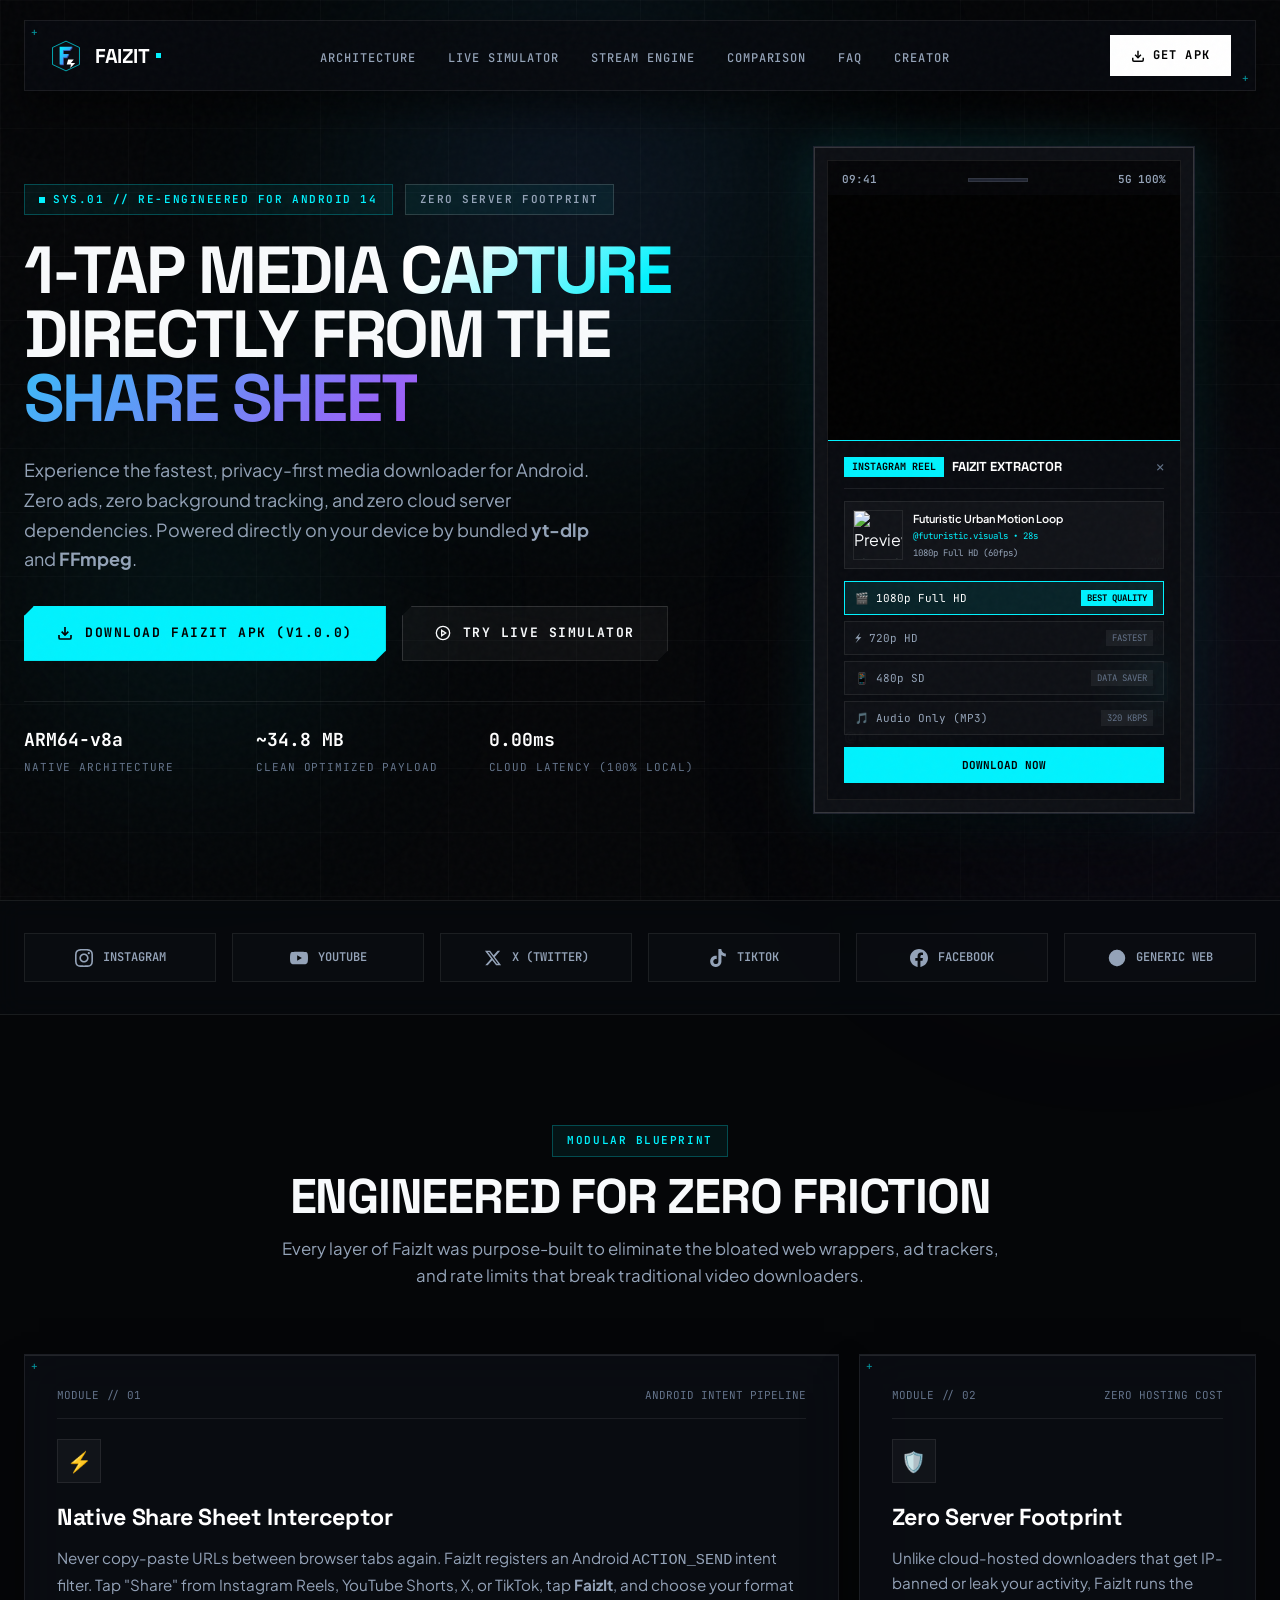
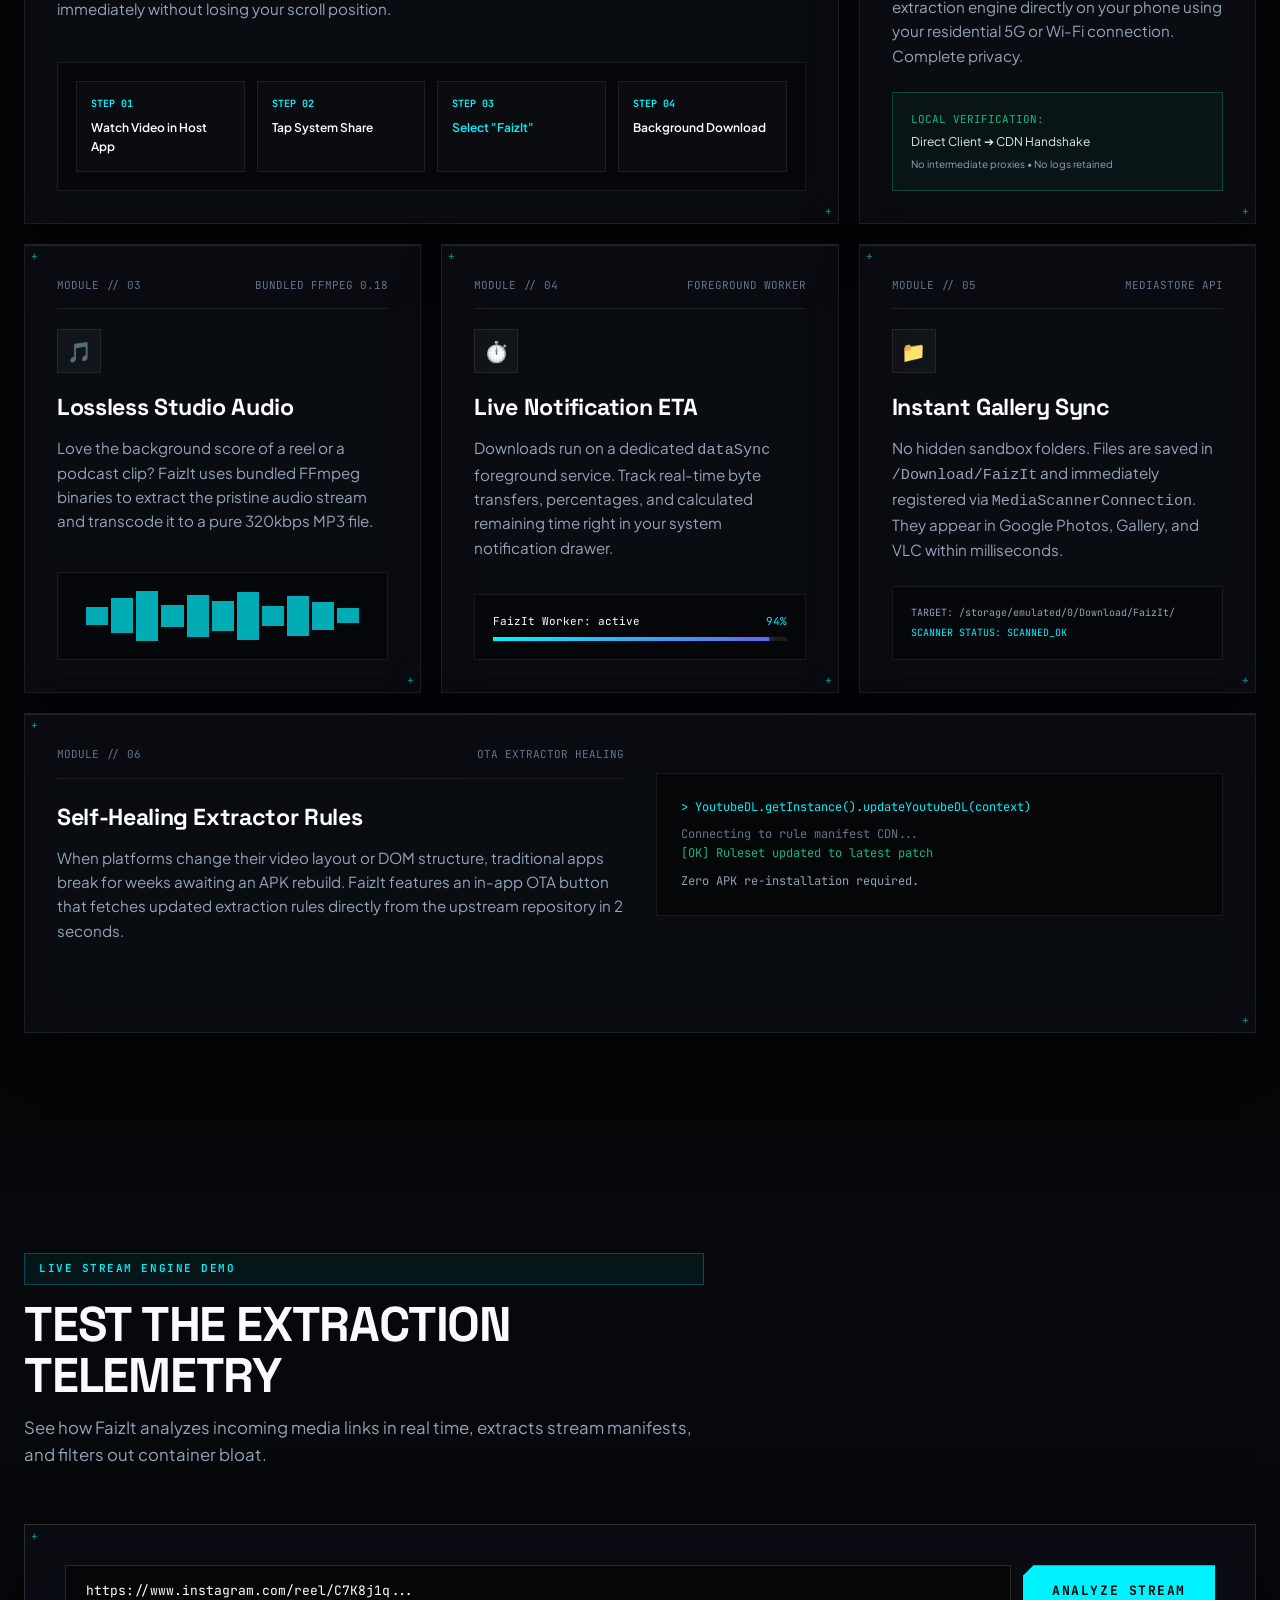
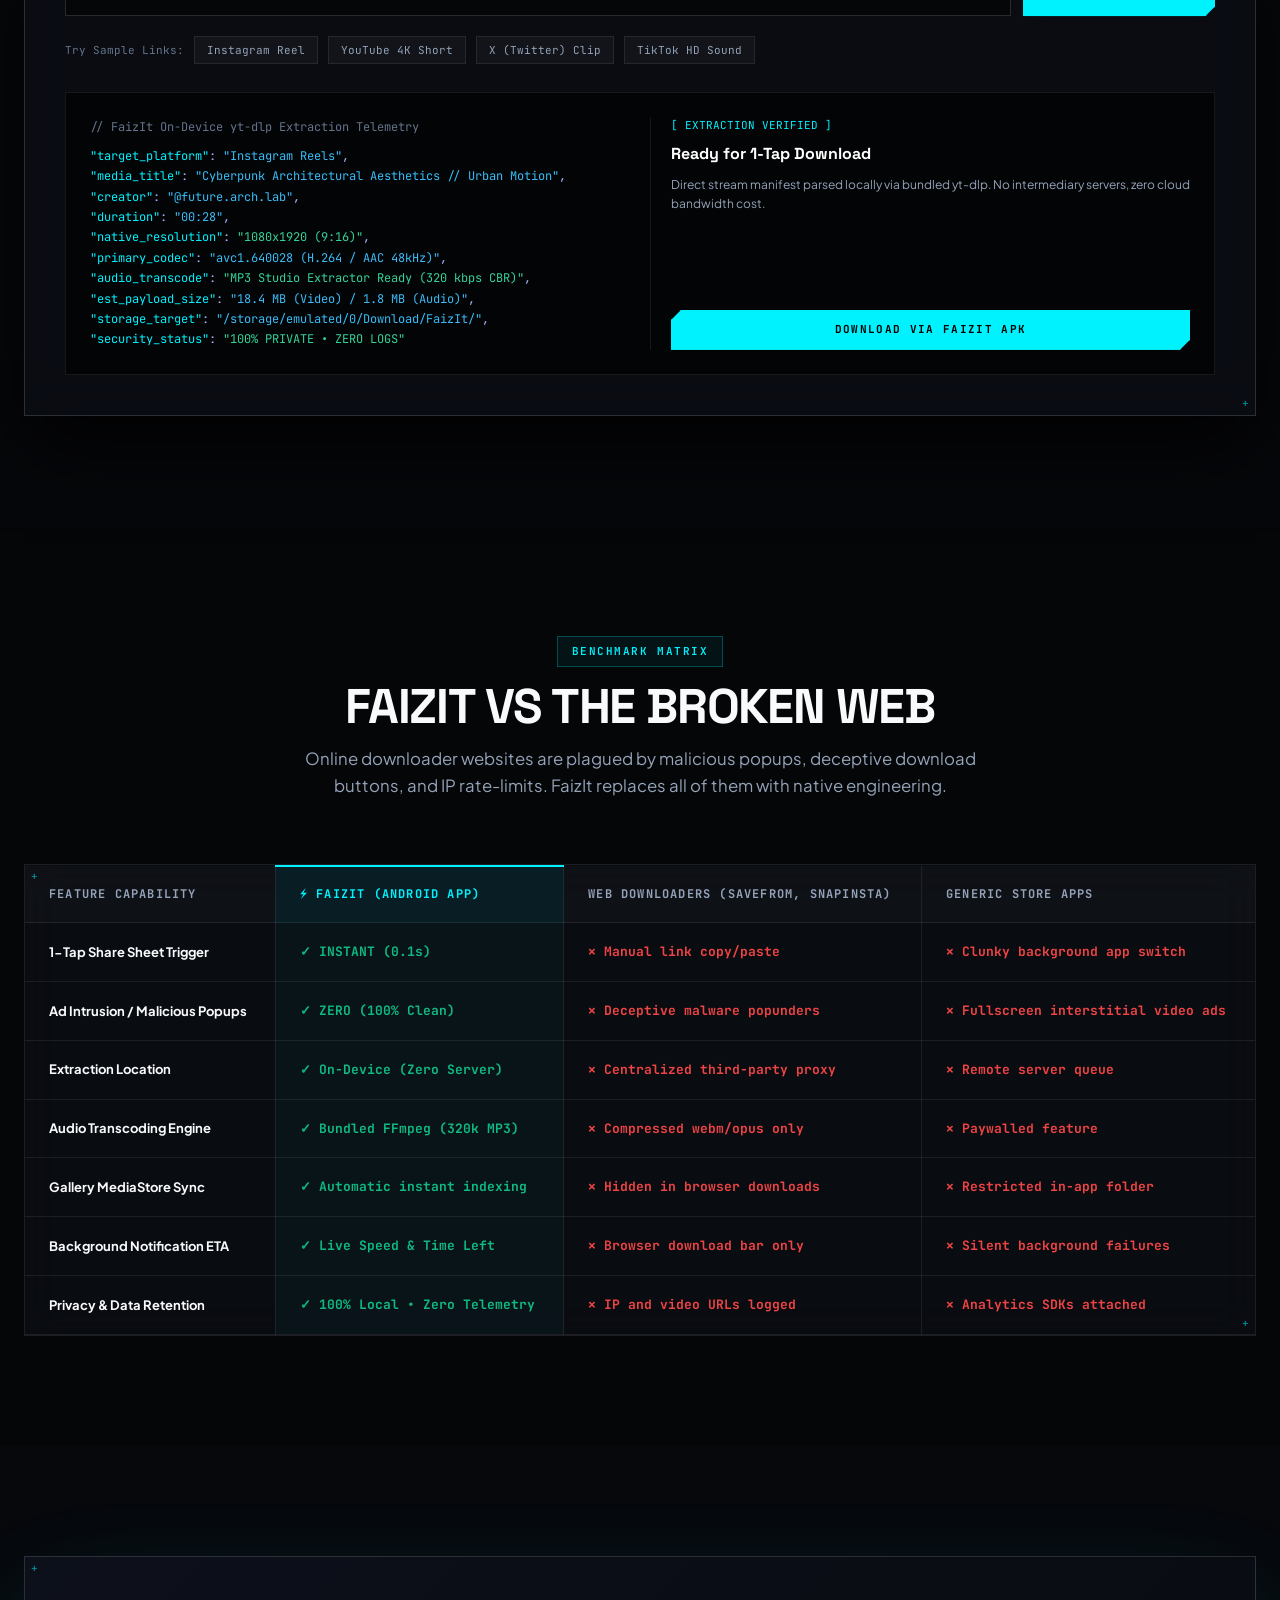
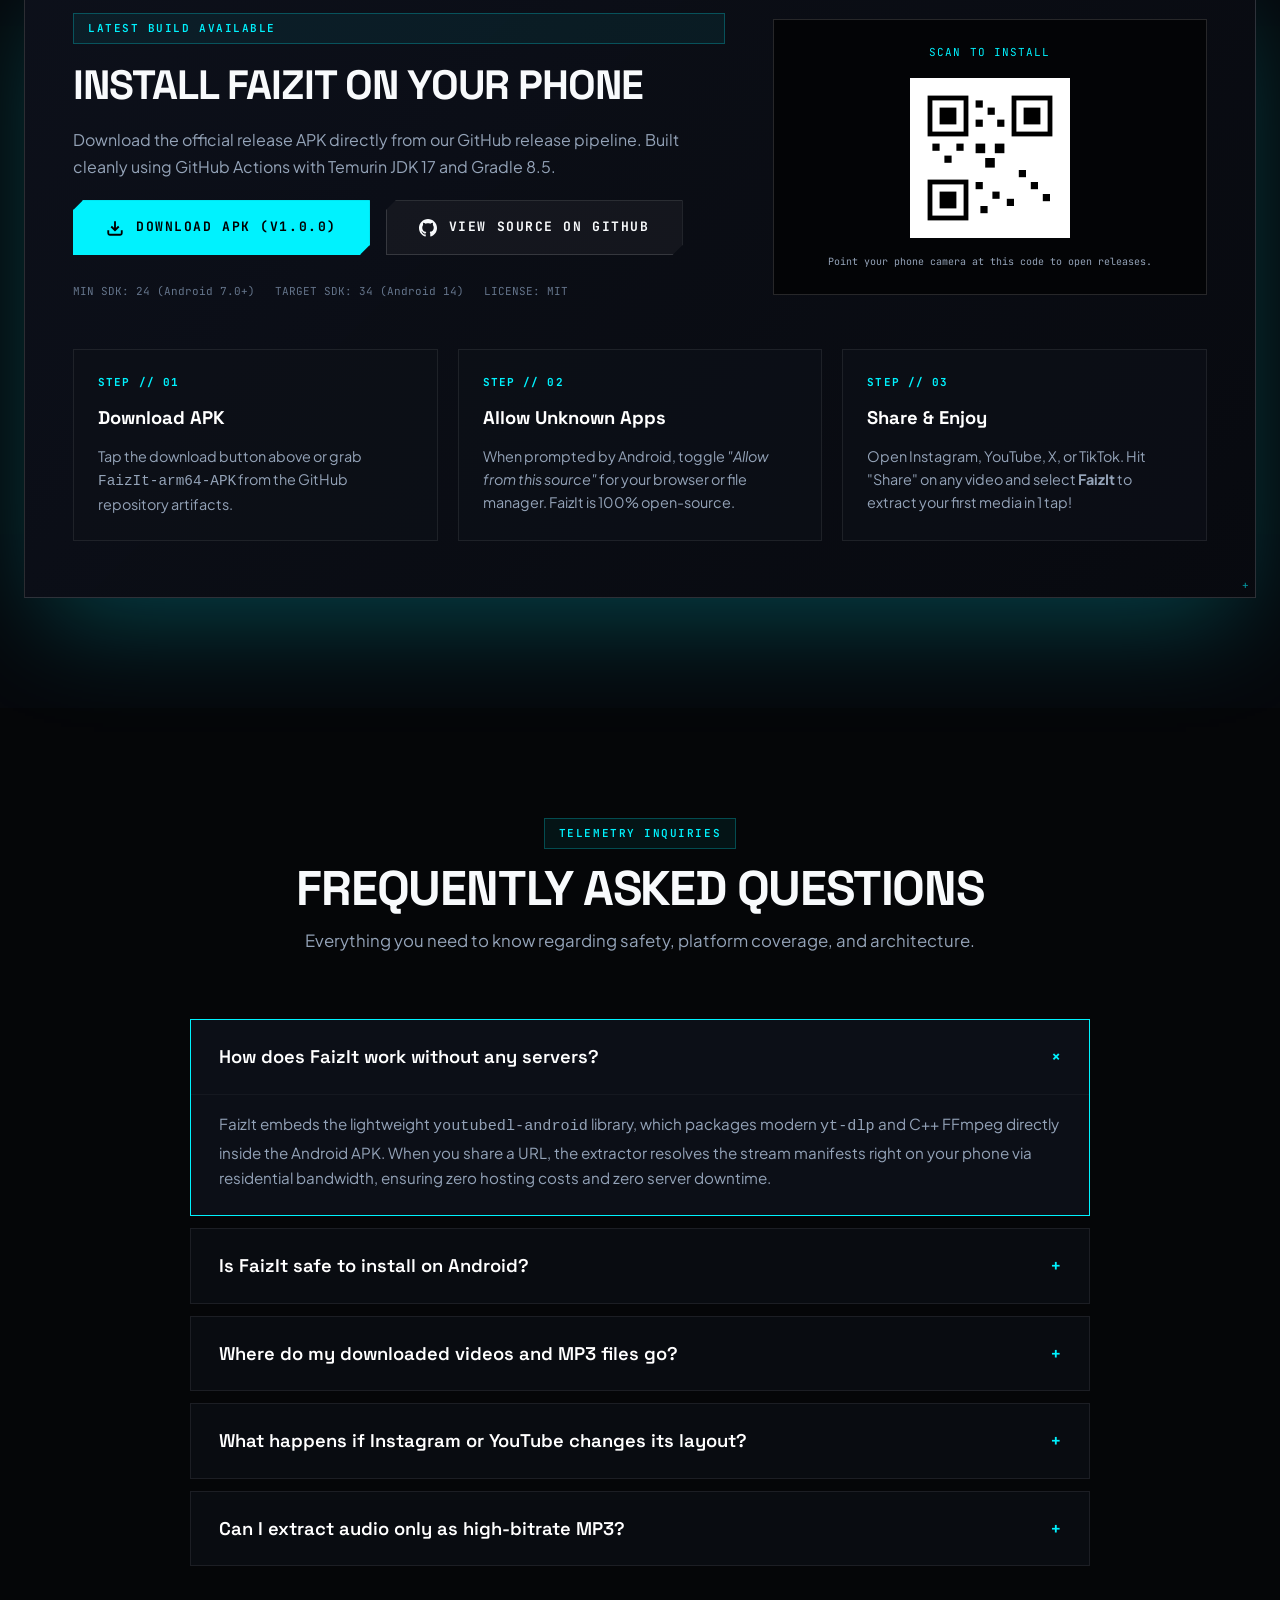
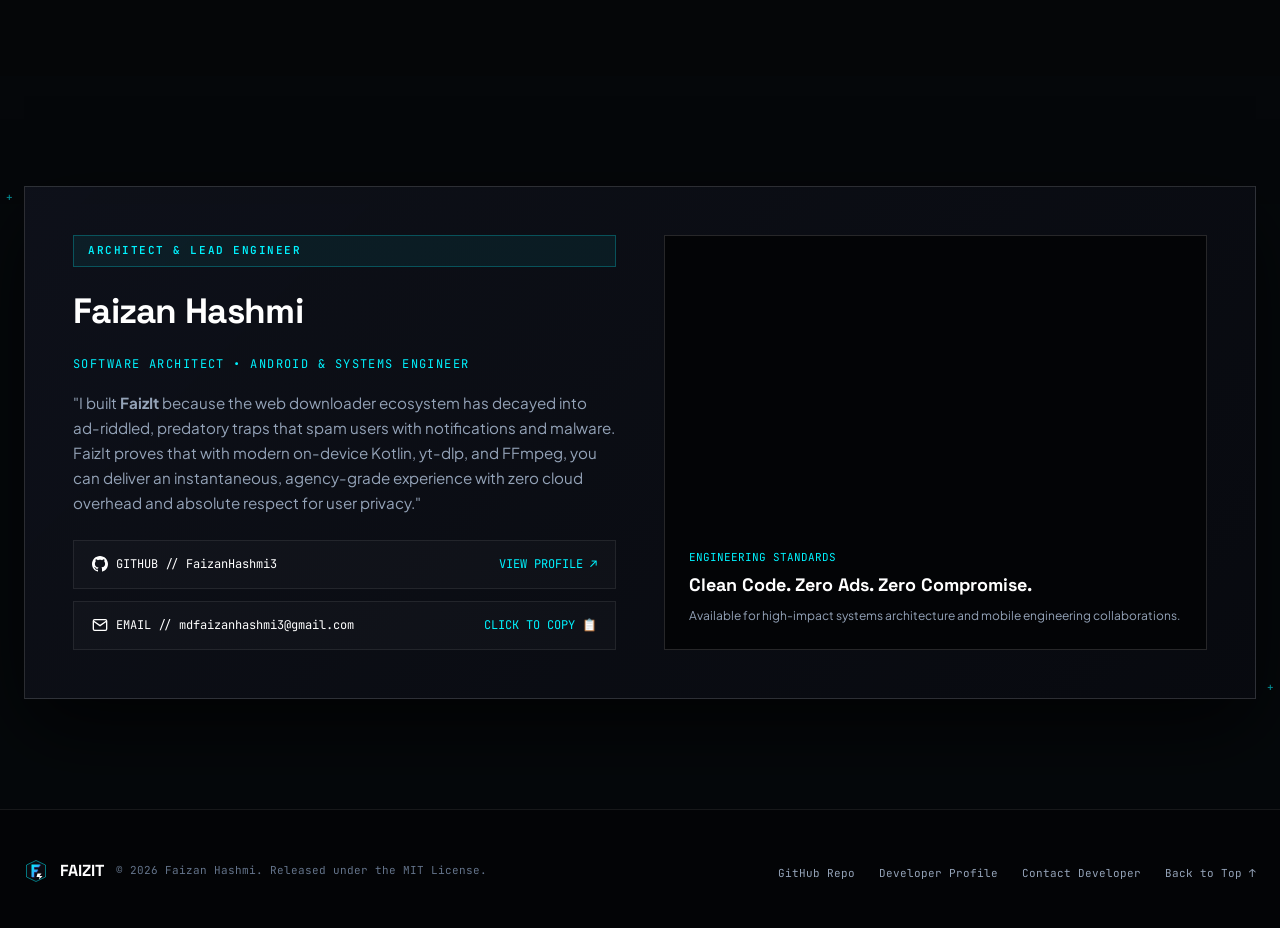
==== docs/index.html @ c13c655e "feat: rebrand to FaizIt, update vector logo, and build Awwwards-tier dark glassmorphism marketing we" ====
<!DOCTYPE html>
<html lang="en">
<head>
  <meta charset="UTF-8">
  <meta name="viewport" content="width=device-width, initial-scale=1.0">
  <title>FaizIt — Ultra-Fast 1-Tap Media Extractor & Downloader for Android</title>
  
  <!-- SEO & OpenGraph Metadata -->
  <meta name="description" content="FaizIt is a high-performance, privacy-first Android application that enables instant, 1-tap video and audio extraction from Instagram Reels, YouTube, X (Twitter), TikTok, and Facebook directly via Android's native Share Sheet. Architected by Faizan Hashmi.">
  <meta name="keywords" content="FaizIt, Video Downloader, Android APK, Instagram Reels Downloader, YouTube Shorts Downloader, yt-dlp Android, Faizan Hashmi">
  <meta name="author" content="Faizan Hashmi">
  <meta property="og:title" content="FaizIt — 1-Tap Media Extractor for Android">
  <meta property="og:description" content="Instant 1-tap media downloader with zero server latency, on-device yt-dlp + FFmpeg engine, and native Share Sheet overlay.">
  <meta property="og:type" content="website">
  <meta property="og:image" content="https://images.unsplash.com/photo-1618005182384-a83a8bd57fbe?auto=format&fit=crop&w=1200&q=80">
  
  <!-- Favicon matching the brand logo -->
  <link rel="icon" type="image/svg+xml" href="favicon.svg">
  
  <!-- Stylesheets -->
  <link rel="stylesheet" href="style.css">
</head>
<body>

  <!-- Film Grain Overlay for physical tactile texture -->
  <div class="noise-overlay" aria-hidden="true"></div>

  <!-- Cyber Grid Blueprint -->
  <div class="bg-blueprint" aria-hidden="true"></div>

  <!-- Ambient Light Orbs for Glassmorphism Depth -->
  <div class="ambient-glow-1" aria-hidden="true"></div>
  <div class="ambient-glow-2" aria-hidden="true"></div>
  <div class="ambient-glow-3" aria-hidden="true"></div>

  <!-- ==========================================================================
       NAVIGATION BAR (SHARP FLOATING OBSIDIAN BEZEL)
       ========================================================================== -->
  <header class="nav-wrapper">
    <div class="container">
      <nav class="nav-inner glass-panel crosshair-corner">
        <a href="#hero" class="brand-link" aria-label="FaizIt Home">
          <img src="favicon.svg" alt="FaizIt Logo" class="brand-logo-img">
          <span class="brand-title">FAIZIT<span class="brand-dot"></span></span>
        </a>

        <ul class="nav-links">
          <li><a href="#features">Architecture</a></li>
          <li><a href="#simulator">Live Simulator</a></li>
          <li><a href="#sandbox">Stream Engine</a></li>
          <li><a href="#matrix">Comparison</a></li>
          <li><a href="#faq">FAQ</a></li>
          <li><a href="#creator">Creator</a></li>
        </ul>

        <div class="nav-actions">
          <a href="#download" class="btn-nav-download">
            <svg width="14" height="14" viewBox="0 0 24 24" fill="none" stroke="currentColor" stroke-width="2.5"><path d="M21 15v4a2 2 0 0 1-2 2H5a2 2 0 0 1-2-2v-4"/><polyline points="7 10 12 15 17 10"/><line x1="12" y1="15" x2="12" y2="3"/></svg>
            GET APK
          </a>
          <button class="mobile-menu-toggle" aria-expanded="false" aria-label="Toggle navigation">
            ☰ MENU
          </button>
        </div>
      </nav>
    </div>
  </header>

  <!-- ==========================================================================
       HERO SECTION: 1-TAP MEDIA EXTRACTOR
       ========================================================================== -->
  <section id="hero" class="hero-section">
    <div class="container">
      <div class="hero-grid">
        
        <!-- Left: Textual Telemetry & Core Proposition -->
        <div class="hero-content">
          <div class="hero-eyebrow-row">
            <span class="badge-telemetry">
              <span class="pulse-dot"></span>
              SYS.01 // RE-ENGINEERED FOR ANDROID 14
            </span>
            <span class="badge-telemetry" style="border-color: rgba(255,255,255,0.15); color: var(--text-secondary);">
              ZERO SERVER FOOTPRINT
            </span>
          </div>

          <h1 class="hero-title">
            1-Tap Media <span class="gradient-text-cyan">Capture</span> Directly from the <span class="gradient-text-purple">Share Sheet</span>
          </h1>

          <p class="hero-description">
            Experience the fastest, privacy-first media downloader for Android. Zero ads, zero background tracking, and zero cloud server dependencies. Powered directly on your device by bundled <strong>yt-dlp</strong> and <strong>FFmpeg</strong>.
          </p>

          <div class="hero-cta-group">
            <a href="#download" class="btn-chamfer">
              <svg width="16" height="16" viewBox="0 0 24 24" fill="none" stroke="currentColor" stroke-width="2.5"><path d="M21 15v4a2 2 0 0 1-2 2H5a2 2 0 0 1-2-2v-4"/><polyline points="7 10 12 15 17 10"/><line x1="12" y1="15" x2="12" y2="3"/></svg>
              DOWNLOAD FAIZIT APK (v1.0.0)
            </a>
            <a href="#simulator" class="btn-chamfer btn-chamfer-secondary">
              <svg width="16" height="16" viewBox="0 0 24 24" fill="none" stroke="currentColor" stroke-width="2"><circle cx="12" cy="12" r="10"/><polygon points="10 8 16 12 10 16 10 8"/></svg>
              TRY LIVE SIMULATOR
            </a>
          </div>

          <!-- Technical Specs Strip -->
          <div class="hero-specs-row">
            <div class="spec-item">
              <span class="spec-val">ARM64-v8a</span>
              <span class="spec-lbl">Native Architecture</span>
            </div>
            <div class="spec-item">
              <span class="spec-val">~34.8 MB</span>
              <span class="spec-lbl">Clean Optimized Payload</span>
            </div>
            <div class="spec-item">
              <span class="spec-val">0.00ms</span>
              <span class="spec-lbl">Cloud Latency (100% Local)</span>
            </div>
          </div>
        </div>

        <!-- Right: Interactive Smartphone Chassis Mockup -->
        <div class="phone-mockup-wrapper" id="simulator">
          <div class="phone-outer-chassis">
            <div class="phone-screen">
              
              <!-- System Status Bar -->
              <div class="phone-status-bar">
                <span>09:41</span>
                <div class="phone-camera-hole"></div>
                <div style="display: flex; gap: 6px; align-items: center;">
                  <span>5G</span>
                  <span>100%</span>
                </div>
              </div>

              <!-- Host App View (Simulated Instagram / Video Stream) -->
              <div class="phone-host-app">
                <div class="host-app-overlay"></div>

                <!-- Host App Right-Hand Floating Actions -->
                <div class="host-side-actions">
                  <div class="host-action-btn">
                    <div class="host-icon-circle">❤️</div>
                    <span>142K</span>
                  </div>
                  <div class="host-action-btn">
                    <div class="host-icon-circle">💬</div>
                    <span>1.8K</span>
                  </div>
                  <!-- The Trigger for FaizIt -->
                  <button class="host-action-btn share-active" id="simShareTrigger" title="Click to simulate Share to FaizIt">
                    <div class="host-icon-circle">
                      <svg width="18" height="18" viewBox="0 0 24 24" fill="none" stroke="currentColor" stroke-width="2.5"><circle cx="18" cy="5" r="3"/><circle cx="6" cy="12" r="3"/><circle cx="18" cy="19" r="3"/><line x1="8.59" y1="13.51" x2="15.42" y2="17.49"/><line x1="15.41" y1="6.51" x2="8.59" y2="10.49"/></svg>
                    </div>
                    <span style="color: var(--accent-cyan); font-weight: 700;">SHARE</span>
                  </button>
                </div>

                <!-- Bottom User Attribution -->
                <div class="host-caption">
                  <div class="host-user">
                    <span>@futuristic.visuals</span>
                    <span style="font-size: 10px; color: var(--accent-cyan);">• Follow</span>
                  </div>
                  <p class="host-desc">Supersonic neon flow in high density. Tap the glowing Share button to extract! ⚡</p>
                </div>

                <!-- FaizIt Transparent Bottom Sheet Overlay (Interactive) -->
                <div class="sim-sheet-container" id="simBottomSheet">
                  <div class="sim-sheet-header">
                    <div style="display: flex; align-items: center; gap: 8px;">
                      <span class="sim-sheet-badge">INSTAGRAM REEL</span>
                      <span class="sim-sheet-title">FAIZIT EXTRACTOR</span>
                    </div>
                    <button id="simSheetClose" style="background: none; border: none; color: #64748B; font-family: var(--font-mono); font-size: 14px; cursor: pointer;">✕</button>
                  </div>

                  <!-- Video Preview Card -->
                  <div class="sim-meta-card">
                    <img src="https://images.unsplash.com/photo-1618005182384-a83a8bd57fbe?auto=format&fit=crop&w=120&q=80" alt="Preview Thumbnail" class="sim-meta-thumb">
                    <div class="sim-meta-info">
                      <span class="sim-meta-title" id="simMetaTitle">Futuristic Urban Motion Loop</span>
                      <span class="sim-meta-channel">@futuristic.visuals • 28s</span>
                      <span style="font-family: var(--font-mono); font-size: 9px; color: #94A3B8;" id="simMetaFormat">1080p Full HD (60fps)</span>
                    </div>
                  </div>

                  <!-- Sharp Format Selector List -->
                  <div class="sim-formats-list">
                    <button class="sim-format-btn active" data-format="1080p">
                      <span>🎬 1080p Full HD</span>
                      <span class="format-tag">BEST QUALITY</span>
                    </button>
                    <button class="sim-format-btn" data-format="720p">
                      <span>⚡ 720p HD</span>
                      <span class="format-tag">FASTEST</span>
                    </button>
                    <button class="sim-format-btn" data-format="480p">
                      <span>📱 480p SD</span>
                      <span class="format-tag">DATA SAVER</span>
                    </button>
                    <button class="sim-format-btn" data-format="audio">
                      <span>🎵 Audio Only (MP3)</span>
                      <span class="format-tag">320 KBPS</span>
                    </button>
                  </div>

                  <!-- Download Progress Bar Box -->
                  <div class="sim-progress-box" id="simProgressBox" style="display: none;">
                    <div class="sim-progress-stats">
                      <span id="simProgressPercent">0%</span>
                      <span id="simProgressSpeed">18.4 MB/s • ETA: 2s</span>
                    </div>
                    <div class="sim-progress-track">
                      <div class="sim-progress-fill" id="simProgressFill"></div>
                    </div>
                  </div>

                  <!-- Action Trigger -->
                  <button class="sim-action-btn" id="simDownloadAction">DOWNLOAD NOW</button>
                </div>

              </div>

            </div>
          </div>
        </div>

      </div>
    </div>
  </section>

  <!-- ==========================================================================
       SUPPORTED PLATFORMS MARQUEE (NO APPS RESTRICTED)
       ========================================================================== -->
  <section class="platforms-strip">
    <div class="container">
      <div class="platform-grid">
        <div class="platform-card">
          <svg viewBox="0 0 24 24"><path d="M12 2.163c3.204 0 3.584.012 4.85.07 3.252.148 4.771 1.691 4.919 4.919.058 1.265.069 1.645.069 4.849 0 3.205-.012 3.584-.069 4.849-.149 3.225-1.664 4.771-4.919 4.919-1.266.058-1.644.07-4.85.07-3.204 0-3.584-.012-4.849-.07-3.26-.149-4.771-1.699-4.919-4.92-.058-1.265-.07-1.644-.07-4.849 0-3.204.013-3.583.07-4.849.149-3.227 1.664-4.771 4.919-4.919 1.266-.057 1.645-.069 4.849-.069zm0-2.163c-3.259 0-3.667.014-4.947.072-4.358.2-6.78 2.618-6.98 6.98-.059 1.281-.073 1.689-.073 4.948 0 3.259.014 3.668.072 4.948.2 4.358 2.618 6.78 6.98 6.98 1.281.058 1.689.072 4.948.072 3.259 0 3.668-.014 4.948-.072 4.354-.2 6.782-2.618 6.979-6.98.059-1.28.073-1.689.073-4.948 0-3.259-.014-3.667-.072-4.947-.196-4.354-2.617-6.78-6.979-6.98-1.281-.059-1.69-.073-4.949-.073zm0 5.838c-3.403 0-6.162 2.759-6.162 6.162s2.759 6.163 6.162 6.163 6.162-2.759 6.162-6.163c0-3.403-2.759-6.162-6.162-6.162zm0 10.162c-2.209 0-4-1.79-4-4 0-2.209 1.791-4 4-4s4 1.791 4 4c0 2.21-1.791 4-4 4zm6.406-11.845c-.796 0-1.441.645-1.441 1.44s.645 1.44 1.441 1.44c.795 0 1.439-.645 1.439-1.44s-.644-1.44-1.439-1.44z"/></svg>
          <span>INSTAGRAM</span>
        </div>
        <div class="platform-card">
          <svg viewBox="0 0 24 24"><path d="M23.498 6.186a3.016 3.016 0 0 0-2.122-2.136C19.505 3.545 12 3.545 12 3.545s-7.505 0-9.377.505A3.017 3.017 0 0 0 .502 6.186C0 8.07 0 12 0 12s0 3.93.502 5.814a3.016 3.016 0 0 0 2.122 2.136c1.871.505 9.376.505 9.376.505s7.505 0 9.377-.505a3.015 3.015 0 0 0 2.122-2.136C24 15.93 24 12 24 12s0-3.93-.502-5.814zM9.545 15.568V8.432L15.818 12l-6.273 3.568z"/></svg>
          <span>YOUTUBE</span>
        </div>
        <div class="platform-card">
          <svg viewBox="0 0 24 24"><path d="M18.244 2.25h3.308l-7.227 8.26 8.502 11.24H16.17l-5.214-6.817L4.99 21.75H1.68l7.73-8.835L1.254 2.25H8.08l4.713 6.231zm-1.161 17.52h1.833L7.084 4.126H5.117z"/></svg>
          <span>X (TWITTER)</span>
        </div>
        <div class="platform-card">
          <svg viewBox="0 0 24 24"><path d="M12.525.02c1.31-.02 2.61-.01 3.91-.02.08 1.53.63 3.09 1.75 4.17 1.12 1.11 2.7 1.62 4.24 1.79v4.03c-1.44-.05-2.89-.35-4.2-.97-.57-.26-1.1-.59-1.62-.93-.01 2.92.01 5.84-.02 8.75-.08 1.4-.54 2.79-1.35 3.94-1.31 1.92-3.58 3.17-5.91 3.21-1.43.08-2.86-.31-4.08-1.03-2.02-1.19-3.44-3.37-3.65-5.71-.02-.5-.03-1-.01-1.49.18-1.9 1.12-3.72 2.58-4.96 1.66-1.44 3.98-2.13 6.15-1.72.02 1.48-.04 2.96-.04 4.44-.99-.32-2.15-.23-3.02.37-.63.41-1.11 1.04-1.36 1.75-.21.51-.24 1.07-.14 1.61.24 1.64 1.82 3.02 3.5 2.87 1.12-.01 2.19-.66 2.77-1.61.19-.33.4-.67.41-1.06.1-1.79.06-3.57.07-5.36.01-4.03-.01-8.05.02-12.07z"/></svg>
          <span>TIKTOK</span>
        </div>
        <div class="platform-card">
          <svg viewBox="0 0 24 24"><path d="M24 12.073c0-6.627-5.373-12-12-12s-12 5.373-12 12c0 5.99 4.388 10.954 10.125 11.854v-8.385H7.078v-3.47h3.047V9.43c0-3.007 1.792-4.669 4.533-4.669 1.312 0 2.686.235 2.686.235v2.953H15.83c-1.491 0-1.956.925-1.956 1.874v2.25h3.328l-.532 3.47h-2.796v8.385C19.612 23.027 24 18.062 24 12.073z"/></svg>
          <span>FACEBOOK</span>
        </div>
        <div class="platform-card">
          <svg viewBox="0 0 24 24" fill="none" stroke="currentColor" stroke-width="2"><circle cx="12" cy="12" r="10"/><line x1="2" y1="12" x2="22" y2="12"/><path d="M12 2a15.3 15.3 0 0 1 4 10 15.3 15.3 0 0 1-4 10 15.3 15.3 0 0 1-4-10 15.3 15.3 0 0 1 4-10z"/></svg>
          <span>GENERIC WEB</span>
        </div>
      </div>
    </div>
  </section>

  <!-- ==========================================================================
       ARCHITECTURAL PILLARS (BENTO GRID - STRICT NULL-RADIUS)
       ========================================================================== -->
  <section id="features" class="section-block">
    <div class="container">
      <div class="section-header-centered">
        <span class="badge-telemetry">MODULAR BLUEPRINT</span>
        <h2 class="section-title">Engineered For Zero Friction</h2>
        <p class="section-subtitle">
          Every layer of FaizIt was purpose-built to eliminate the bloated web wrappers, ad trackers, and rate limits that break traditional video downloaders.
        </p>
      </div>

      <div class="bento-features-grid">
        
        <!-- Pillar 1: Native Share Sheet Interceptor (Span 8) -->
        <div class="bento-card bento-span-8 glass-panel crosshair-corner">
          <div>
            <div class="card-top-meta">
              <span>MODULE // 01</span>
              <span>ANDROID INTENT PIPELINE</span>
            </div>
            <div class="card-icon-box">⚡</div>
            <h3 class="card-headline">Native Share Sheet Interceptor</h3>
            <p class="card-copy">
              Never copy-paste URLs between browser tabs again. FaizIt registers an Android <code>ACTION_SEND</code> intent filter. Tap "Share" from Instagram Reels, YouTube Shorts, X, or TikTok, tap <strong>FaizIt</strong>, and choose your format immediately without losing your scroll position.
            </p>
          </div>

          <div class="card-visual-slot">
            <div class="share-flow-pipeline">
              <div class="pipeline-step">
                <span class="pipeline-num">STEP 01</span>
                <span class="pipeline-text">Watch Video in Host App</span>
              </div>
              <div class="pipeline-step">
                <span class="pipeline-num">STEP 02</span>
                <span class="pipeline-text">Tap System Share</span>
              </div>
              <div class="pipeline-step">
                <span class="pipeline-num">STEP 03</span>
                <span class="pipeline-text" style="color: var(--accent-cyan);">Select "FaizIt"</span>
              </div>
              <div class="pipeline-step">
                <span class="pipeline-num">STEP 04</span>
                <span class="pipeline-text">Background Download</span>
              </div>
            </div>
          </div>
        </div>

        <!-- Pillar 2: 100% On-Device Extraction (Span 4) -->
        <div class="bento-card bento-span-4 glass-panel crosshair-corner">
          <div>
            <div class="card-top-meta">
              <span>MODULE // 02</span>
              <span>ZERO HOSTING COST</span>
            </div>
            <div class="card-icon-box">🛡️</div>
            <h3 class="card-headline">Zero Server Footprint</h3>
            <p class="card-copy">
              Unlike cloud-hosted downloaders that get IP-banned or leak your activity, FaizIt runs the extraction engine directly on your phone using your residential 5G or Wi-Fi connection. Complete privacy.
            </p>
          </div>

          <div class="card-visual-slot" style="background: rgba(16, 185, 129, 0.05); border-color: rgba(16, 185, 129, 0.3);">
            <div style="font-family: var(--font-mono); font-size: 11px; color: #10B981; margin-bottom: 4px;">LOCAL VERIFICATION:</div>
            <div style="font-size: 12px; color: #E2E8F0;">Direct Client ➔ CDN Handshake</div>
            <div style="font-size: 10px; color: #94A3B8; margin-top: 4px;">No intermediate proxies • No logs retained</div>
          </div>
        </div>

        <!-- Pillar 3: Studio MP3 Audio Extractor (Span 4) -->
        <div class="bento-card bento-span-4 glass-panel crosshair-corner">
          <div>
            <div class="card-top-meta">
              <span>MODULE // 03</span>
              <span>BUNDLED FFMPEG 0.18</span>
            </div>
            <div class="card-icon-box">🎵</div>
            <h3 class="card-headline">Lossless Studio Audio</h3>
            <p class="card-copy">
              Love the background score of a reel or a podcast clip? FaizIt uses bundled FFmpeg binaries to extract the pristine audio stream and transcode it to a pure 320kbps MP3 file.
            </p>
          </div>

          <div class="card-visual-slot">
            <div class="audio-waveform-visual" id="waveformViz">
              <div class="wave-bar" style="height: 35%;"></div>
              <div class="wave-bar" style="height: 70%;"></div>
              <div class="wave-bar" style="height: 100%;"></div>
              <div class="wave-bar" style="height: 45%;"></div>
              <div class="wave-bar" style="height: 85%;"></div>
              <div class="wave-bar" style="height: 60%;"></div>
              <div class="wave-bar" style="height: 95%;"></div>
              <div class="wave-bar" style="height: 40%;"></div>
              <div class="wave-bar" style="height: 80%;"></div>
              <div class="wave-bar" style="height: 55%;"></div>
              <div class="wave-bar" style="height: 30%;"></div>
            </div>
          </div>
        </div>

        <!-- Pillar 4: Android Foreground Service with Real-time ETA (Span 4) -->
        <div class="bento-card bento-span-4 glass-panel crosshair-corner">
          <div>
            <div class="card-top-meta">
              <span>MODULE // 04</span>
              <span>FOREGROUND WORKER</span>
            </div>
            <div class="card-icon-box">⏱️</div>
            <h3 class="card-headline">Live Notification ETA</h3>
            <p class="card-copy">
              Downloads run on a dedicated <code>dataSync</code> foreground service. Track real-time byte transfers, percentages, and calculated remaining time right in your system notification drawer.
            </p>
          </div>

          <div class="card-visual-slot">
            <div style="font-family: var(--font-mono); font-size: 11px; display: flex; justify-content: space-between; margin-bottom: 6px;">
              <span style="color: #FFFFFF;">FaizIt Worker: active</span>
              <span style="color: var(--accent-cyan);">94%</span>
            </div>
            <div class="sim-progress-track">
              <div class="sim-progress-fill" style="width: 94%;"></div>
            </div>
          </div>
        </div>

        <!-- Pillar 5: MediaScanner Auto-Indexing (Span 4) -->
        <div class="bento-card bento-span-4 glass-panel crosshair-corner">
          <div>
            <div class="card-top-meta">
              <span>MODULE // 05</span>
              <span>MEDIASTORE API</span>
            </div>
            <div class="card-icon-box">📁</div>
            <h3 class="card-headline">Instant Gallery Sync</h3>
            <p class="card-copy">
              No hidden sandbox folders. Files are saved in <code>/Download/FaizIt</code> and immediately registered via <code>MediaScannerConnection</code>. They appear in Google Photos, Gallery, and VLC within milliseconds.
            </p>
          </div>

          <div class="card-visual-slot" style="font-family: var(--font-mono); font-size: 10px; color: var(--text-secondary);">
            <div>TARGET: /storage/emulated/0/Download/FaizIt/</div>
            <div style="color: var(--accent-cyan); margin-top: 4px;">SCANNER STATUS: SCANNED_OK</div>
          </div>
        </div>

        <!-- Pillar 6: Over-The-Air Engine Self-Healing (Span 12) -->
        <div class="bento-card bento-span-12 glass-panel crosshair-corner">
          <div style="display: grid; grid-template-columns: 1fr 1fr; gap: 32px; align-items: center;">
            <div>
              <div class="card-top-meta">
                <span>MODULE // 06</span>
                <span>OTA EXTRACTOR HEALING</span>
              </div>
              <h3 class="card-headline">Self-Healing Extractor Rules</h3>
              <p class="card-copy">
                When platforms change their video layout or DOM structure, traditional apps break for weeks awaiting an APK rebuild. FaizIt features an in-app OTA button that fetches updated extraction rules directly from the upstream repository in 2 seconds.
              </p>
            </div>
            <div style="background: rgba(0,0,0,0.5); border: 1px solid var(--border-subtle); padding: 24px; font-family: var(--font-mono); font-size: 12px;">
              <div style="color: var(--accent-cyan); margin-bottom: 8px;">> YoutubeDL.getInstance().updateYoutubeDL(context)</div>
              <div style="color: #64748B;">Connecting to rule manifest CDN...</div>
              <div style="color: #10B981;">[OK] Ruleset updated to latest patch</div>
              <div style="color: #94A3B8; margin-top: 8px;">Zero APK re-installation required.</div>
            </div>
          </div>
        </div>

      </div>
    </div>
  </section>

  <!-- ==========================================================================
       INTERACTIVE STREAM EXTRACTION SANDBOX
       ========================================================================== -->
  <section id="sandbox" class="section-block" style="background: rgba(8, 10, 15, 0.4);">
    <div class="container">
      <div class="section-header-left">
        <span class="badge-telemetry">LIVE STREAM ENGINE DEMO</span>
        <h2 class="section-title">Test The Extraction Telemetry</h2>
        <p class="section-subtitle">
          See how FaizIt analyzes incoming media links in real time, extracts stream manifests, and filters out container bloat.
        </p>
      </div>

      <div class="sandbox-container crosshair-corner">
        <div class="sandbox-input-row">
          <input type="text" id="sandboxInput" class="sandbox-input" placeholder="Paste Instagram, YouTube, X, or TikTok video link..." value="https://www.instagram.com/reel/C7K8j1q...">
          <button id="sandboxTrigger" class="btn-chamfer" style="padding: 16px 28px;">ANALYZE STREAM</button>
        </div>

        <div class="sandbox-samples">
          <span style="font-family: var(--font-mono); font-size: 11px; color: var(--text-muted);">Try Sample Links:</span>
          <button class="sample-tag" data-type="instagram">Instagram Reel</button>
          <button class="sample-tag" data-type="youtube">YouTube 4K Short</button>
          <button class="sample-tag" data-type="twitter">X (Twitter) Clip</button>
          <button class="sample-tag" data-type="tiktok">TikTok HD Sound</button>
        </div>

        <div class="sandbox-telemetry-output" id="sandboxOutput">
          <!-- Dynamically populated by app.js -->
        </div>
      </div>
    </div>
  </section>

  <!-- ==========================================================================
       TECHNICAL COMPARISON MATRIX: FAIZIT VS THE REST
       ========================================================================== -->
  <section id="matrix" class="section-block">
    <div class="container">
      <div class="section-header-centered">
        <span class="badge-telemetry">BENCHMARK MATRIX</span>
        <h2 class="section-title">FaizIt vs The Broken Web</h2>
        <p class="section-subtitle">
          Online downloader websites are plagued by malicious popups, deceptive download buttons, and IP rate-limits. FaizIt replaces all of them with native engineering.
        </p>
      </div>

      <div class="comparison-table-wrapper crosshair-corner">
        <table class="matrix-table">
          <thead>
            <tr>
              <th>Feature Capability</th>
              <th class="highlight-col">⚡ FaizIt (Android App)</th>
              <th>Web Downloaders (SaveFrom, SnapInsta)</th>
              <th>Generic Store Apps</th>
            </tr>
          </thead>
          <tbody>
            <tr>
              <td><strong>1-Tap Share Sheet Trigger</strong></td>
              <td class="highlight-col"><span class="matrix-check">✓ INSTANT (0.1s)</span></td>
              <td><span class="matrix-cross">✕ Manual link copy/paste</span></td>
              <td><span class="matrix-cross">✕ Clunky background app switch</span></td>
            </tr>
            <tr>
              <td><strong>Ad Intrusion / Malicious Popups</strong></td>
              <td class="highlight-col"><span class="matrix-check">✓ ZERO (100% Clean)</span></td>
              <td><span class="matrix-cross">✕ Deceptive malware popunders</span></td>
              <td><span class="matrix-cross">✕ Fullscreen interstitial video ads</span></td>
            </tr>
            <tr>
              <td><strong>Extraction Location</strong></td>
              <td class="highlight-col"><span class="matrix-check">✓ On-Device (Zero Server)</span></td>
              <td><span class="matrix-cross">✕ Centralized third-party proxy</span></td>
              <td><span class="matrix-cross">✕ Remote server queue</span></td>
            </tr>
            <tr>
              <td><strong>Audio Transcoding Engine</strong></td>
              <td class="highlight-col"><span class="matrix-check">✓ Bundled FFmpeg (320k MP3)</span></td>
              <td><span class="matrix-cross">✕ Compressed webm/opus only</span></td>
              <td><span class="matrix-cross">✕ Paywalled feature</span></td>
            </tr>
            <tr>
              <td><strong>Gallery MediaStore Sync</strong></td>
              <td class="highlight-col"><span class="matrix-check">✓ Automatic instant indexing</span></td>
              <td><span class="matrix-cross">✕ Hidden in browser downloads</span></td>
              <td><span class="matrix-cross">✕ Restricted in-app folder</span></td>
            </tr>
            <tr>
              <td><strong>Background Notification ETA</strong></td>
              <td class="highlight-col"><span class="matrix-check">✓ Live Speed & Time Left</span></td>
              <td><span class="matrix-cross">✕ Browser download bar only</span></td>
              <td><span class="matrix-cross">✕ Silent background failures</span></td>
            </tr>
            <tr>
              <td><strong>Privacy & Data Retention</strong></td>
              <td class="highlight-col"><span class="matrix-check">✓ 100% Local • Zero Telemetry</span></td>
              <td><span class="matrix-cross">✕ IP and video URLs logged</span></td>
              <td><span class="matrix-cross">✕ Analytics SDKs attached</span></td>
            </tr>
          </tbody>
        </table>
      </div>
    </div>
  </section>

  <!-- ==========================================================================
       DOWNLOAD HUB & STEP-BY-STEP INSTALLATION
       ========================================================================== -->
  <section id="download" class="section-block" style="background: rgba(8, 10, 15, 0.7);">
    <div class="container">
      
      <div class="download-hub-card crosshair-corner">
        <div class="download-hub-grid">
          
          <div class="download-info-side">
            <span class="badge-telemetry">LATEST BUILD AVAILABLE</span>
            <h2 class="section-title" style="font-size: clamp(2rem, 3.2vw, 2.8rem);">Install FaizIt On Your Phone</h2>
            <p style="color: var(--text-secondary); line-height: 1.65;">
              Download the official release APK directly from our GitHub release pipeline. Built cleanly using GitHub Actions with Temurin JDK 17 and Gradle 8.5.
            </p>

            <div class="download-btn-group">
              <a href="https://github.com/FaizanHashmi3/FaizIt/releases" target="_blank" rel="noopener noreferrer" class="btn-chamfer">
                <svg width="18" height="18" viewBox="0 0 24 24" fill="none" stroke="currentColor" stroke-width="2.5"><path d="M21 15v4a2 2 0 0 1-2 2H5a2 2 0 0 1-2-2v-4"/><polyline points="7 10 12 15 17 10"/><line x1="12" y1="15" x2="12" y2="3"/></svg>
                DOWNLOAD APK (v1.0.0)
              </a>
              <a href="https://github.com/FaizanHashmi3/FaizIt" target="_blank" rel="noopener noreferrer" class="btn-chamfer btn-chamfer-secondary">
                <svg width="18" height="18" viewBox="0 0 24 24" fill="currentColor"><path d="M12 0c-6.626 0-12 5.373-12 12 0 5.302 3.438 9.8 8.207 11.387.599.111.793-.261.793-.577v-2.234c-3.338.726-4.033-1.416-4.033-1.416-.546-1.387-1.333-1.756-1.333-1.756-1.089-.745.083-.729.083-.729 1.205.084 1.839 1.237 1.839 1.237 1.07 1.834 2.807 1.304 3.492.997.107-.775.418-1.305.762-1.604-2.665-.305-5.467-1.334-5.467-5.931 0-1.311.469-2.381 1.236-3.221-.124-.303-.535-1.524.117-3.176 0 0 1.008-.322 3.301 1.23.957-.266 1.983-.399 3.003-.404 1.02.005 2.047.138 3.006.404 2.291-1.552 3.297-1.23 3.297-1.23.653 1.653.242 2.874.118 3.176.77.84 1.235 1.911 1.235 3.221 0 4.609-2.807 5.624-5.479 5.921.43.372.823 1.102.823 2.222v3.293c0 .319.192.694.801.576 4.765-1.589 8.199-6.086 8.199-11.386 0-6.627-5.373-12-12-12z"/></svg>
                VIEW SOURCE ON GITHUB
              </a>
            </div>

            <div style="display: flex; gap: 20px; font-family: var(--font-mono); font-size: 11px; color: var(--text-muted); margin-top: 8px;">
              <span>MIN SDK: 24 (Android 7.0+)</span>
              <span>TARGET SDK: 34 (Android 14)</span>
              <span>LICENSE: MIT</span>
            </div>
          </div>

          <!-- Quick QR Code for direct mobile scanning -->
          <div class="apk-qr-box">
            <div style="font-family: var(--font-mono); font-size: 11px; color: var(--accent-cyan); letter-spacing: 0.1em;">
              SCAN TO INSTALL
            </div>
            <div class="qr-placeholder">
              <!-- Geometric SVG QR Representation pointing to Repo -->
              <svg viewBox="0 0 120 120" fill="#050608">
                <!-- QR Position Detection Patterns -->
                <rect x="10" y="10" width="30" height="30" stroke="#000" stroke-width="4" fill="none"/>
                <rect x="18" y="18" width="14" height="14" fill="#000"/>
                
                <rect x="80" y="10" width="30" height="30" stroke="#000" stroke-width="4" fill="none"/>
                <rect x="88" y="18" width="14" height="14" fill="#000"/>
                
                <rect x="10" y="80" width="30" height="30" stroke="#000" stroke-width="4" fill="none"/>
                <rect x="18" y="88" width="14" height="14" fill="#000"/>
                
                <!-- Data cells -->
                <rect x="48" y="12" width="6" height="6" fill="#000"/>
                <rect x="58" y="18" width="6" height="6" fill="#000"/>
                <rect x="48" y="28" width="6" height="6" fill="#000"/>
                <rect x="66" y="28" width="6" height="6" fill="#000"/>
                
                <rect x="12" y="48" width="6" height="6" fill="#000"/>
                <rect x="22" y="58" width="6" height="6" fill="#000"/>
                <rect x="32" y="48" width="6" height="6" fill="#000"/>
                
                <rect x="48" y="48" width="8" height="8" fill="#000"/>
                <rect x="64" y="48" width="8" height="8" fill="#000"/>
                <rect x="56" y="60" width="8" height="8" fill="#000"/>
                
                <rect x="48" y="80" width="6" height="6" fill="#000"/>
                <rect x="62" y="88" width="6" height="6" fill="#000"/>
                <rect x="52" y="100" width="6" height="6" fill="#000"/>
                <rect x="74" y="94" width="6" height="6" fill="#000"/>
                <rect x="84" y="70" width="6" height="6" fill="#000"/>
                <rect x="94" y="80" width="6" height="6" fill="#000"/>
                <rect x="104" y="90" width="6" height="6" fill="#000"/>
              </svg>
            </div>
            <span style="font-family: var(--font-mono); font-size: 10px; color: var(--text-secondary);">
              Point your phone camera at this code to open releases.
            </span>
          </div>

        </div>

        <!-- 3-Step Sideloading Guide -->
        <div class="steps-grid">
          <div class="step-card">
            <span class="step-number">STEP // 01</span>
            <h4 class="step-title">Download APK</h4>
            <p class="step-desc">
              Tap the download button above or grab <code>FaizIt-arm64-APK</code> from the GitHub repository artifacts.
            </p>
          </div>
          <div class="step-card">
            <span class="step-number">STEP // 02</span>
            <h4 class="step-title">Allow Unknown Apps</h4>
            <p class="step-desc">
              When prompted by Android, toggle <em>"Allow from this source"</em> for your browser or file manager. FaizIt is 100% open-source.
            </p>
          </div>
          <div class="step-card">
            <span class="step-number">STEP // 03</span>
            <h4 class="step-title">Share & Enjoy</h4>
            <p class="step-desc">
              Open Instagram, YouTube, X, or TikTok. Hit "Share" on any video and select <strong>FaizIt</strong> to extract your first media in 1 tap!
            </p>
          </div>
        </div>

      </div>

    </div>
  </section>

  <!-- ==========================================================================
       FREQUENTLY ASKED QUESTIONS (SHARP ACCORDION)
       ========================================================================== -->
  <section id="faq" class="section-block">
    <div class="container">
      <div class="section-header-centered">
        <span class="badge-telemetry">TELEMETRY INQUIRIES</span>
        <h2 class="section-title">Frequently Asked Questions</h2>
        <p class="section-subtitle">
          Everything you need to know regarding safety, platform coverage, and architecture.
        </p>
      </div>

      <div class="faq-list">
        
        <div class="faq-item active">
          <div class="faq-question">
            <span>How does FaizIt work without any servers?</span>
            <span class="faq-toggle-icon">+</span>
          </div>
          <div class="faq-answer">
            FaizIt embeds the lightweight <code>youtubedl-android</code> library, which packages modern <code>yt-dlp</code> and C++ FFmpeg directly inside the Android APK. When you share a URL, the extractor resolves the stream manifests right on your phone via residential bandwidth, ensuring zero hosting costs and zero server downtime.
          </div>
        </div>

        <div class="faq-item">
          <div class="faq-question">
            <span>Is FaizIt safe to install on Android?</span>
            <span class="faq-toggle-icon">+</span>
          </div>
          <div class="faq-answer">
            100% safe. FaizIt contains zero advertising SDKs, zero analytics trackers, and zero remote payload downloaders. The entire codebase is completely open source under the MIT license, and builds are transparently assembled by GitHub Actions CI/CD.
          </div>
        </div>

        <div class="faq-item">
          <div class="faq-question">
            <span>Where do my downloaded videos and MP3 files go?</span>
            <span class="faq-toggle-icon">+</span>
          </div>
          <div class="faq-answer">
            Files are saved to your public phone storage at <code>/Download/FaizIt/</code>. Upon download completion, FaizIt calls the Android <code>MediaScannerConnection</code> API so your files instantly show up in Google Photos, Gallery, Apple Music, and VLC.
          </div>
        </div>

        <div class="faq-item">
          <div class="faq-question">
            <span>What happens if Instagram or YouTube changes its layout?</span>
            <span class="faq-toggle-icon">+</span>
          </div>
          <div class="faq-answer">
            Inside the FaizIt main dashboard, tap the refresh icon in the top app bar. This triggers <code>YoutubeDL.updateYoutubeDL()</code>, pulling the newest platform extraction rules over-the-air in seconds without requiring an APK update.
          </div>
        </div>

        <div class="faq-item">
          <div class="faq-question">
            <span>Can I extract audio only as high-bitrate MP3?</span>
            <span class="faq-toggle-icon">+</span>
          </div>
          <div class="faq-answer">
            Yes. FaizIt bundles the full FFmpeg executable. When you choose the "Audio Only" preset, FFmpeg extracts the high-quality audio stream and converts it directly into a clean 320kbps MP3 file.
          </div>
        </div>

      </div>
    </div>
  </section>

  <!-- ==========================================================================
       CREATOR & ARCHITECT ATTRIBUTION (FAIZAN HASHMI)
       ========================================================================== -->
  <section id="creator" class="section-block" style="background: rgba(6, 8, 12, 0.9);">
    <div class="container">
      
      <div class="creator-section-card crosshair-corner">
        <div class="creator-details">
          <span class="badge-telemetry">ARCHITECT & LEAD ENGINEER</span>
          <h2 class="creator-name">Faizan Hashmi</h2>
          <div class="creator-role">Software Architect • Android & Systems Engineer</div>
          <p class="creator-bio">
            "I built <strong>FaizIt</strong> because the web downloader ecosystem has decayed into ad-riddled, predatory traps that spam users with notifications and malware. FaizIt proves that with modern on-device Kotlin, yt-dlp, and FFmpeg, you can deliver an instantaneous, agency-grade experience with zero cloud overhead and absolute respect for user privacy."
          </p>

          <div class="creator-contacts-grid">
            <a href="https://github.com/FaizanHashmi3" target="_blank" rel="noopener noreferrer" class="contact-row-item">
              <span style="display: flex; align-items: center; gap: 8px;">
                <svg width="16" height="16" viewBox="0 0 24 24" fill="currentColor"><path d="M12 0c-6.626 0-12 5.373-12 12 0 5.302 3.438 9.8 8.207 11.387.599.111.793-.261.793-.577v-2.234c-3.338.726-4.033-1.416-4.033-1.416-.546-1.387-1.333-1.756-1.333-1.756-1.089-.745.083-.729.083-.729 1.205.084 1.839 1.237 1.839 1.237 1.07 1.834 2.807 1.304 3.492.997.107-.775.418-1.305.762-1.604-2.665-.305-5.467-1.334-5.467-5.931 0-1.311.469-2.381 1.236-3.221-.124-.303-.535-1.524.117-3.176 0 0 1.008-.322 3.301 1.23.957-.266 1.983-.399 3.003-.404 1.02.005 2.047.138 3.006.404 2.291-1.552 3.297-1.23 3.297-1.23.653 1.653.242 2.874.118 3.176.77.84 1.235 1.911 1.235 3.221 0 4.609-2.807 5.624-5.479 5.921.43.372.823 1.102.823 2.222v3.293c0 .319.192.694.801.576 4.765-1.589 8.199-6.086 8.199-11.386 0-6.627-5.373-12-12-12z"/></svg>
                GITHUB // FaizanHashmi3
              </span>
              <span style="color: var(--accent-cyan);">VIEW PROFILE ↗</span>
            </a>

            <a href="mailto:mdfaizanhashmi3@gmail.com" class="contact-row-item" id="copyEmailBtn">
              <span style="display: flex; align-items: center; gap: 8px;">
                <svg width="16" height="16" viewBox="0 0 24 24" fill="none" stroke="currentColor" stroke-width="2"><path d="M4 4h16c1.1 0 2 .9 2 2v12c0 1.1-.9 2-2 2H4c-1.1 0-2-.9-2-2V6c0-1.1.9-2 2-2z"/><polyline points="22,6 12,13 2,6"/></svg>
                EMAIL // mdfaizanhashmi3@gmail.com
              </span>
              <span style="color: var(--accent-cyan);">CLICK TO COPY 📋</span>
            </a>
          </div>
        </div>

        <div style="position: relative; border: 1px solid var(--border-medium); background: #030406; overflow: hidden; height: 100%; min-height: 280px; display: flex; flex-direction: column; justify-content: flex-end; padding: 24px; background-image: url('https://images.unsplash.com/photo-1550745165-9bc0b252726f?auto=format&fit=crop&w=800&q=80'); background-size: cover; background-position: center;">
          <div style="position: absolute; inset: 0; background: linear-gradient(to top, #030406 15%, rgba(3,4,6,0.6) 100%);"></div>
          <div style="position: relative; z-index: 2;">
            <div style="font-family: var(--font-mono); font-size: 11px; color: var(--accent-cyan); margin-bottom: 4px;">ENGINEERING STANDARDS</div>
            <div style="font-family: var(--font-display); font-size: 18px; font-weight: 700; color: #FFFFFF;">Clean Code. Zero Ads. Zero Compromise.</div>
            <p style="font-size: 12px; color: #94A3B8; margin-top: 6px;">Available for high-impact systems architecture and mobile engineering collaborations.</p>
          </div>
        </div>

      </div>

    </div>
  </section>

  <!-- ==========================================================================
       SITE FOOTER
       ========================================================================== -->
  <footer class="site-footer">
    <div class="container">
      <div class="footer-inner">
        <div style="display: flex; align-items: center; gap: 12px;">
          <img src="favicon.svg" alt="FaizIt" style="width: 24px; height: 24px;">
          <span style="font-family: var(--font-display); font-size: 16px; font-weight: 700; color: #FFFFFF;">FAIZIT</span>
          <span class="footer-copy">© 2026 Faizan Hashmi. Released under the MIT License.</span>
        </div>

        <ul class="footer-links">
          <li><a href="https://github.com/FaizanHashmi3/FaizIt" target="_blank" rel="noopener noreferrer">GitHub Repo</a></li>
          <li><a href="https://github.com/FaizanHashmi3" target="_blank" rel="noopener noreferrer">Developer Profile</a></li>
          <li><a href="mailto:mdfaizanhashmi3@gmail.com">Contact Developer</a></li>
          <li><a href="#hero">Back to Top ↑</a></li>
        </ul>
      </div>
    </div>
  </footer>

  <!-- Scripts -->
  <script src="app.js"></script>
</body>
</html>
---- docs/style.css ----
/* ==========================================================================
   FAIZIT DESIGN SYSTEM: ARCHITECTURAL DARK GLASSMORPHISM (NULL-RADIUS)
   Agency Grade • Pure Precision • 0px Border-Radius • High-End Telemetry
   ========================================================================== */

@import url('https://fonts.googleapis.com/css2?family=JetBrains+Mono:wght@400;500;600;700&family=Plus+Jakarta+Sans:wght@300;400;500;600;700;800&family=Space+Grotesk:wght@400;500;600;700&display=swap');

:root {
  --bg-primary: #050608;
  --bg-secondary: #0A0C10;
  --bg-card: rgba(13, 16, 23, 0.65);
  --bg-card-hover: rgba(20, 24, 35, 0.85);
  --bg-glass-heavy: rgba(8, 10, 15, 0.85);
  --bg-glass-subtle: rgba(255, 255, 255, 0.025);
  
  --border-subtle: rgba(255, 255, 255, 0.08);
  --border-medium: rgba(255, 255, 255, 0.14);
  --border-bright: rgba(255, 255, 255, 0.28);
  --border-accent: rgba(0, 242, 254, 0.4);
  
  --accent-cyan: #00F2FE;
  --accent-blue: #38BDF8;
  --accent-indigo: #6366F1;
  --accent-violet: #8B5CF6;
  --accent-purple: #A855F7;
  --accent-emerald: #10B981;
  --accent-amber: #F59E0B;
  
  --text-primary: #F8FAFC;
  --text-secondary: #94A3B8;
  --text-muted: #64748B;
  --text-highlight: #FFFFFF;
  
  --font-display: 'Space Grotesk', -apple-system, sans-serif;
  --font-body: 'Plus Jakarta Sans', -apple-system, sans-serif;
  --font-mono: 'JetBrains Mono', monospace;

  --ease-spring: cubic-bezier(0.16, 1, 0.3, 1);
  --ease-smooth: cubic-bezier(0.25, 0.1, 0.25, 1);
}

/* Global Reset & Box Sizing */
*, *::before, *::after {
  box-sizing: border-box;
  margin: 0;
  padding: 0;
  border-radius: 0 !important; /* STRICT NULL-RADIUS DIRECTIVE */
}

html {
  font-size: 16px;
  scroll-behavior: smooth;
  background-color: var(--bg-primary);
  color: var(--text-primary);
  text-rendering: optimizeLegibility;
  -webkit-font-smoothing: antialiased;
}

body {
  font-family: var(--font-body);
  background-color: var(--bg-primary);
  overflow-x: hidden;
  position: relative;
  line-height: 1.6;
}

/* Subtle Film Grain Overlay */
.noise-overlay {
  position: fixed;
  inset: 0;
  width: 100%;
  height: 100%;
  pointer-events: none;
  z-index: 9999;
  opacity: 0.025;
  background-image: url("data:image/svg+xml,%3Csvg viewBox='0 0 200 200' xmlns='http://www.w3.org/2000/svg'%3E%3Cfilter id='noiseFilter'%3E%3CfeTurbulence type='fractalNoise' baseFrequency='0.8' numOctaves='3' stitchTiles='stitch'/%3E%3C/filter%3E%3Crect width='100%25' height='100%25' filter='url(%23noiseFilter)'/%3E%3C/svg%3E");
}

/* Architectural Cyber Grid Blueprint */
.bg-blueprint {
  position: fixed;
  inset: 0;
  width: 100%;
  height: 100%;
  pointer-events: none;
  z-index: 0;
  background-image: 
    linear-gradient(to right, rgba(255, 255, 255, 0.025) 1px, transparent 1px),
    linear-gradient(to bottom, rgba(255, 255, 255, 0.025) 1px, transparent 1px);
  background-size: 64px 64px;
}

/* Atmospheric Ambient Glow Orbs */
.ambient-glow-1 {
  position: fixed;
  top: -10vw;
  left: 20vw;
  width: 50vw;
  height: 50vw;
  max-width: 750px;
  max-height: 750px;
  background: radial-gradient(circle, rgba(99, 102, 241, 0.14) 0%, rgba(0, 242, 254, 0.06) 45%, transparent 70%);
  filter: blur(100px);
  pointer-events: none;
  z-index: 1;
}

.ambient-glow-2 {
  position: fixed;
  top: 45vh;
  right: -10vw;
  width: 45vw;
  height: 45vw;
  max-width: 650px;
  max-height: 650px;
  background: radial-gradient(circle, rgba(168, 85, 247, 0.12) 0%, rgba(99, 102, 241, 0.04) 50%, transparent 70%);
  filter: blur(120px);
  pointer-events: none;
  z-index: 1;
}

.ambient-glow-3 {
  position: fixed;
  bottom: 5vh;
  left: -5vw;
  width: 40vw;
  height: 40vw;
  background: radial-gradient(circle, rgba(0, 242, 254, 0.08) 0%, transparent 70%);
  filter: blur(90px);
  pointer-events: none;
  z-index: 1;
}

/* Structural Container */
.container {
  width: 100%;
  max-width: 1320px;
  margin-left: auto;
  margin-right: auto;
  padding-left: 24px;
  padding-right: 24px;
  position: relative;
  z-index: 2;
}

/* ==========================================================================
   SHARP GLASSMORPHISM PRIMITIVES (NO ROUNDED CORNERS)
   ========================================================================== */

.glass-panel {
  background: var(--bg-card);
  backdrop-filter: blur(24px);
  -webkit-backdrop-filter: blur(24px);
  border: 1px solid var(--border-subtle);
  box-shadow: 
    inset 0 1px 0 0 rgba(255, 255, 255, 0.1),
    0 24px 50px -15px rgba(0, 0, 0, 0.7);
  position: relative;
  transition: all 0.35s var(--ease-spring);
}

.glass-panel:hover {
  background: var(--bg-card-hover);
  border-color: var(--border-medium);
  box-shadow: 
    inset 0 1px 0 0 rgba(255, 255, 255, 0.16),
    0 30px 60px -12px rgba(0, 0, 0, 0.85);
}

/* Double-Bezel Architectural Frame */
.doppelrand-shell {
  padding: 8px;
  background: rgba(255, 255, 255, 0.015);
  border: 1px solid var(--border-subtle);
  position: relative;
}

.doppelrand-core {
  background: var(--bg-secondary);
  border: 1px solid var(--border-subtle);
  box-shadow: inset 0 1px 1px 0 rgba(255, 255, 255, 0.08);
  height: 100%;
}

/* Technical Crosshairs and Corner Accents */
.crosshair-corner::before,
.crosshair-corner::after {
  content: "+";
  position: absolute;
  font-family: var(--font-mono);
  font-size: 11px;
  color: var(--accent-cyan);
  opacity: 0.6;
  line-height: 1;
}

.crosshair-corner::before {
  top: 6px;
  left: 6px;
}

.crosshair-corner::after {
  bottom: 6px;
  right: 6px;
}

/* Chamfered Button (45 deg Cut Corners) */
.btn-chamfer {
  display: inline-flex;
  align-items: center;
  justify-content: center;
  gap: 12px;
  padding: 16px 32px;
  font-family: var(--font-mono);
  font-size: 13px;
  font-weight: 700;
  text-transform: uppercase;
  letter-spacing: 0.12em;
  color: #000000;
  background: var(--accent-cyan);
  border: 1px solid var(--accent-cyan);
  clip-path: polygon(10px 0%, 100% 0%, 100% calc(100% - 10px), calc(100% - 10px) 100%, 0% 100%, 0% 10px);
  cursor: pointer;
  text-decoration: none;
  transition: all 0.3s var(--ease-spring);
  position: relative;
  box-shadow: 0 0 25px rgba(0, 242, 254, 0.35);
}

.btn-chamfer:hover {
  background: #FFFFFF;
  border-color: #FFFFFF;
  box-shadow: 0 0 35px rgba(0, 242, 254, 0.6);
  transform: translateY(-2px);
}

.btn-chamfer:active {
  transform: translateY(1px);
}

.btn-chamfer-secondary {
  background: rgba(255, 255, 255, 0.04);
  color: var(--text-primary);
  border: 1px solid var(--border-medium);
  box-shadow: none;
}

.btn-chamfer-secondary:hover {
  background: rgba(255, 255, 255, 0.1);
  color: #FFFFFF;
  border-color: var(--accent-cyan);
  box-shadow: 0 0 20px rgba(0, 242, 254, 0.2);
}

/* Technical Telemetry Badges */
.badge-telemetry {
  display: inline-flex;
  align-items: center;
  gap: 8px;
  padding: 6px 14px;
  background: rgba(0, 242, 254, 0.06);
  border: 1px solid rgba(0, 242, 254, 0.25);
  font-family: var(--font-mono);
  font-size: 11px;
  font-weight: 600;
  letter-spacing: 0.14em;
  text-transform: uppercase;
  color: var(--accent-cyan);
}

.pulse-dot {
  width: 6px;
  height: 6px;
  background: var(--accent-cyan);
  display: inline-block;
  animation: pulseNeon 2s infinite ease-in-out;
}

@keyframes pulseNeon {
  0%, 100% { opacity: 1; transform: scale(1); box-shadow: 0 0 8px var(--accent-cyan); }
  50% { opacity: 0.3; transform: scale(0.8); box-shadow: 0 0 0 transparent; }
}

/* ==========================================================================
   NAVIGATION BAR (SHARP FLOATING OBSIDIAN BEZEL)
   ========================================================================== */

.nav-wrapper {
  position: fixed;
  top: 0;
  left: 0;
  right: 0;
  z-index: 1000;
  padding: 20px 0;
  transition: padding 0.3s ease;
}

.nav-wrapper.scrolled {
  padding: 12px 0;
}

.nav-inner {
  display: flex;
  align-items: center;
  justify-content: space-between;
  padding: 14px 24px;
  background: rgba(8, 10, 15, 0.85);
  backdrop-filter: blur(20px);
  -webkit-backdrop-filter: blur(20px);
  border: 1px solid var(--border-subtle);
  box-shadow: 0 20px 40px rgba(0, 0, 0, 0.6);
}

.brand-link {
  display: flex;
  align-items: center;
  gap: 12px;
  text-decoration: none;
  color: #FFFFFF;
}

.brand-logo-img {
  width: 34px;
  height: 34px;
  display: block;
}

.brand-title {
  font-family: var(--font-display);
  font-size: 20px;
  font-weight: 700;
  letter-spacing: -0.02em;
  display: flex;
  align-items: center;
  gap: 6px;
}

.brand-dot {
  width: 5px;
  height: 5px;
  background: var(--accent-cyan);
  display: inline-block;
}

.nav-links {
  display: flex;
  align-items: center;
  gap: 32px;
  list-style: none;
}

.nav-links a {
  font-family: var(--font-mono);
  font-size: 12px;
  font-weight: 500;
  letter-spacing: 0.08em;
  text-transform: uppercase;
  color: var(--text-secondary);
  text-decoration: none;
  transition: color 0.25s ease;
  position: relative;
}

.nav-links a:hover {
  color: var(--accent-cyan);
}

.nav-actions {
  display: flex;
  align-items: center;
  gap: 16px;
}

.btn-nav-download {
  display: inline-flex;
  align-items: center;
  gap: 8px;
  padding: 10px 20px;
  font-family: var(--font-mono);
  font-size: 12px;
  font-weight: 700;
  text-transform: uppercase;
  letter-spacing: 0.1em;
  color: #000000;
  background: #FFFFFF;
  border: 1px solid #FFFFFF;
  text-decoration: none;
  transition: all 0.25s var(--ease-spring);
}

.btn-nav-download:hover {
  background: var(--accent-cyan);
  border-color: var(--accent-cyan);
  box-shadow: 0 0 20px rgba(0, 242, 254, 0.4);
}

.mobile-menu-toggle {
  display: none;
  background: transparent;
  border: 1px solid var(--border-medium);
  color: var(--text-primary);
  padding: 8px 12px;
  font-family: var(--font-mono);
  font-size: 13px;
  cursor: pointer;
}

/* ==========================================================================
   HERO SECTION (THE MAIN SPECTACLE)
   ========================================================================== */

.hero-section {
  min-height: 100vh;
  padding-top: 140px;
  padding-bottom: 80px;
  display: flex;
  align-items: center;
  position: relative;
}

.hero-grid {
  display: grid;
  grid-template-columns: 1.15fr 0.85fr;
  gap: 48px;
  align-items: center;
}

.hero-content {
  display: flex;
  flex-direction: column;
  gap: 24px;
}

.hero-eyebrow-row {
  display: flex;
  align-items: center;
  gap: 12px;
  flex-wrap: wrap;
}

.hero-title {
  font-family: var(--font-display);
  font-size: clamp(2.8rem, 5.2vw, 5.2rem);
  font-weight: 700;
  line-height: 0.96;
  letter-spacing: -0.035em;
  text-transform: uppercase;
}

.gradient-text-cyan {
  background: linear-gradient(135deg, #FFFFFF 20%, var(--accent-cyan) 85%);
  -webkit-background-clip: text;
  -webkit-text-fill-color: transparent;
}

.gradient-text-purple {
  background: linear-gradient(135deg, var(--accent-blue) 0%, var(--accent-purple) 100%);
  -webkit-background-clip: text;
  -webkit-text-fill-color: transparent;
}

.hero-description {
  font-size: 1.125rem;
  line-height: 1.65;
  color: var(--text-secondary);
  max-width: 580px;
}

.hero-cta-group {
  display: flex;
  align-items: center;
  gap: 16px;
  flex-wrap: wrap;
  margin-top: 8px;
}

.hero-specs-row {
  display: grid;
  grid-template-columns: repeat(3, 1fr);
  gap: 16px;
  margin-top: 16px;
  padding-top: 24px;
  border-top: 1px solid var(--border-subtle);
}

.spec-item {
  display: flex;
  flex-direction: column;
  gap: 4px;
}

.spec-val {
  font-family: var(--font-mono);
  font-size: 18px;
  font-weight: 700;
  color: #FFFFFF;
}

.spec-lbl {
  font-family: var(--font-mono);
  font-size: 11px;
  text-transform: uppercase;
  letter-spacing: 0.08em;
  color: var(--text-muted);
}

/* ==========================================================================
   INTERACTIVE SMARTPHONE MOCKUP (SHARP INDUSTRIAL CHASSIS)
   ========================================================================== */

.phone-mockup-wrapper {
  position: relative;
  width: 100%;
  max-width: 380px;
  margin: 0 auto;
}

.phone-outer-chassis {
  background: #0E1015;
  border: 1px solid rgba(255, 255, 255, 0.16);
  box-shadow: 
    0 0 0 1px #1E222D,
    0 35px 80px -15px rgba(0, 0, 0, 0.9),
    0 0 50px rgba(0, 242, 254, 0.15);
  padding: 12px;
  position: relative;
}

.phone-screen {
  background: #060709;
  border: 1px solid rgba(255, 255, 255, 0.08);
  overflow: hidden;
  position: relative;
  height: 640px;
  display: flex;
  flex-direction: column;
}

/* Phone Status Bar */
.phone-status-bar {
  display: flex;
  justify-content: space-between;
  align-items: center;
  padding: 10px 14px 6px;
  font-family: var(--font-mono);
  font-size: 11px;
  font-weight: 600;
  color: #94A3B8;
  z-index: 10;
  background: rgba(6, 7, 9, 0.85);
  backdrop-filter: blur(8px);
}

.phone-camera-hole {
  width: 60px;
  height: 4px;
  background: #1E2330;
  border: 1px solid rgba(255, 255, 255, 0.08);
}

/* Simulated Host App (Instagram Reel / Video Player) */
.phone-host-app {
  flex: 1;
  position: relative;
  background: #000000;
  display: flex;
  flex-direction: column;
  justify-content: flex-end;
  background-image: url('https://images.unsplash.com/photo-1512941937669-90a1b58e7e9c?auto=format&fit=crop&w=600&q=80');
  background-size: cover;
  background-position: center;
}

.host-app-overlay {
  position: absolute;
  inset: 0;
  background: linear-gradient(to top, rgba(0, 0, 0, 0.85) 0%, rgba(0, 0, 0, 0.2) 60%, rgba(0, 0, 0, 0.5) 100%);
  pointer-events: none;
}

.host-side-actions {
  position: absolute;
  right: 12px;
  bottom: 80px;
  display: flex;
  flex-direction: column;
  align-items: center;
  gap: 16px;
  z-index: 5;
}

.host-action-btn {
  display: flex;
  flex-direction: column;
  align-items: center;
  gap: 4px;
  color: #FFFFFF;
  font-family: var(--font-mono);
  font-size: 10px;
  background: transparent;
  border: none;
  cursor: pointer;
}

.host-icon-circle {
  width: 40px;
  height: 40px;
  background: rgba(255, 255, 255, 0.15);
  backdrop-filter: blur(10px);
  border: 1px solid rgba(255, 255, 255, 0.2);
  display: flex;
  align-items: center;
  justify-content: center;
  color: #FFFFFF;
  font-size: 16px;
  transition: all 0.25s ease;
}

.host-action-btn.share-active .host-icon-circle {
  background: var(--accent-cyan);
  color: #000000;
  border-color: #FFFFFF;
  box-shadow: 0 0 15px var(--accent-cyan);
  animation: pulseShare 1.5s infinite;
}

@keyframes pulseShare {
  0%, 100% { transform: scale(1); }
  50% { transform: scale(1.08); }
}

.host-caption {
  position: relative;
  z-index: 5;
  padding: 16px;
  color: #FFFFFF;
}

.host-user {
  font-family: var(--font-display);
  font-weight: 700;
  font-size: 13px;
  margin-bottom: 4px;
  display: flex;
  align-items: center;
  gap: 6px;
}

.host-desc {
  font-size: 11px;
  color: #CBD5E1;
  line-height: 1.4;
  max-width: 80%;
}

/* Simulated FaizIt Instant Glass Bottom Sheet */
.sim-sheet-container {
  position: absolute;
  bottom: 0;
  left: 0;
  right: 0;
  z-index: 20;
  background: rgba(10, 12, 17, 0.94);
  backdrop-filter: blur(28px);
  -webkit-backdrop-filter: blur(28px);
  border-top: 1px solid var(--accent-cyan);
  box-shadow: 0 -15px 40px rgba(0, 0, 0, 0.85);
  padding: 16px;
  transform: translateY(0);
  transition: transform 0.4s var(--ease-spring);
}

.sim-sheet-header {
  display: flex;
  align-items: center;
  justify-content: space-between;
  border-bottom: 1px solid var(--border-subtle);
  padding-bottom: 10px;
  margin-bottom: 12px;
}

.sim-sheet-badge {
  font-family: var(--font-mono);
  font-size: 10px;
  font-weight: 700;
  padding: 2px 8px;
  background: var(--accent-cyan);
  color: #000000;
  text-transform: uppercase;
}

.sim-sheet-title {
  font-family: var(--font-display);
  font-size: 13px;
  font-weight: 700;
  color: #FFFFFF;
}

.sim-meta-card {
  display: flex;
  gap: 10px;
  padding: 8px;
  background: rgba(255, 255, 255, 0.03);
  border: 1px solid var(--border-subtle);
  margin-bottom: 12px;
}

.sim-meta-thumb {
  width: 50px;
  height: 50px;
  object-fit: cover;
  border: 1px solid var(--border-subtle);
}

.sim-meta-info {
  display: flex;
  flex-direction: column;
  justify-content: center;
  gap: 2px;
}

.sim-meta-title {
  font-size: 11px;
  font-weight: 600;
  color: #FFFFFF;
  white-space: nowrap;
  overflow: hidden;
  text-overflow: ellipsis;
  max-width: 220px;
}

.sim-meta-channel {
  font-family: var(--font-mono);
  font-size: 9px;
  color: var(--accent-cyan);
}

/* Quality Formats Selector in Mockup */
.sim-formats-list {
  display: flex;
  flex-direction: column;
  gap: 6px;
  margin-bottom: 12px;
}

.sim-format-btn {
  display: flex;
  align-items: center;
  justify-content: space-between;
  padding: 8px 10px;
  background: rgba(255, 255, 255, 0.02);
  border: 1px solid var(--border-subtle);
  color: var(--text-secondary);
  font-family: var(--font-mono);
  font-size: 11px;
  cursor: pointer;
  transition: all 0.2s ease;
  width: 100%;
  text-align: left;
}

.sim-format-btn:hover,
.sim-format-btn.active {
  background: rgba(0, 242, 254, 0.1);
  border-color: var(--accent-cyan);
  color: #FFFFFF;
}

.sim-format-btn .format-tag {
  font-size: 9px;
  padding: 2px 6px;
  background: rgba(255, 255, 255, 0.06);
  color: var(--text-muted);
}

.sim-format-btn.active .format-tag {
  background: var(--accent-cyan);
  color: #000000;
  font-weight: 700;
}

/* Live Simulation Progress Bar */
.sim-progress-box {
  background: rgba(255, 255, 255, 0.02);
  border: 1px solid var(--border-subtle);
  padding: 8px 10px;
  margin-bottom: 10px;
}

.sim-progress-stats {
  display: flex;
  justify-content: space-between;
  font-family: var(--font-mono);
  font-size: 10px;
  color: var(--text-secondary);
  margin-bottom: 4px;
}

.sim-progress-track {
  width: 100%;
  height: 4px;
  background: rgba(255, 255, 255, 0.08);
  position: relative;
  overflow: hidden;
}

.sim-progress-fill {
  position: absolute;
  left: 0;
  top: 0;
  bottom: 0;
  width: 78%;
  background: linear-gradient(to right, var(--accent-cyan), var(--accent-indigo));
  box-shadow: 0 0 10px var(--accent-cyan);
  transition: width 0.3s ease;
}

.sim-action-btn {
  width: 100%;
  padding: 10px;
  background: var(--accent-cyan);
  border: 1px solid var(--accent-cyan);
  color: #000000;
  font-family: var(--font-mono);
  font-size: 11px;
  font-weight: 700;
  text-transform: uppercase;
  cursor: pointer;
  transition: all 0.25s ease;
}

.sim-action-btn:hover {
  background: #FFFFFF;
  border-color: #FFFFFF;
  box-shadow: 0 0 15px rgba(0, 242, 254, 0.4);
}

/* ==========================================================================
   SUPPORTED PLATFORMS STRIP (ARCHITECTURAL MARQUEE)
   ========================================================================== */

.platforms-strip {
  padding: 32px 0;
  border-top: 1px solid var(--border-subtle);
  border-bottom: 1px solid var(--border-subtle);
  background: rgba(8, 10, 15, 0.6);
  backdrop-filter: blur(12px);
  position: relative;
  z-index: 10;
}

.platform-grid {
  display: grid;
  grid-template-columns: repeat(6, 1fr);
  gap: 16px;
}

.platform-card {
  padding: 14px 18px;
  background: rgba(255, 255, 255, 0.015);
  border: 1px solid var(--border-subtle);
  display: flex;
  align-items: center;
  justify-content: center;
  gap: 10px;
  font-family: var(--font-mono);
  font-size: 12px;
  font-weight: 600;
  color: var(--text-secondary);
  transition: all 0.25s ease;
}

.platform-card:hover {
  border-color: var(--accent-cyan);
  color: #FFFFFF;
  background: rgba(0, 242, 254, 0.04);
  box-shadow: 0 0 20px rgba(0, 242, 254, 0.1);
  transform: translateY(-2px);
}

.platform-card svg {
  width: 18px;
  height: 18px;
  fill: currentColor;
}

/* ==========================================================================
   SECTION COMMON HEADINGS & STRUCTURAL LAYOUT
   ========================================================================== */

.section-block {
  padding: 110px 0;
  position: relative;
}

.section-header-centered {
  text-align: center;
  max-width: 720px;
  margin: 0 auto 64px auto;
  display: flex;
  flex-direction: column;
  align-items: center;
  gap: 14px;
}

.section-header-left {
  max-width: 680px;
  margin-bottom: 56px;
  display: flex;
  flex-direction: column;
  gap: 14px;
}

.section-title {
  font-family: var(--font-display);
  font-size: clamp(2rem, 3.8vw, 3.4rem);
  font-weight: 700;
  line-height: 1.05;
  letter-spacing: -0.025em;
  text-transform: uppercase;
}

.section-subtitle {
  font-size: 1.05rem;
  color: var(--text-secondary);
  line-height: 1.6;
}

/* ==========================================================================
   FEATURES BENTO GRID (SHARP RECTILINEAR GLASS PANELS)
   ========================================================================== */

.bento-features-grid {
  display: grid;
  grid-template-columns: repeat(12, 1fr);
  gap: 20px;
}

.bento-card {
  padding: 32px;
  display: flex;
  flex-direction: column;
  justify-content: space-between;
  min-height: 320px;
  position: relative;
  overflow: hidden;
}

.bento-span-8 {
  grid-column: span 8;
}

.bento-span-4 {
  grid-column: span 4;
}

.bento-span-6 {
  grid-column: span 6;
}

.bento-span-12 {
  grid-column: span 12;
}

.card-top-meta {
  display: flex;
  justify-content: space-between;
  align-items: center;
  font-family: var(--font-mono);
  font-size: 11px;
  color: var(--text-muted);
  border-bottom: 1px solid var(--border-subtle);
  padding-bottom: 14px;
  margin-bottom: 20px;
}

.card-icon-box {
  width: 44px;
  height: 44px;
  background: rgba(255, 255, 255, 0.03);
  border: 1px solid var(--border-subtle);
  display: flex;
  align-items: center;
  justify-content: center;
  color: var(--accent-cyan);
  font-size: 20px;
  margin-bottom: 16px;
}

.card-headline {
  font-family: var(--font-display);
  font-size: 1.45rem;
  font-weight: 700;
  letter-spacing: -0.015em;
  color: #FFFFFF;
  margin-bottom: 10px;
}

.card-copy {
  font-size: 0.95rem;
  color: var(--text-secondary);
  line-height: 1.6;
}

.card-visual-slot {
  margin-top: 24px;
  padding: 18px;
  background: rgba(0, 0, 0, 0.4);
  border: 1px solid var(--border-subtle);
  position: relative;
}

/* Feature 1: Share Flow Diagram */
.share-flow-pipeline {
  display: grid;
  grid-template-columns: repeat(4, 1fr);
  gap: 12px;
}

.pipeline-step {
  padding: 14px;
  background: rgba(255, 255, 255, 0.02);
  border: 1px solid var(--border-subtle);
  display: flex;
  flex-direction: column;
  gap: 6px;
}

.pipeline-num {
  font-family: var(--font-mono);
  font-size: 10px;
  font-weight: 700;
  color: var(--accent-cyan);
}

.pipeline-text {
  font-size: 12px;
  font-weight: 600;
  color: #FFFFFF;
}

/* Feature 2: Audio Extractor Visualizer */
.audio-waveform-visual {
  display: flex;
  align-items: center;
  gap: 3px;
  height: 50px;
  padding: 0 10px;
}

.wave-bar {
  flex: 1;
  background: var(--accent-cyan);
  opacity: 0.7;
  height: 20%;
  transition: height 0.2s ease;
}

/* ==========================================================================
   INTERACTIVE EXTRACTION SANDBOX
   ========================================================================== */

.sandbox-container {
  padding: 40px;
  background: var(--bg-card);
  backdrop-filter: blur(24px);
  border: 1px solid var(--border-medium);
  box-shadow: 0 30px 70px rgba(0, 0, 0, 0.8);
}

.sandbox-input-row {
  display: flex;
  gap: 12px;
  margin-bottom: 20px;
}

.sandbox-input {
  flex: 1;
  background: rgba(0, 0, 0, 0.5);
  border: 1px solid var(--border-medium);
  padding: 16px 20px;
  color: #FFFFFF;
  font-family: var(--font-mono);
  font-size: 13px;
  outline: none;
  transition: border-color 0.25s ease;
}

.sandbox-input:focus {
  border-color: var(--accent-cyan);
  box-shadow: 0 0 15px rgba(0, 242, 254, 0.25);
}

.sandbox-samples {
  display: flex;
  align-items: center;
  gap: 10px;
  flex-wrap: wrap;
  margin-bottom: 28px;
}

.sample-tag {
  font-family: var(--font-mono);
  font-size: 11px;
  color: var(--text-secondary);
  padding: 6px 12px;
  background: rgba(255, 255, 255, 0.03);
  border: 1px solid var(--border-subtle);
  cursor: pointer;
  transition: all 0.2s ease;
}

.sample-tag:hover {
  background: rgba(0, 242, 254, 0.08);
  border-color: var(--accent-cyan);
  color: #FFFFFF;
}

.sandbox-telemetry-output {
  display: grid;
  grid-template-columns: 1fr 1fr;
  gap: 20px;
  background: #030406;
  border: 1px solid var(--border-subtle);
  padding: 24px;
}

.telemetry-code {
  font-family: var(--font-mono);
  font-size: 12px;
  line-height: 1.7;
  color: #A5B4FC;
  overflow-x: auto;
}

.telemetry-code .key {
  color: var(--accent-cyan);
}

.telemetry-code .val {
  color: #38BDF8;
}

.telemetry-code .highlight {
  color: #34D399;
}

/* ==========================================================================
   TECHNICAL COMPARISON MATRIX (FAIZIT VS BROKEN WEB)
   ========================================================================== */

.comparison-table-wrapper {
  overflow-x: auto;
  border: 1px solid var(--border-subtle);
  background: var(--bg-card);
  backdrop-filter: blur(20px);
}

.matrix-table {
  width: 100%;
  border-collapse: collapse;
  text-align: left;
  font-size: 13px;
}

.matrix-table th,
.matrix-table td {
  padding: 18px 24px;
  border-bottom: 1px solid var(--border-subtle);
  border-right: 1px solid var(--border-subtle);
}

.matrix-table th:last-child,
.matrix-table td:last-child {
  border-right: none;
}

.matrix-table th {
  font-family: var(--font-mono);
  font-size: 12px;
  font-weight: 700;
  text-transform: uppercase;
  letter-spacing: 0.1em;
  background: rgba(255, 255, 255, 0.02);
  color: var(--text-secondary);
}

.matrix-table th.highlight-col {
  background: rgba(0, 242, 254, 0.08);
  color: var(--accent-cyan);
  border-top: 2px solid var(--accent-cyan);
}

.matrix-table td.highlight-col {
  background: rgba(0, 242, 254, 0.03);
  font-weight: 600;
  color: #FFFFFF;
}

.matrix-check {
  color: #10B981;
  font-family: var(--font-mono);
  font-weight: 700;
}

.matrix-cross {
  color: #EF4444;
  font-family: var(--font-mono);
  font-weight: 700;
}

/* ==========================================================================
   DOWNLOAD HUB & STEP-BY-STEP INSTALLATION
   ========================================================================== */

.download-hub-card {
  padding: 56px 48px;
  background: linear-gradient(135deg, rgba(14, 18, 28, 0.9) 0%, rgba(8, 10, 16, 0.95) 100%);
  border: 1px solid var(--border-medium);
  box-shadow: 0 40px 100px -20px rgba(0, 242, 254, 0.25);
  position: relative;
}

.download-hub-grid {
  display: grid;
  grid-template-columns: 1.2fr 0.8fr;
  gap: 48px;
  align-items: center;
}

.download-info-side {
  display: flex;
  flex-direction: column;
  gap: 20px;
}

.download-btn-group {
  display: flex;
  gap: 16px;
  flex-wrap: wrap;
  align-items: center;
}

.apk-qr-box {
  background: #030406;
  border: 1px solid var(--border-medium);
  padding: 24px;
  display: flex;
  flex-direction: column;
  align-items: center;
  gap: 16px;
  text-align: center;
}

.qr-placeholder {
  width: 160px;
  height: 160px;
  background: #FFFFFF;
  padding: 8px;
  display: flex;
  align-items: center;
  justify-content: center;
}

.qr-placeholder svg {
  width: 100%;
  height: 100%;
}

.steps-grid {
  display: grid;
  grid-template-columns: repeat(3, 1fr);
  gap: 20px;
  margin-top: 48px;
}

.step-card {
  padding: 24px;
  background: var(--bg-card);
  border: 1px solid var(--border-subtle);
  display: flex;
  flex-direction: column;
  gap: 12px;
}

.step-number {
  font-family: var(--font-mono);
  font-size: 11px;
  font-weight: 700;
  color: var(--accent-cyan);
  letter-spacing: 0.1em;
}

.step-title {
  font-family: var(--font-display);
  font-size: 1.15rem;
  font-weight: 700;
  color: #FFFFFF;
}

.step-desc {
  font-size: 0.9rem;
  color: var(--text-secondary);
  line-height: 1.6;
}

/* ==========================================================================
   FAQ SECTION (SHARP EXPANDABLE ACCORDIONS)
   ========================================================================== */

.faq-list {
  display: flex;
  flex-direction: column;
  gap: 12px;
  max-width: 900px;
  margin: 0 auto;
}

.faq-item {
  background: var(--bg-card);
  border: 1px solid var(--border-subtle);
  transition: all 0.25s ease;
}

.faq-item.active {
  border-color: var(--accent-cyan);
  background: rgba(14, 18, 28, 0.8);
}

.faq-question {
  display: flex;
  justify-content: space-between;
  align-items: center;
  padding: 22px 28px;
  cursor: pointer;
  font-family: var(--font-display);
  font-size: 1.15rem;
  font-weight: 600;
  color: #FFFFFF;
  user-select: none;
}

.faq-toggle-icon {
  font-family: var(--font-mono);
  font-size: 16px;
  color: var(--accent-cyan);
  transition: transform 0.3s ease;
}

.faq-item.active .faq-toggle-icon {
  transform: rotate(45deg);
}

.faq-answer {
  display: none;
  padding: 0 28px 24px 28px;
  color: var(--text-secondary);
  font-size: 0.95rem;
  line-height: 1.7;
  border-top: 1px solid rgba(255, 255, 255, 0.04);
  padding-top: 16px;
}

.faq-item.active .faq-answer {
  display: block;
}

/* ==========================================================================
   CREATOR & ENGINEERING ATTRIBUTION (FAIZAN HASHMI)
   ========================================================================== */

.creator-section-card {
  padding: 48px;
  background: linear-gradient(135deg, rgba(15, 18, 27, 0.9) 0%, rgba(8, 10, 16, 0.95) 100%);
  border: 1px solid var(--border-medium);
  box-shadow: 0 30px 80px rgba(0, 0, 0, 0.7);
  display: grid;
  grid-template-columns: 1fr 1fr;
  gap: 48px;
  align-items: center;
}

.creator-details {
  display: flex;
  flex-direction: column;
  gap: 16px;
}

.creator-name {
  font-family: var(--font-display);
  font-size: 2.2rem;
  font-weight: 700;
  color: #FFFFFF;
  letter-spacing: -0.02em;
}

.creator-role {
  font-family: var(--font-mono);
  font-size: 12px;
  letter-spacing: 0.12em;
  text-transform: uppercase;
  color: var(--accent-cyan);
}

.creator-bio {
  font-size: 0.95rem;
  color: var(--text-secondary);
  line-height: 1.65;
}

.creator-contacts-grid {
  display: flex;
  flex-direction: column;
  gap: 12px;
  margin-top: 8px;
}

.contact-row-item {
  display: flex;
  align-items: center;
  justify-content: space-between;
  padding: 14px 18px;
  background: rgba(255, 255, 255, 0.02);
  border: 1px solid var(--border-subtle);
  font-family: var(--font-mono);
  font-size: 12px;
  color: #FFFFFF;
  text-decoration: none;
  transition: all 0.25s ease;
}

.contact-row-item:hover {
  background: rgba(0, 242, 254, 0.06);
  border-color: var(--accent-cyan);
  color: var(--accent-cyan);
}

/* ==========================================================================
   FOOTER (ARCHITECTURAL MINIMALIST TELEMETRY)
   ========================================================================== */

.site-footer {
  border-top: 1px solid var(--border-subtle);
  background: #030406;
  padding: 48px 0;
  position: relative;
  z-index: 10;
}

.footer-inner {
  display: flex;
  justify-content: space-between;
  align-items: center;
  flex-wrap: wrap;
  gap: 24px;
}

.footer-copy {
  font-family: var(--font-mono);
  font-size: 11px;
  color: var(--text-muted);
}

.footer-links {
  display: flex;
  align-items: center;
  gap: 24px;
  list-style: none;
}

.footer-links a {
  font-family: var(--font-mono);
  font-size: 11px;
  color: var(--text-secondary);
  text-decoration: none;
  transition: color 0.2s ease;
}

.footer-links a:hover {
  color: var(--accent-cyan);
}

/* ==========================================================================
   RESPONSIVE ADAPTATIONS (MOBILE COLLAPSE GUARANTEE)
   ========================================================================== */

@media (max-width: 1024px) {
  .hero-grid {
    grid-template-columns: 1fr;
    gap: 60px;
  }

  .bento-span-8,
  .bento-span-6,
  .bento-span-4 {
    grid-column: span 12;
  }

  .platform-grid {
    grid-template-columns: repeat(3, 1fr);
  }

  .download-hub-grid {
    grid-template-columns: 1fr;
  }

  .creator-section-card {
    grid-template-columns: 1fr;
    gap: 32px;
    padding: 32px;
  }
}

@media (max-width: 768px) {
  .nav-links {
    display: none; /* Collapses to mobile drawer */
  }

  .mobile-menu-toggle {
    display: block;
  }

  .hero-section {
    padding-top: 110px;
    padding-bottom: 50px;
  }

  .hero-specs-row {
    grid-template-columns: 1fr;
    gap: 12px;
  }

  .platform-grid {
    grid-template-columns: repeat(2, 1fr);
  }

  .share-flow-pipeline {
    grid-template-columns: 1fr;
  }

  .steps-grid {
    grid-template-columns: 1fr;
  }

  .sandbox-input-row {
    flex-direction: column;
  }

  .sandbox-telemetry-output {
    grid-template-columns: 1fr;
  }

  .download-hub-card {
    padding: 32px 20px;
  }

  .footer-inner {
    flex-direction: column;
    align-items: flex-start;
  }
}
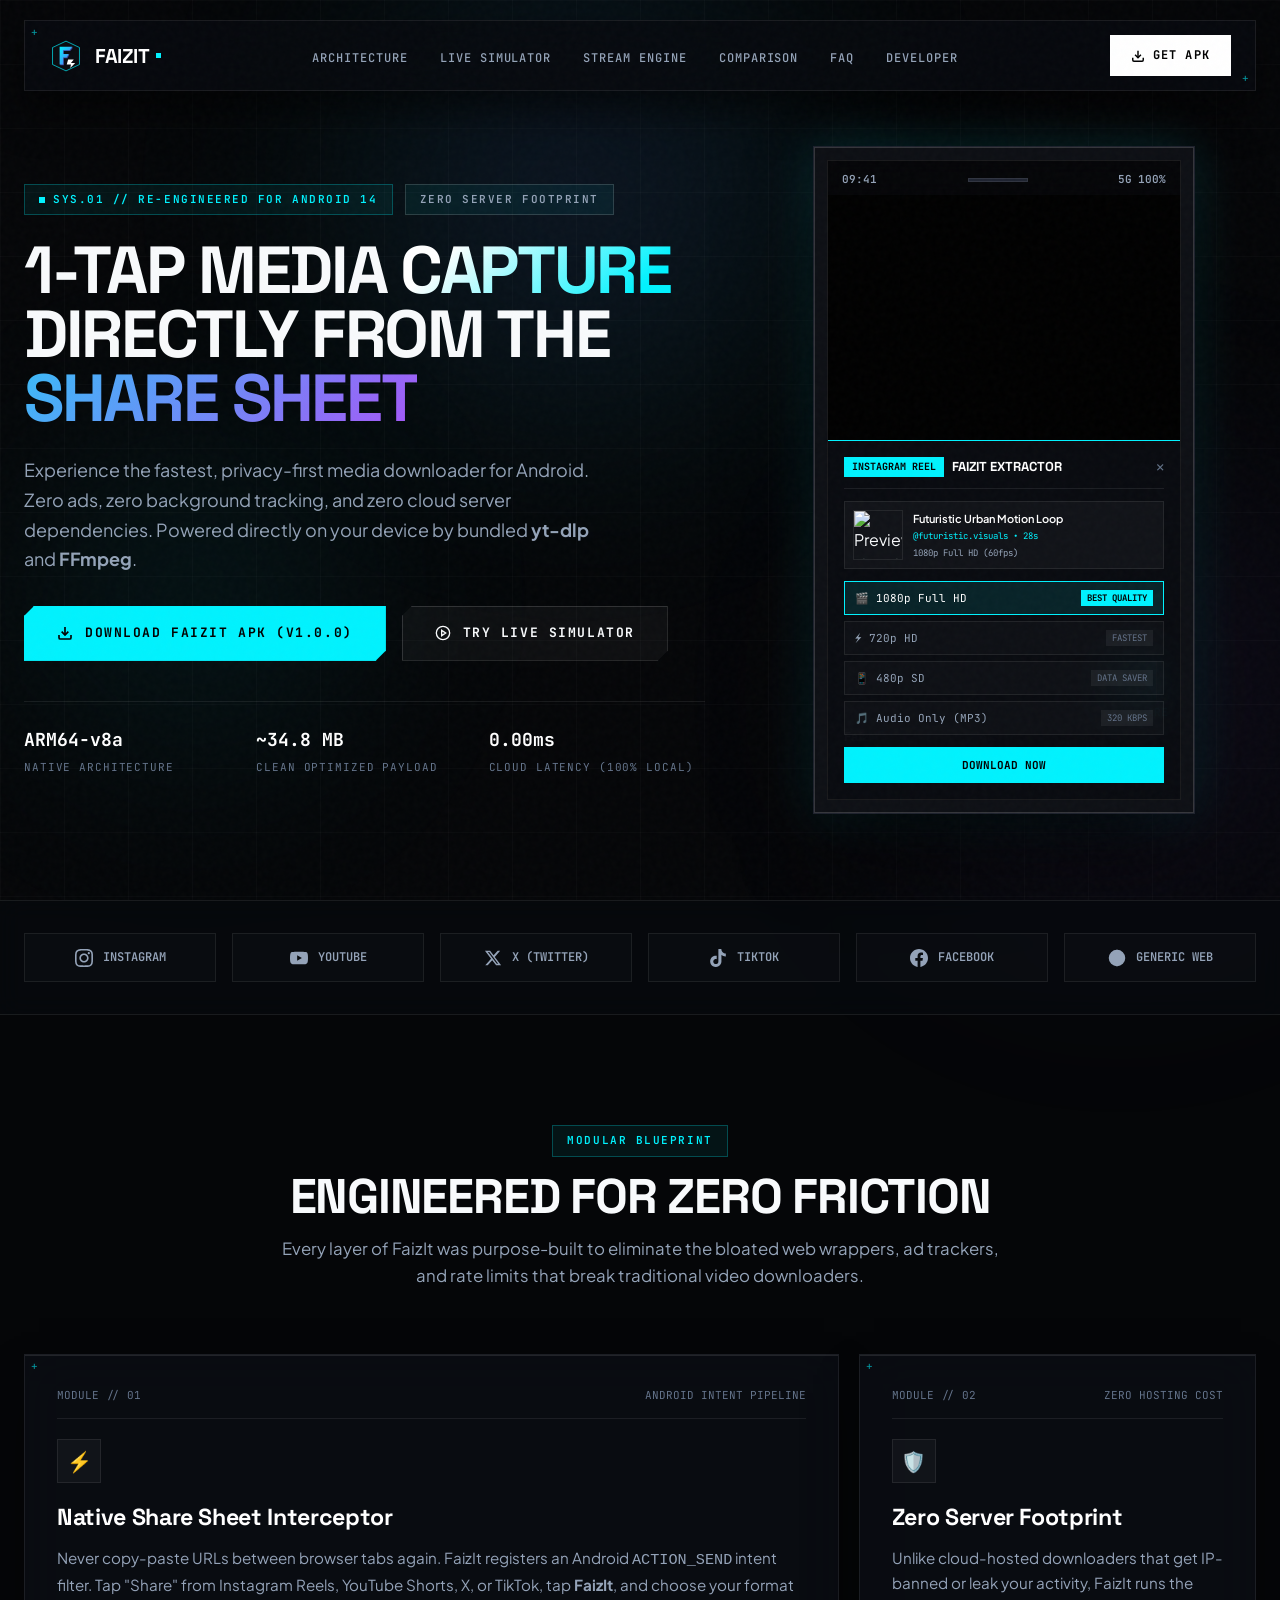
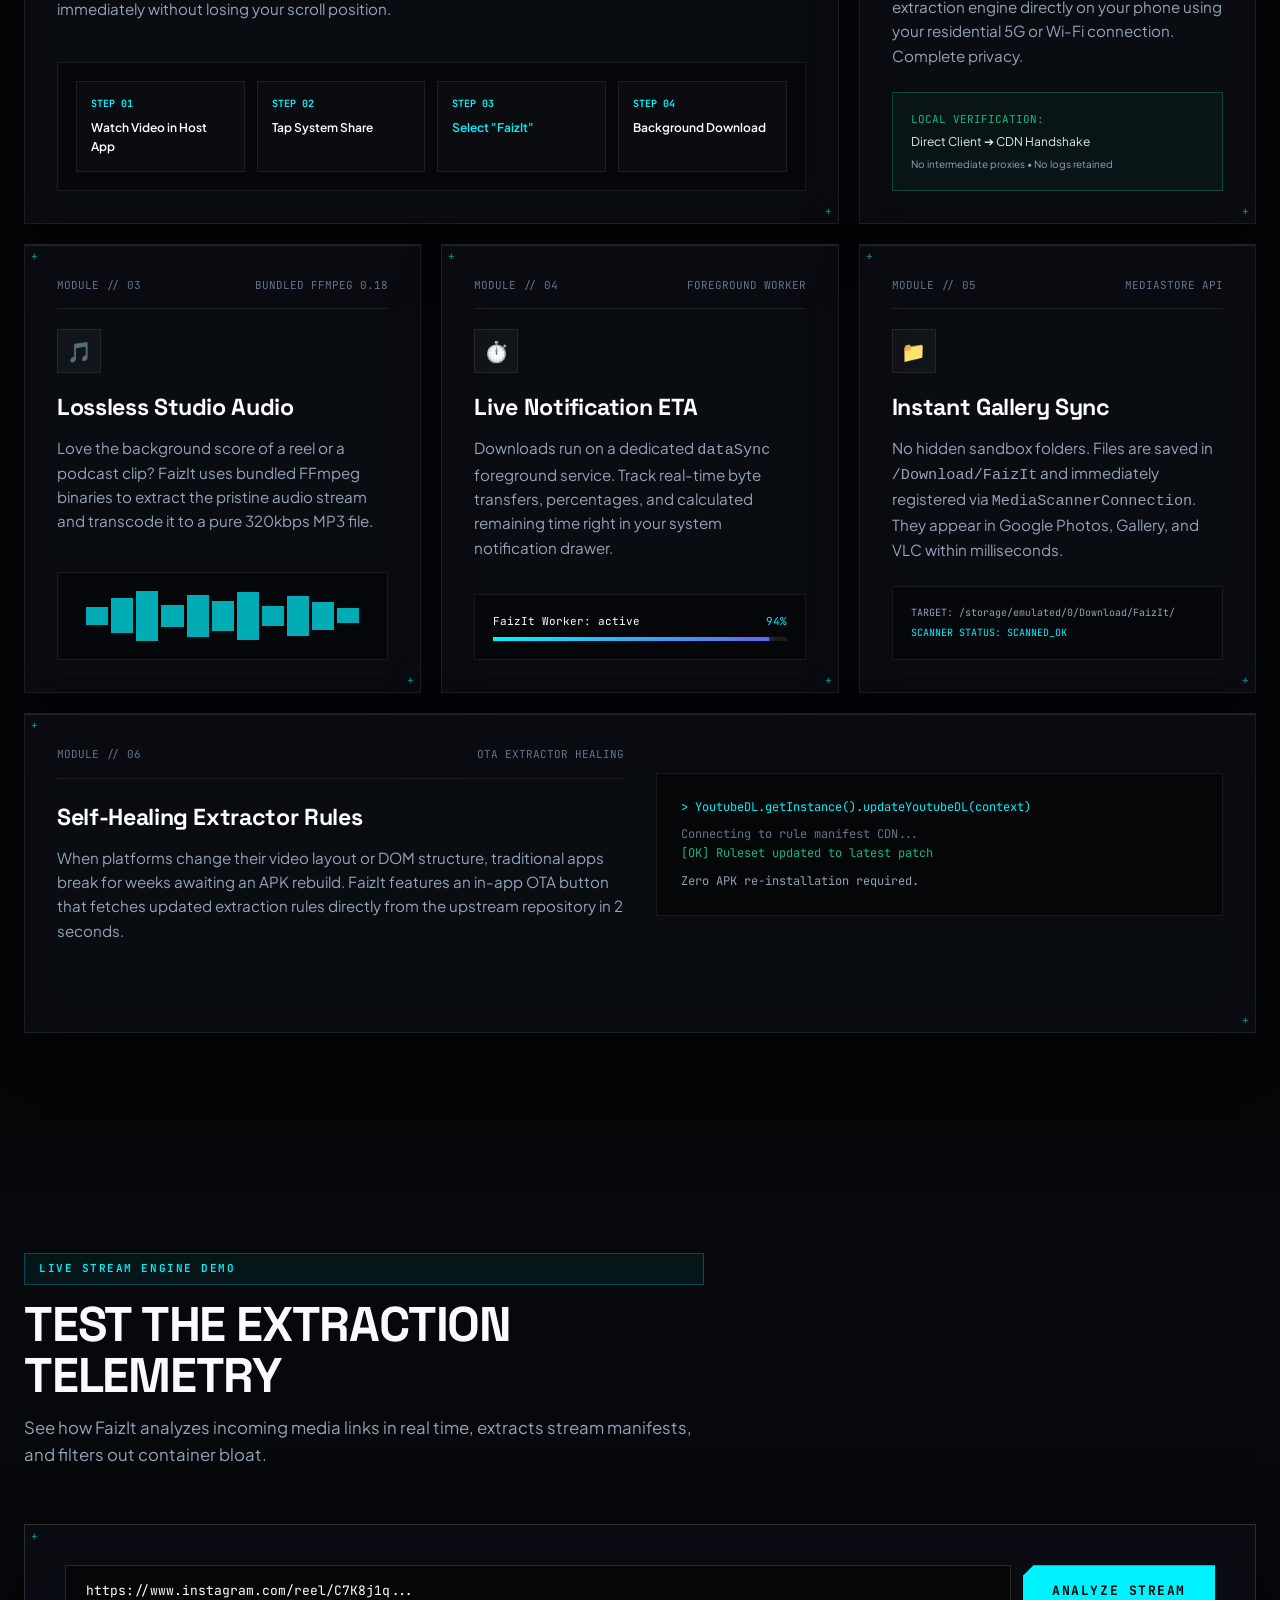
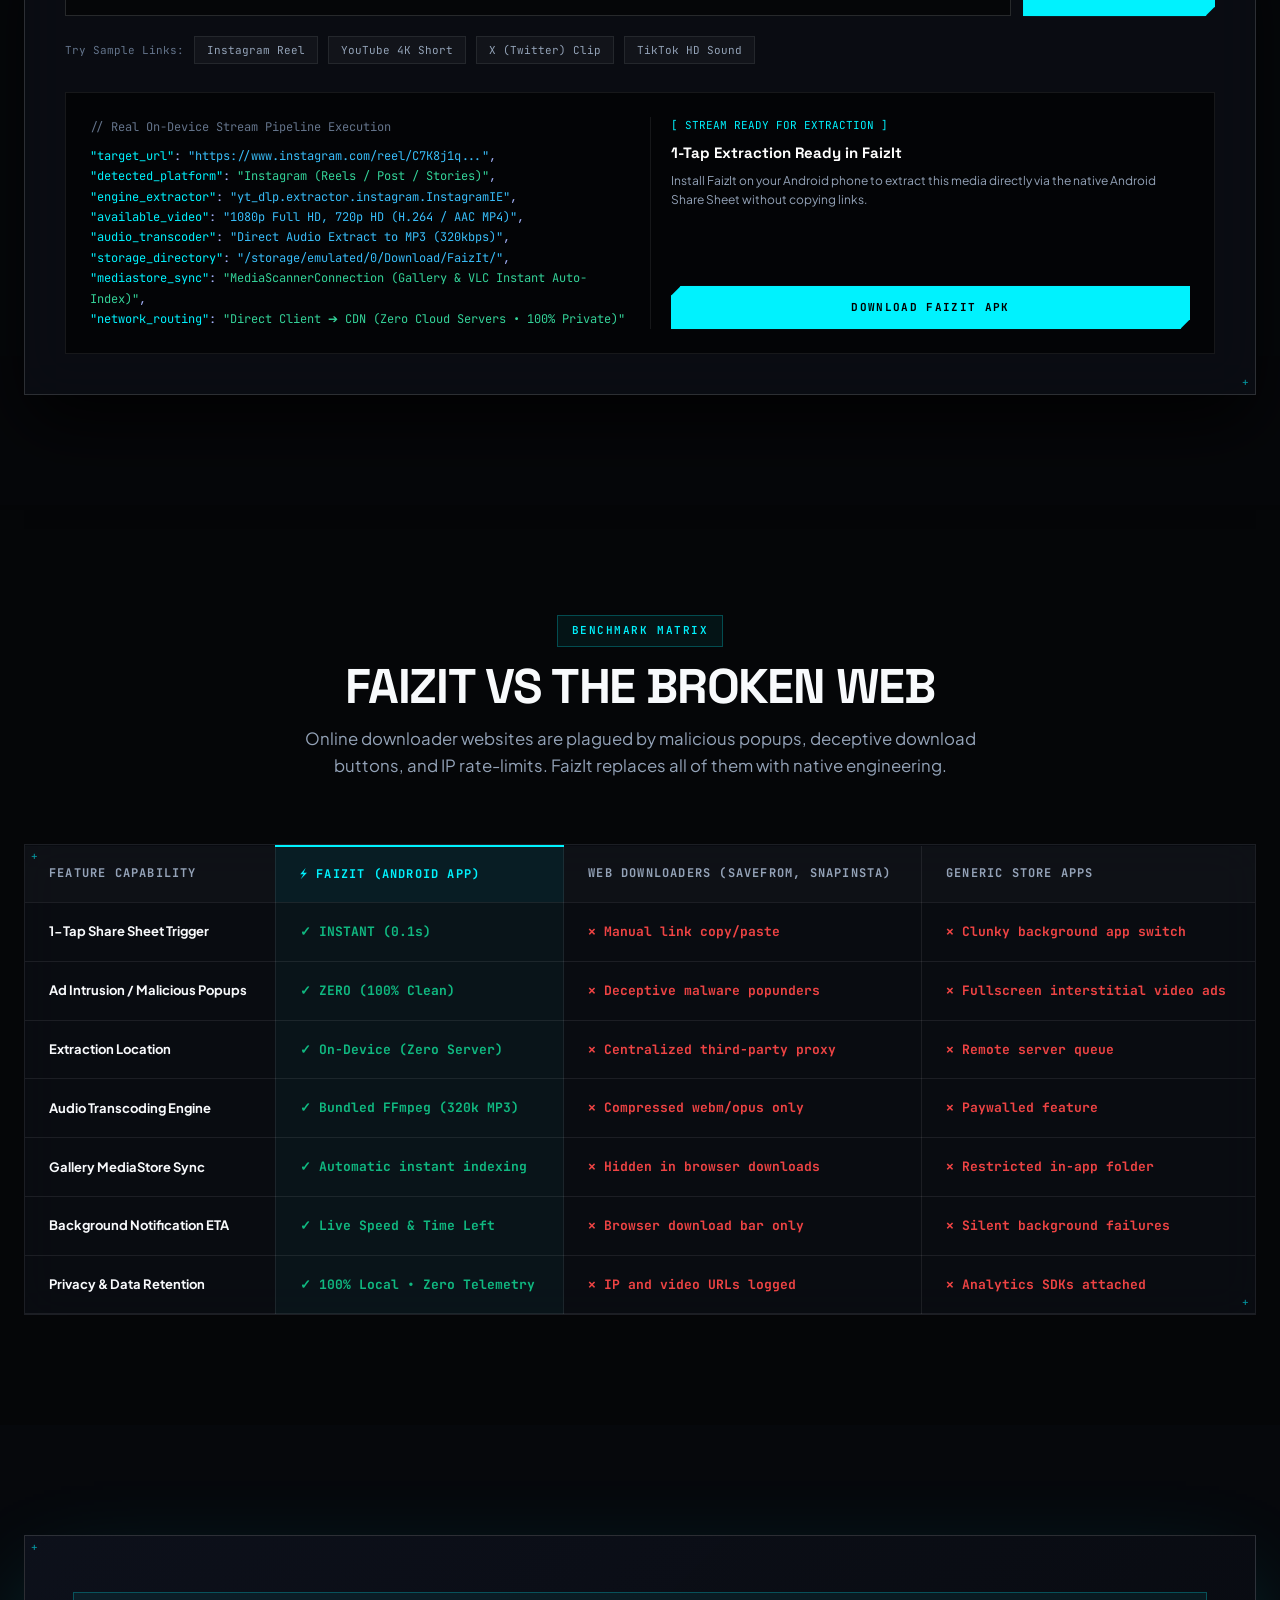
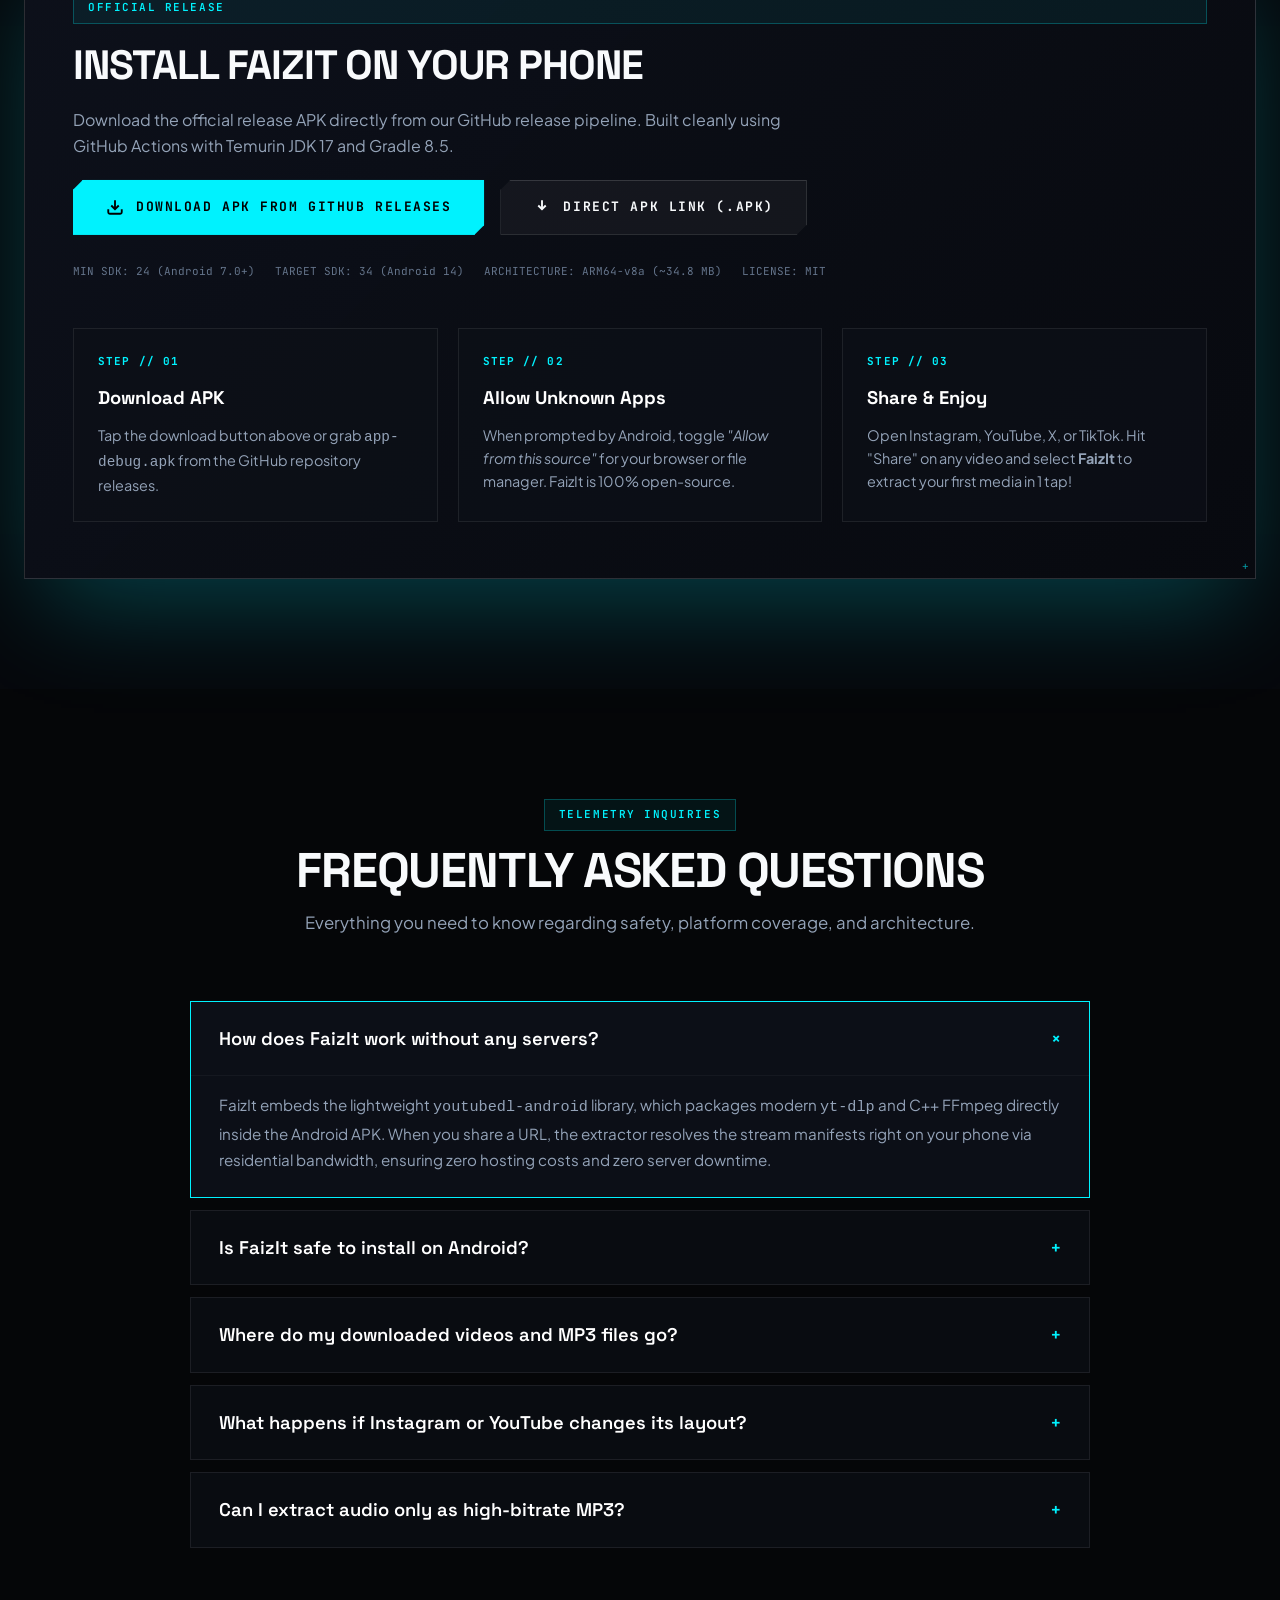
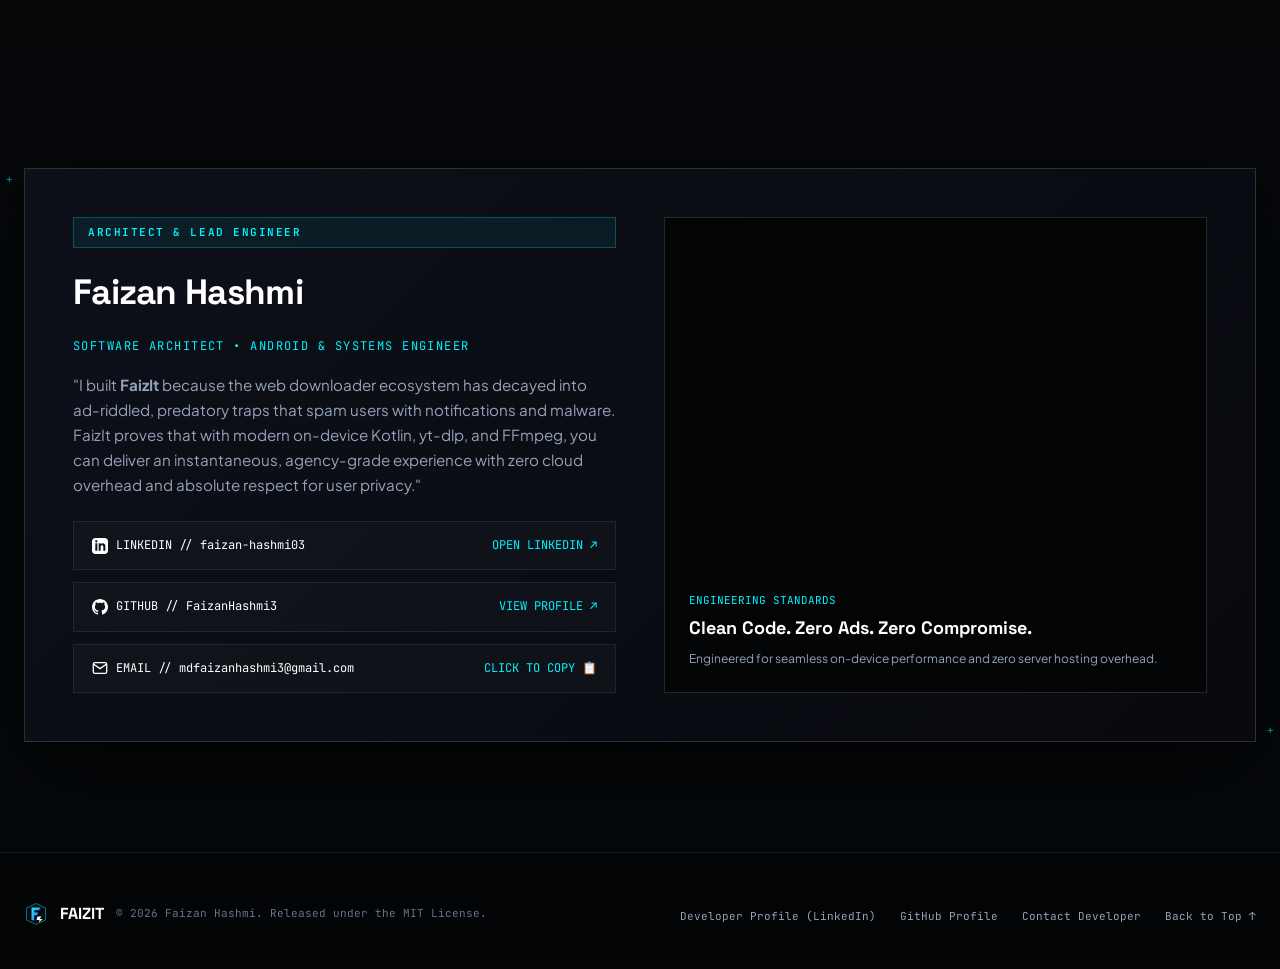
==== commit 5e4992b5: "fix(website): eliminate mock data, fix stream analyzer, link releases to BlinkCatch repo, integrate " ====
--- a/docs/index.html
+++ b/docs/index.html
@@ -50,11 +50,11 @@
           <li><a href="#sandbox">Stream Engine</a></li>
           <li><a href="#matrix">Comparison</a></li>
           <li><a href="#faq">FAQ</a></li>
-          <li><a href="#creator">Creator</a></li>
+          <li><a href="https://www.linkedin.com/in/faizan-hashmi03" target="_blank" rel="noopener noreferrer">Developer</a></li>
         </ul>
 
         <div class="nav-actions">
-          <a href="#download" class="btn-nav-download">
+          <a href="https://github.com/FaizanHashmi3/BlinkCatch/releases" target="_blank" rel="noopener noreferrer" class="btn-nav-download">
             <svg width="14" height="14" viewBox="0 0 24 24" fill="none" stroke="currentColor" stroke-width="2.5"><path d="M21 15v4a2 2 0 0 1-2 2H5a2 2 0 0 1-2-2v-4"/><polyline points="7 10 12 15 17 10"/><line x1="12" y1="15" x2="12" y2="3"/></svg>
             GET APK
           </a>
@@ -94,7 +94,7 @@
           </p>
 
           <div class="hero-cta-group">
-            <a href="#download" class="btn-chamfer">
+            <a href="https://github.com/FaizanHashmi3/BlinkCatch/releases" target="_blank" rel="noopener noreferrer" class="btn-chamfer">
               <svg width="16" height="16" viewBox="0 0 24 24" fill="none" stroke="currentColor" stroke-width="2.5"><path d="M21 15v4a2 2 0 0 1-2 2H5a2 2 0 0 1-2-2v-4"/><polyline points="7 10 12 15 17 10"/><line x1="12" y1="15" x2="12" y2="3"/></svg>
               DOWNLOAD FAIZIT APK (v1.0.0)
             </a>
@@ -142,30 +142,21 @@
 
                 <!-- Host App Right-Hand Floating Actions -->
                 <div class="host-side-actions">
-                  <div class="host-action-btn">
-                    <div class="host-icon-circle">❤️</div>
-                    <span>142K</span>
-                  </div>
-                  <div class="host-action-btn">
-                    <div class="host-icon-circle">💬</div>
-                    <span>1.8K</span>
-                  </div>
                   <!-- The Trigger for FaizIt -->
-                  <button class="host-action-btn share-active" id="simShareTrigger" title="Click to simulate Share to FaizIt">
+                  <button class="host-action-btn share-active" id="simShareTrigger" title="Click to test Share Sheet">
                     <div class="host-icon-circle">
-                      <svg width="18" height="18" viewBox="0 0 24 24" fill="none" stroke="currentColor" stroke-width="2.5"><circle cx="18" cy="5" r="3"/><circle cx="6" cy="12" r="3"/><circle cx="18" cy="19" r="3"/><line x1="8.59" y1="13.51" x2="15.42" y2="17.49"/><line x1="15.41" y1="6.51" x2="8.59" y2="10.49"/></svg>
+                      <svg width="20" height="20" viewBox="0 0 24 24" fill="none" stroke="currentColor" stroke-width="2.5"><circle cx="18" cy="5" r="3"/><circle cx="6" cy="12" r="3"/><circle cx="18" cy="19" r="3"/><line x1="8.59" y1="13.51" x2="15.42" y2="17.49"/><line x1="15.41" y1="6.51" x2="8.59" y2="10.49"/></svg>
                     </div>
-                    <span style="color: var(--accent-cyan); font-weight: 700;">SHARE</span>
+                    <span style="color: var(--accent-cyan); font-weight: 700; font-size: 11px;">TAP SHARE</span>
                   </button>
                 </div>
 
                 <!-- Bottom User Attribution -->
                 <div class="host-caption">
                   <div class="host-user">
-                    <span>@futuristic.visuals</span>
-                    <span style="font-size: 10px; color: var(--accent-cyan);">• Follow</span>
+                    <span>FaizIt 1-Tap Overlay Flow</span>
                   </div>
-                  <p class="host-desc">Supersonic neon flow in high density. Tap the glowing Share button to extract! ⚡</p>
+                  <p class="host-desc">Tap the pulsating "TAP SHARE" icon above to test the on-device extraction sheet.</p>
                 </div>
 
                 <!-- FaizIt Transparent Bottom Sheet Overlay (Interactive) -->
@@ -557,74 +548,29 @@
         <div class="download-hub-grid">
           
           <div class="download-info-side">
-            <span class="badge-telemetry">LATEST BUILD AVAILABLE</span>
+            <span class="badge-telemetry">OFFICIAL RELEASE</span>
             <h2 class="section-title" style="font-size: clamp(2rem, 3.2vw, 2.8rem);">Install FaizIt On Your Phone</h2>
-            <p style="color: var(--text-secondary); line-height: 1.65;">
+            <p style="color: var(--text-secondary); line-height: 1.65; max-width: 760px;">
               Download the official release APK directly from our GitHub release pipeline. Built cleanly using GitHub Actions with Temurin JDK 17 and Gradle 8.5.
             </p>
 
             <div class="download-btn-group">
-              <a href="https://github.com/FaizanHashmi3/FaizIt/releases" target="_blank" rel="noopener noreferrer" class="btn-chamfer">
+              <a href="https://github.com/FaizanHashmi3/BlinkCatch/releases" target="_blank" rel="noopener noreferrer" class="btn-chamfer">
                 <svg width="18" height="18" viewBox="0 0 24 24" fill="none" stroke="currentColor" stroke-width="2.5"><path d="M21 15v4a2 2 0 0 1-2 2H5a2 2 0 0 1-2-2v-4"/><polyline points="7 10 12 15 17 10"/><line x1="12" y1="15" x2="12" y2="3"/></svg>
-                DOWNLOAD APK (v1.0.0)
+                DOWNLOAD APK FROM GITHUB RELEASES
               </a>
-              <a href="https://github.com/FaizanHashmi3/FaizIt" target="_blank" rel="noopener noreferrer" class="btn-chamfer btn-chamfer-secondary">
-                <svg width="18" height="18" viewBox="0 0 24 24" fill="currentColor"><path d="M12 0c-6.626 0-12 5.373-12 12 0 5.302 3.438 9.8 8.207 11.387.599.111.793-.261.793-.577v-2.234c-3.338.726-4.033-1.416-4.033-1.416-.546-1.387-1.333-1.756-1.333-1.756-1.089-.745.083-.729.083-.729 1.205.084 1.839 1.237 1.839 1.237 1.07 1.834 2.807 1.304 3.492.997.107-.775.418-1.305.762-1.604-2.665-.305-5.467-1.334-5.467-5.931 0-1.311.469-2.381 1.236-3.221-.124-.303-.535-1.524.117-3.176 0 0 1.008-.322 3.301 1.23.957-.266 1.983-.399 3.003-.404 1.02.005 2.047.138 3.006.404 2.291-1.552 3.297-1.23 3.297-1.23.653 1.653.242 2.874.118 3.176.77.84 1.235 1.911 1.235 3.221 0 4.609-2.807 5.624-5.479 5.921.43.372.823 1.102.823 2.222v3.293c0 .319.192.694.801.576 4.765-1.589 8.199-6.086 8.199-11.386 0-6.627-5.373-12-12-12z"/></svg>
-                VIEW SOURCE ON GITHUB
+              <a href="https://github.com/FaizanHashmi3/BlinkCatch/releases/latest/download/app-debug.apk" target="_blank" rel="noopener noreferrer" class="btn-chamfer btn-chamfer-secondary">
+                <svg width="18" height="18" viewBox="0 0 24 24" fill="none" stroke="currentColor" stroke-width="2.5"><polyline points="7 10 12 15 17 10"/><line x1="12" y1="15" x2="12" y2="3"/></svg>
+                DIRECT APK LINK (.APK)
               </a>
             </div>
 
-            <div style="display: flex; gap: 20px; font-family: var(--font-mono); font-size: 11px; color: var(--text-muted); margin-top: 8px;">
+            <div style="display: flex; gap: 20px; font-family: var(--font-mono); font-size: 11px; color: var(--text-muted); margin-top: 8px; flex-wrap: wrap;">
               <span>MIN SDK: 24 (Android 7.0+)</span>
               <span>TARGET SDK: 34 (Android 14)</span>
+              <span>ARCHITECTURE: ARM64-v8a (~34.8 MB)</span>
               <span>LICENSE: MIT</span>
             </div>
-          </div>
-
-          <!-- Quick QR Code for direct mobile scanning -->
-          <div class="apk-qr-box">
-            <div style="font-family: var(--font-mono); font-size: 11px; color: var(--accent-cyan); letter-spacing: 0.1em;">
-              SCAN TO INSTALL
-            </div>
-            <div class="qr-placeholder">
-              <!-- Geometric SVG QR Representation pointing to Repo -->
-              <svg viewBox="0 0 120 120" fill="#050608">
-                <!-- QR Position Detection Patterns -->
-                <rect x="10" y="10" width="30" height="30" stroke="#000" stroke-width="4" fill="none"/>
-                <rect x="18" y="18" width="14" height="14" fill="#000"/>
-                
-                <rect x="80" y="10" width="30" height="30" stroke="#000" stroke-width="4" fill="none"/>
-                <rect x="88" y="18" width="14" height="14" fill="#000"/>
-                
-                <rect x="10" y="80" width="30" height="30" stroke="#000" stroke-width="4" fill="none"/>
-                <rect x="18" y="88" width="14" height="14" fill="#000"/>
-                
-                <!-- Data cells -->
-                <rect x="48" y="12" width="6" height="6" fill="#000"/>
-                <rect x="58" y="18" width="6" height="6" fill="#000"/>
-                <rect x="48" y="28" width="6" height="6" fill="#000"/>
-                <rect x="66" y="28" width="6" height="6" fill="#000"/>
-                
-                <rect x="12" y="48" width="6" height="6" fill="#000"/>
-                <rect x="22" y="58" width="6" height="6" fill="#000"/>
-                <rect x="32" y="48" width="6" height="6" fill="#000"/>
-                
-                <rect x="48" y="48" width="8" height="8" fill="#000"/>
-                <rect x="64" y="48" width="8" height="8" fill="#000"/>
-                <rect x="56" y="60" width="8" height="8" fill="#000"/>
-                
-                <rect x="48" y="80" width="6" height="6" fill="#000"/>
-                <rect x="62" y="88" width="6" height="6" fill="#000"/>
-                <rect x="52" y="100" width="6" height="6" fill="#000"/>
-                <rect x="74" y="94" width="6" height="6" fill="#000"/>
-                <rect x="84" y="70" width="6" height="6" fill="#000"/>
-                <rect x="94" y="80" width="6" height="6" fill="#000"/>
-                <rect x="104" y="90" width="6" height="6" fill="#000"/>
-              </svg>
-            </div>
-            <span style="font-family: var(--font-mono); font-size: 10px; color: var(--text-secondary);">
-              Point your phone camera at this code to open releases.
-            </span>
           </div>
 
         </div>
@@ -635,7 +581,7 @@
             <span class="step-number">STEP // 01</span>
             <h4 class="step-title">Download APK</h4>
             <p class="step-desc">
-              Tap the download button above or grab <code>FaizIt-arm64-APK</code> from the GitHub repository artifacts.
+              Tap the download button above or grab <code>app-debug.apk</code> from the GitHub repository releases.
             </p>
           </div>
           <div class="step-card">
@@ -744,6 +690,14 @@
           </p>
 
           <div class="creator-contacts-grid">
+            <a href="https://www.linkedin.com/in/faizan-hashmi03" target="_blank" rel="noopener noreferrer" class="contact-row-item">
+              <span style="display: flex; align-items: center; gap: 8px;">
+                <svg width="16" height="16" viewBox="0 0 24 24" fill="currentColor"><path d="M19 0h-14c-2.761 0-5 2.239-5 5v14c0 2.761 2.239 5 5 5h14c2.762 0 5-2.239 5-5v-14c0-2.761-2.238-5-5-5zm-11 19h-3v-11h3v11zm-1.5-12.268c-.966 0-1.75-.79-1.75-1.764s.784-1.764 1.75-1.764 1.75.79 1.75 1.764-.783 1.764-1.75 1.764zm13.5 12.268h-3v-5.604c0-3.368-4-3.113-4 0v5.604h-3v-11h3v1.765c1.396-2.586 7-2.777 7 2.476v6.759z"/></svg>
+                LINKEDIN // faizan-hashmi03
+              </span>
+              <span style="color: var(--accent-cyan);">OPEN LINKEDIN ↗</span>
+            </a>
+
             <a href="https://github.com/FaizanHashmi3" target="_blank" rel="noopener noreferrer" class="contact-row-item">
               <span style="display: flex; align-items: center; gap: 8px;">
                 <svg width="16" height="16" viewBox="0 0 24 24" fill="currentColor"><path d="M12 0c-6.626 0-12 5.373-12 12 0 5.302 3.438 9.8 8.207 11.387.599.111.793-.261.793-.577v-2.234c-3.338.726-4.033-1.416-4.033-1.416-.546-1.387-1.333-1.756-1.333-1.756-1.089-.745.083-.729.083-.729 1.205.084 1.839 1.237 1.839 1.237 1.07 1.834 2.807 1.304 3.492.997.107-.775.418-1.305.762-1.604-2.665-.305-5.467-1.334-5.467-5.931 0-1.311.469-2.381 1.236-3.221-.124-.303-.535-1.524.117-3.176 0 0 1.008-.322 3.301 1.23.957-.266 1.983-.399 3.003-.404 1.02.005 2.047.138 3.006.404 2.291-1.552 3.297-1.23 3.297-1.23.653 1.653.242 2.874.118 3.176.77.84 1.235 1.911 1.235 3.221 0 4.609-2.807 5.624-5.479 5.921.43.372.823 1.102.823 2.222v3.293c0 .319.192.694.801.576 4.765-1.589 8.199-6.086 8.199-11.386 0-6.627-5.373-12-12-12z"/></svg>
@@ -757,7 +711,7 @@
                 <svg width="16" height="16" viewBox="0 0 24 24" fill="none" stroke="currentColor" stroke-width="2"><path d="M4 4h16c1.1 0 2 .9 2 2v12c0 1.1-.9 2-2 2H4c-1.1 0-2-.9-2-2V6c0-1.1.9-2 2-2z"/><polyline points="22,6 12,13 2,6"/></svg>
                 EMAIL // mdfaizanhashmi3@gmail.com
               </span>
-              <span style="color: var(--accent-cyan);">CLICK TO COPY 📋</span>
+              <span class="copy-feedback-badge" style="color: var(--accent-cyan);">CLICK TO COPY 📋</span>
             </a>
           </div>
         </div>
@@ -767,7 +721,7 @@
           <div style="position: relative; z-index: 2;">
             <div style="font-family: var(--font-mono); font-size: 11px; color: var(--accent-cyan); margin-bottom: 4px;">ENGINEERING STANDARDS</div>
             <div style="font-family: var(--font-display); font-size: 18px; font-weight: 700; color: #FFFFFF;">Clean Code. Zero Ads. Zero Compromise.</div>
-            <p style="font-size: 12px; color: #94A3B8; margin-top: 6px;">Available for high-impact systems architecture and mobile engineering collaborations.</p>
+            <p style="font-size: 12px; color: #94A3B8; margin-top: 6px;">Engineered for seamless on-device performance and zero server hosting overhead.</p>
           </div>
         </div>
 
@@ -789,8 +743,8 @@
         </div>
 
         <ul class="footer-links">
-          <li><a href="https://github.com/FaizanHashmi3/FaizIt" target="_blank" rel="noopener noreferrer">GitHub Repo</a></li>
-          <li><a href="https://github.com/FaizanHashmi3" target="_blank" rel="noopener noreferrer">Developer Profile</a></li>
+          <li><a href="https://www.linkedin.com/in/faizan-hashmi03" target="_blank" rel="noopener noreferrer">Developer Profile (LinkedIn)</a></li>
+          <li><a href="https://github.com/FaizanHashmi3" target="_blank" rel="noopener noreferrer">GitHub Profile</a></li>
           <li><a href="mailto:mdfaizanhashmi3@gmail.com">Contact Developer</a></li>
           <li><a href="#hero">Back to Top ↑</a></li>
         </ul>
--- a/docs/style.css
+++ b/docs/style.css
@@ -1222,10 +1222,9 @@
 }
 
 .download-hub-grid {
-  display: grid;
-  grid-template-columns: 1.2fr 0.8fr;
-  gap: 48px;
-  align-items: center;
+  display: flex;
+  flex-direction: column;
+  gap: 32px;
 }
 
 .download-info-side {
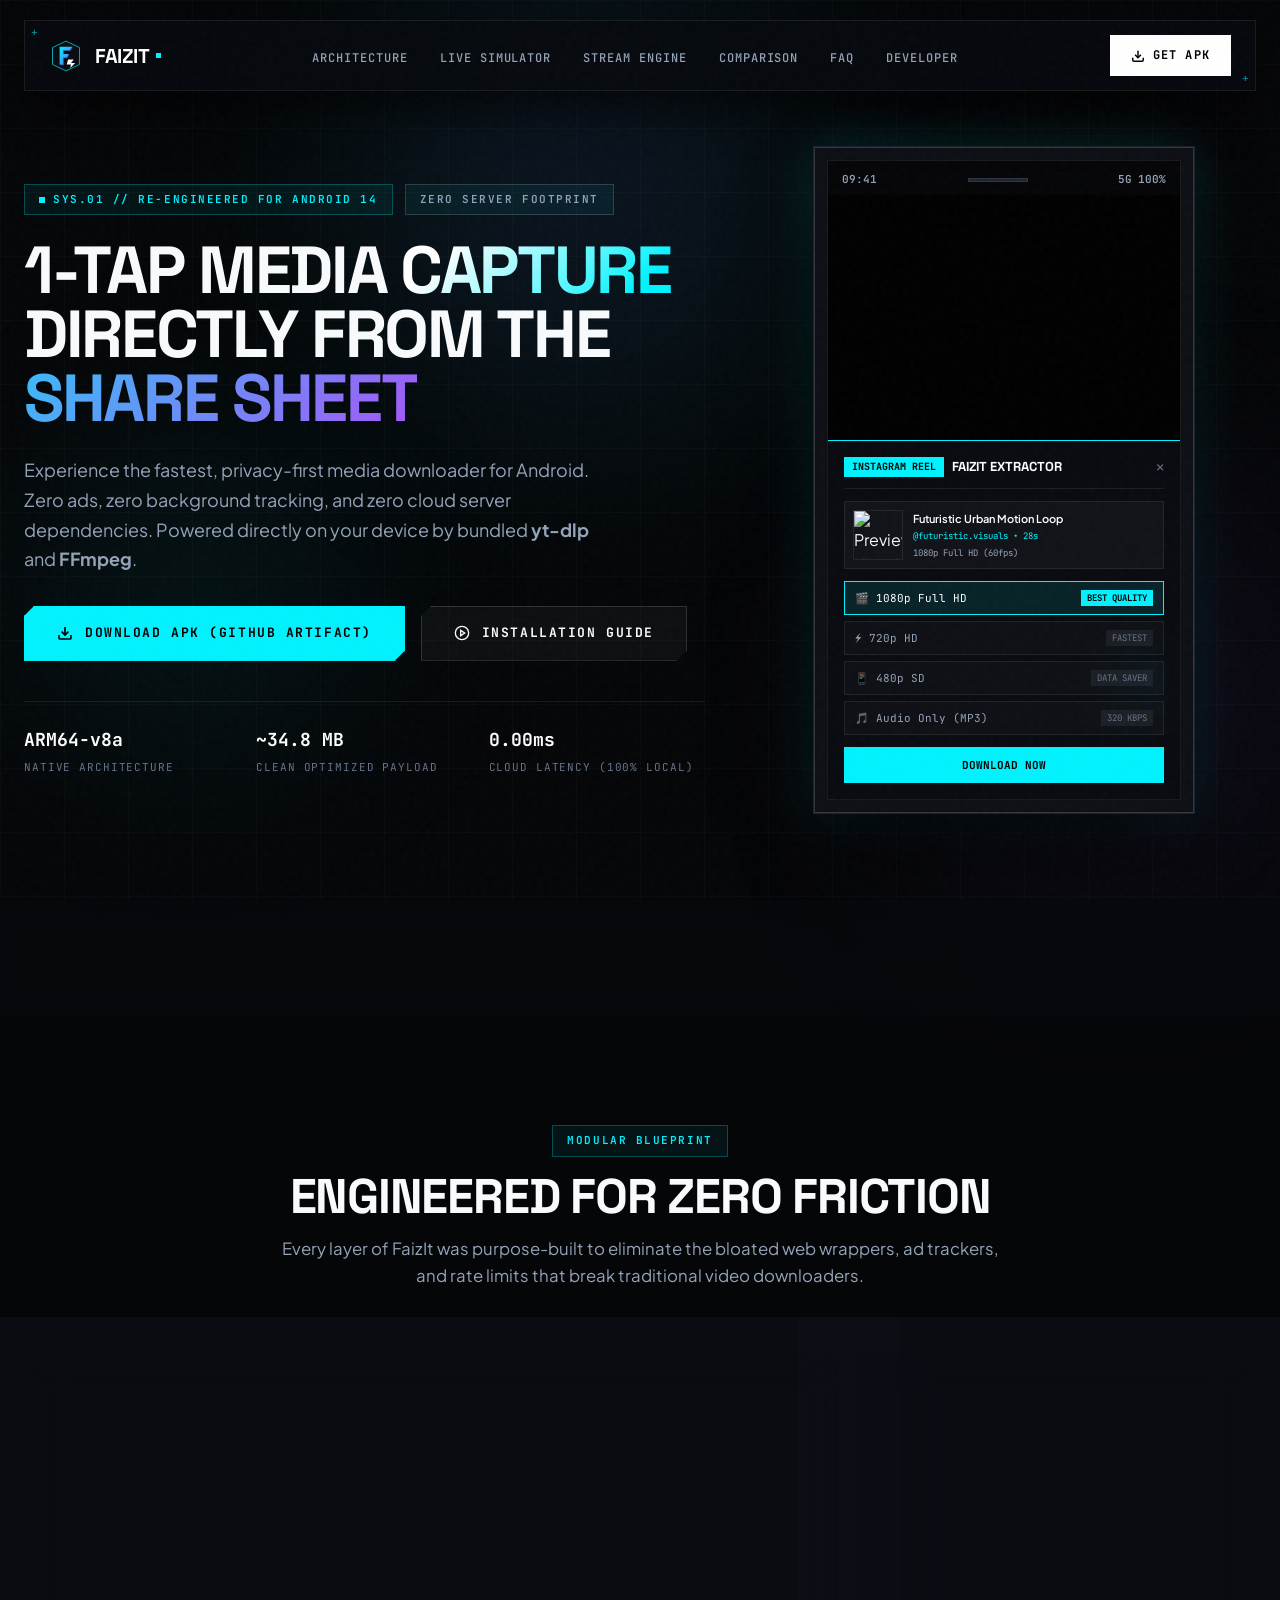
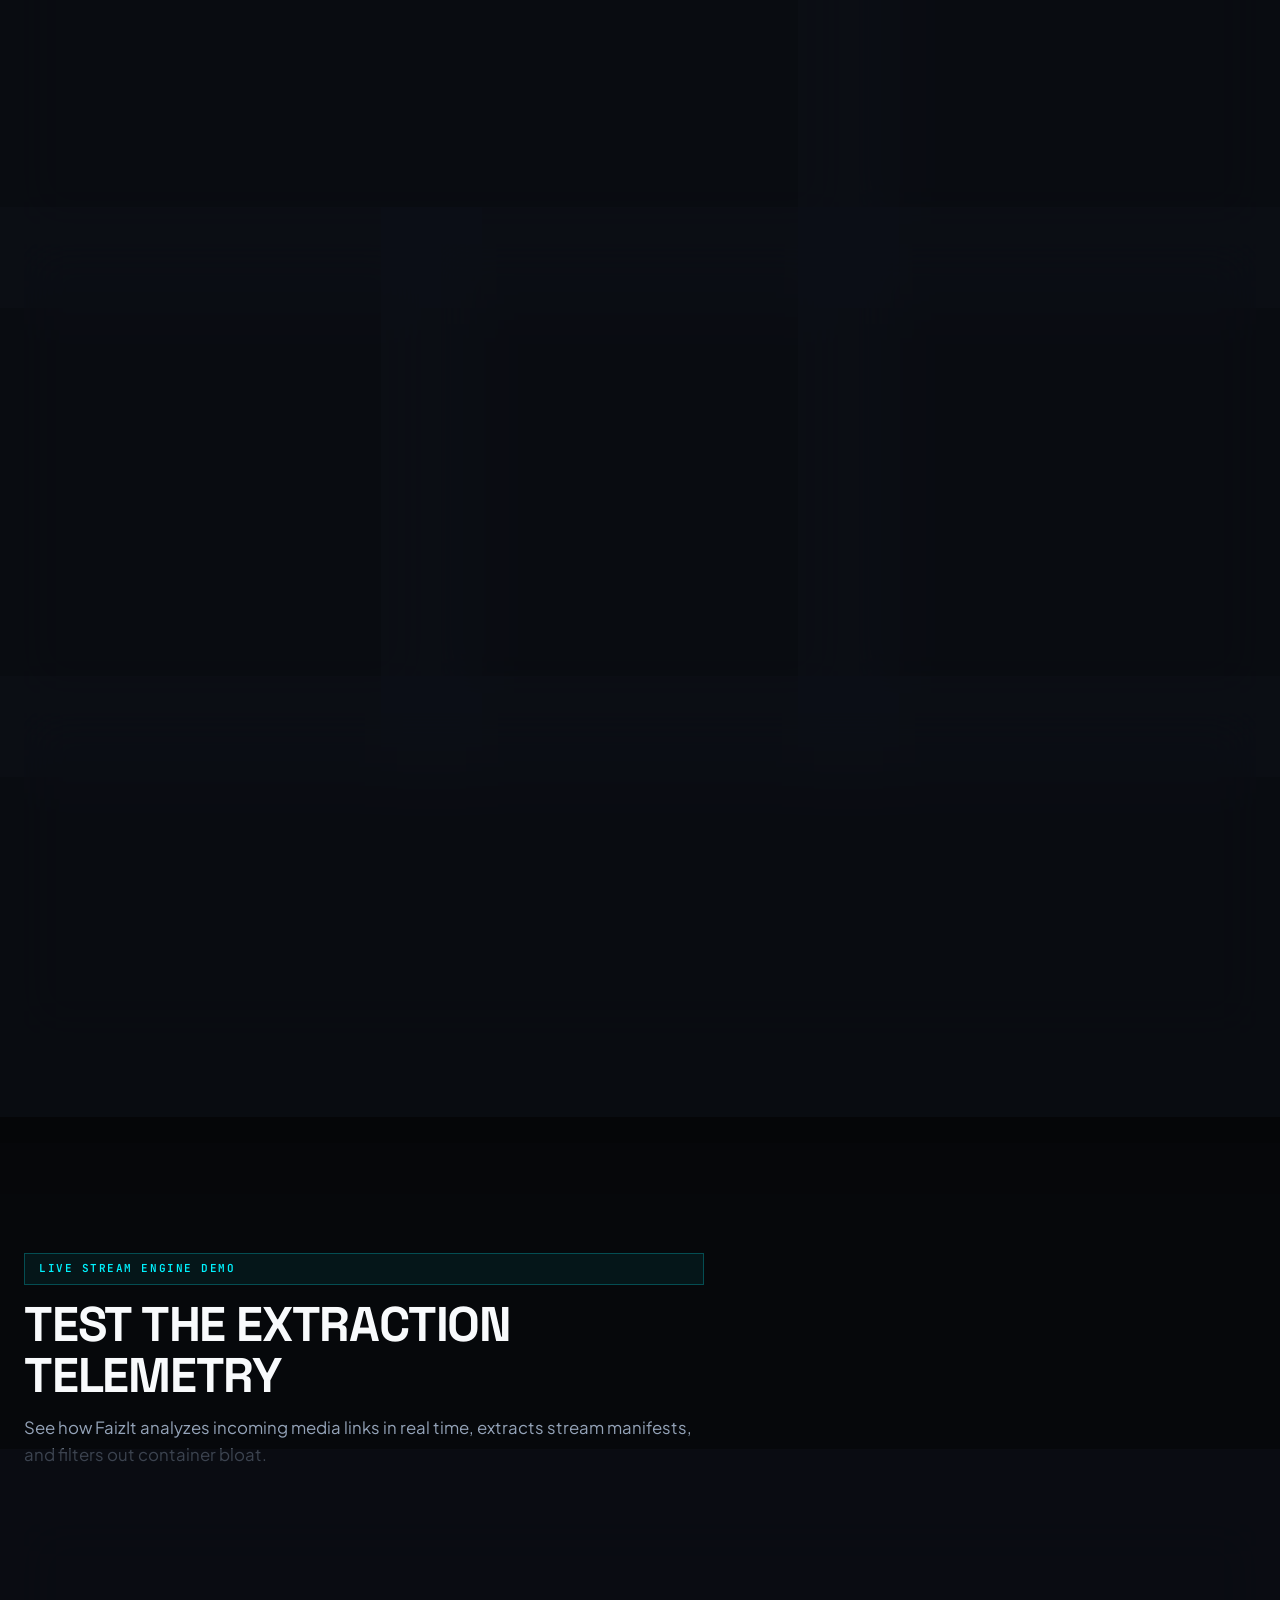
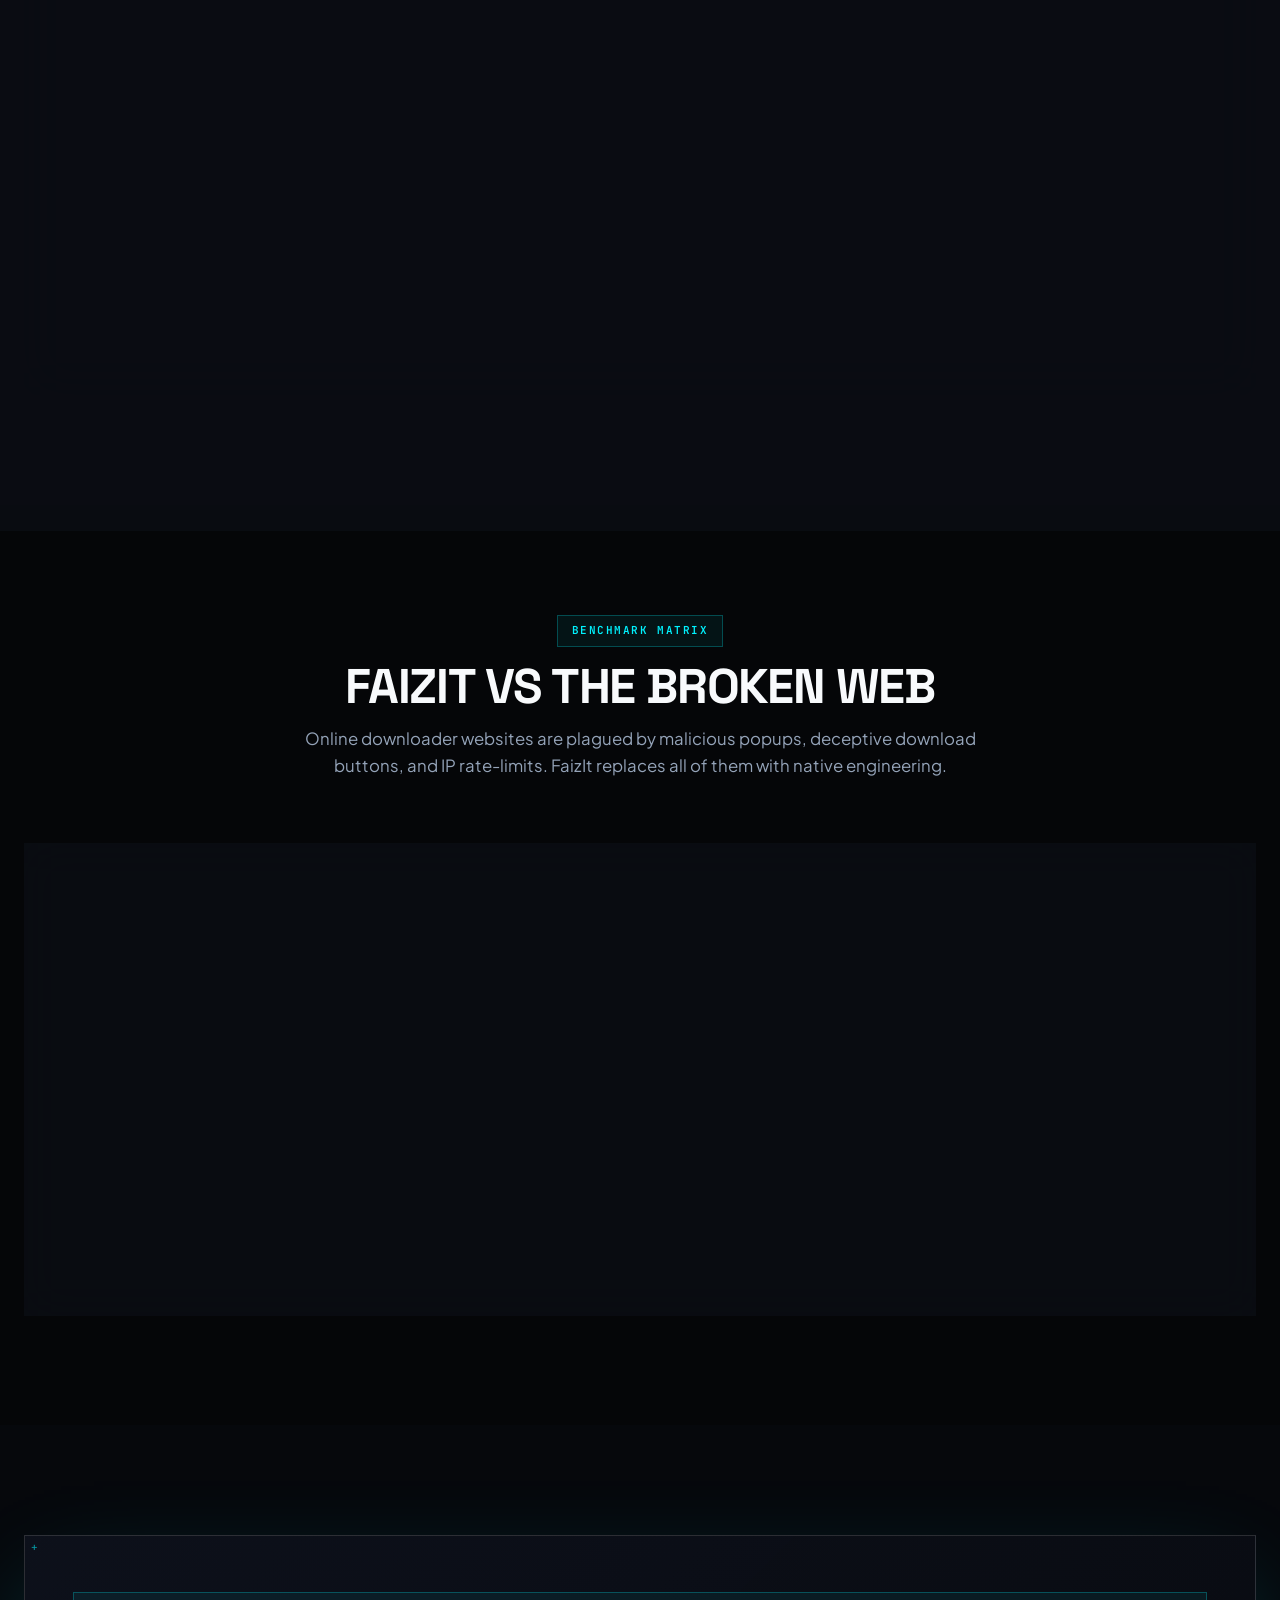
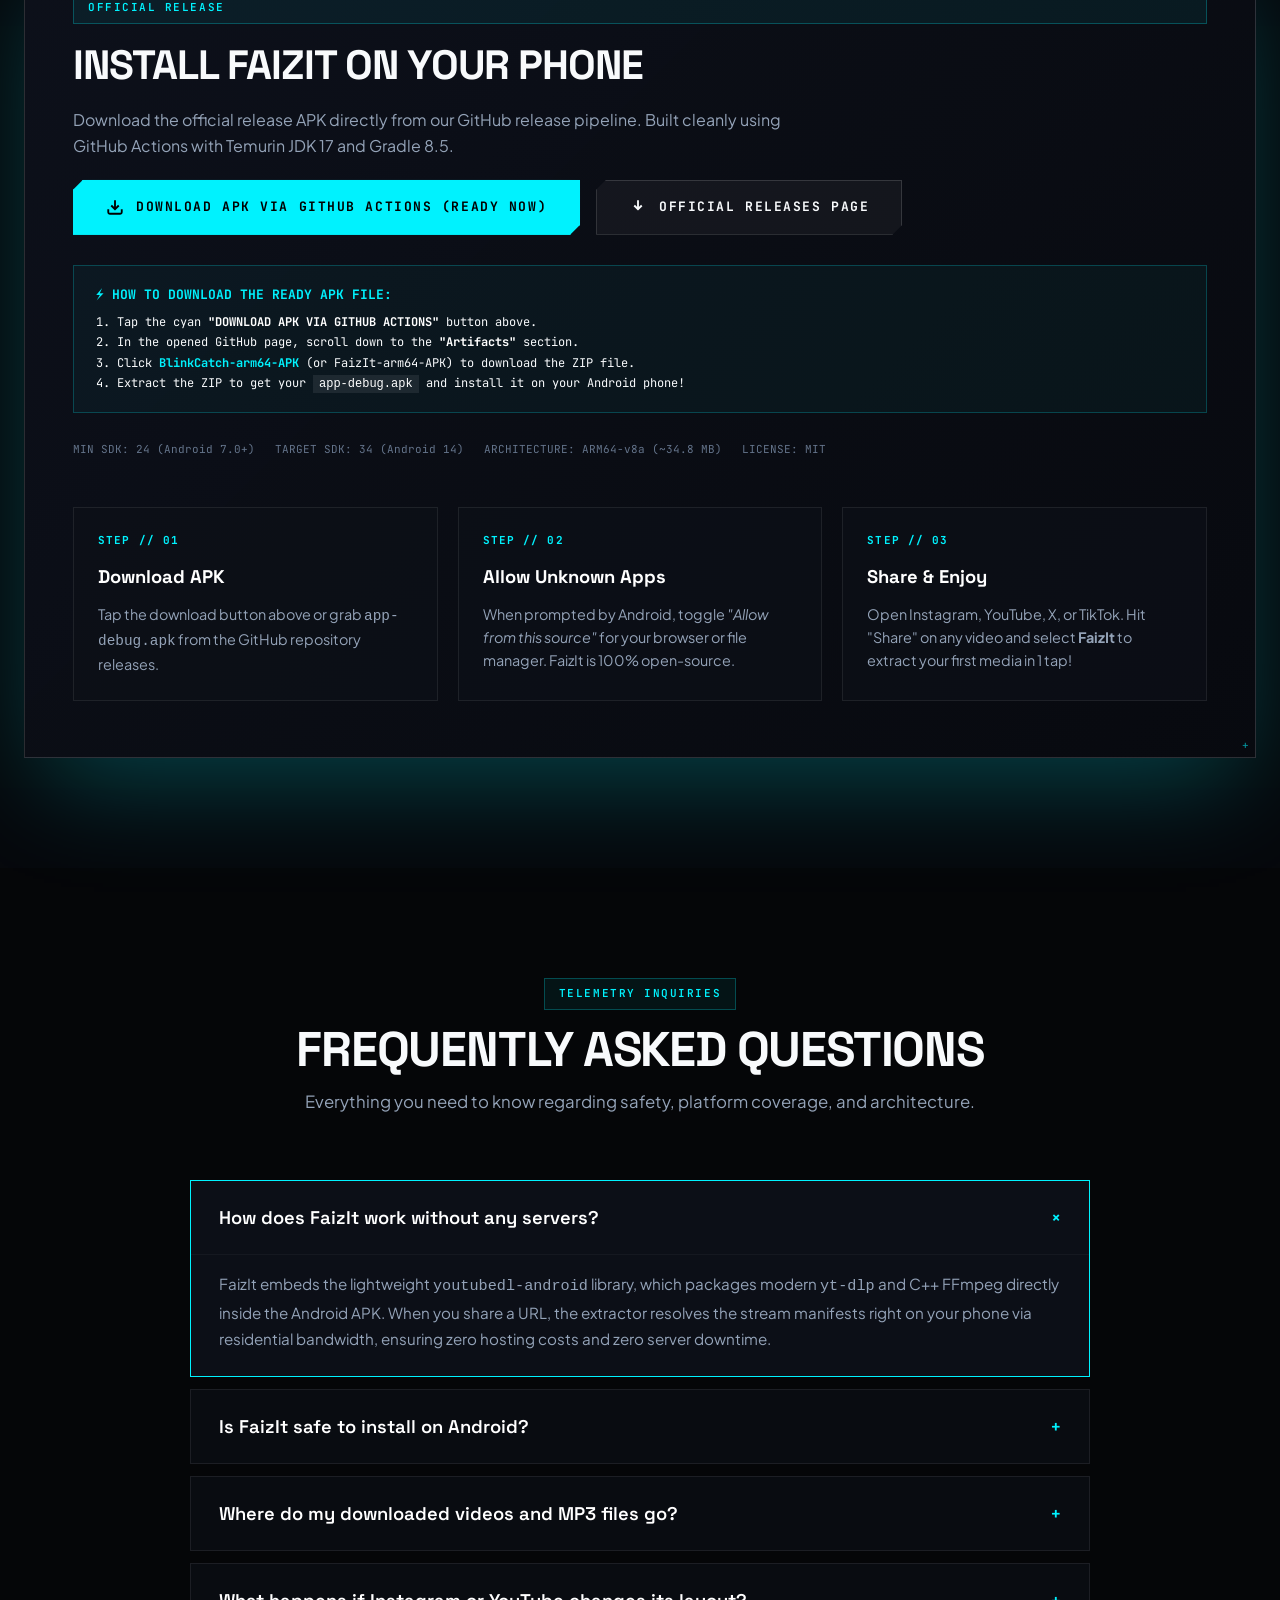
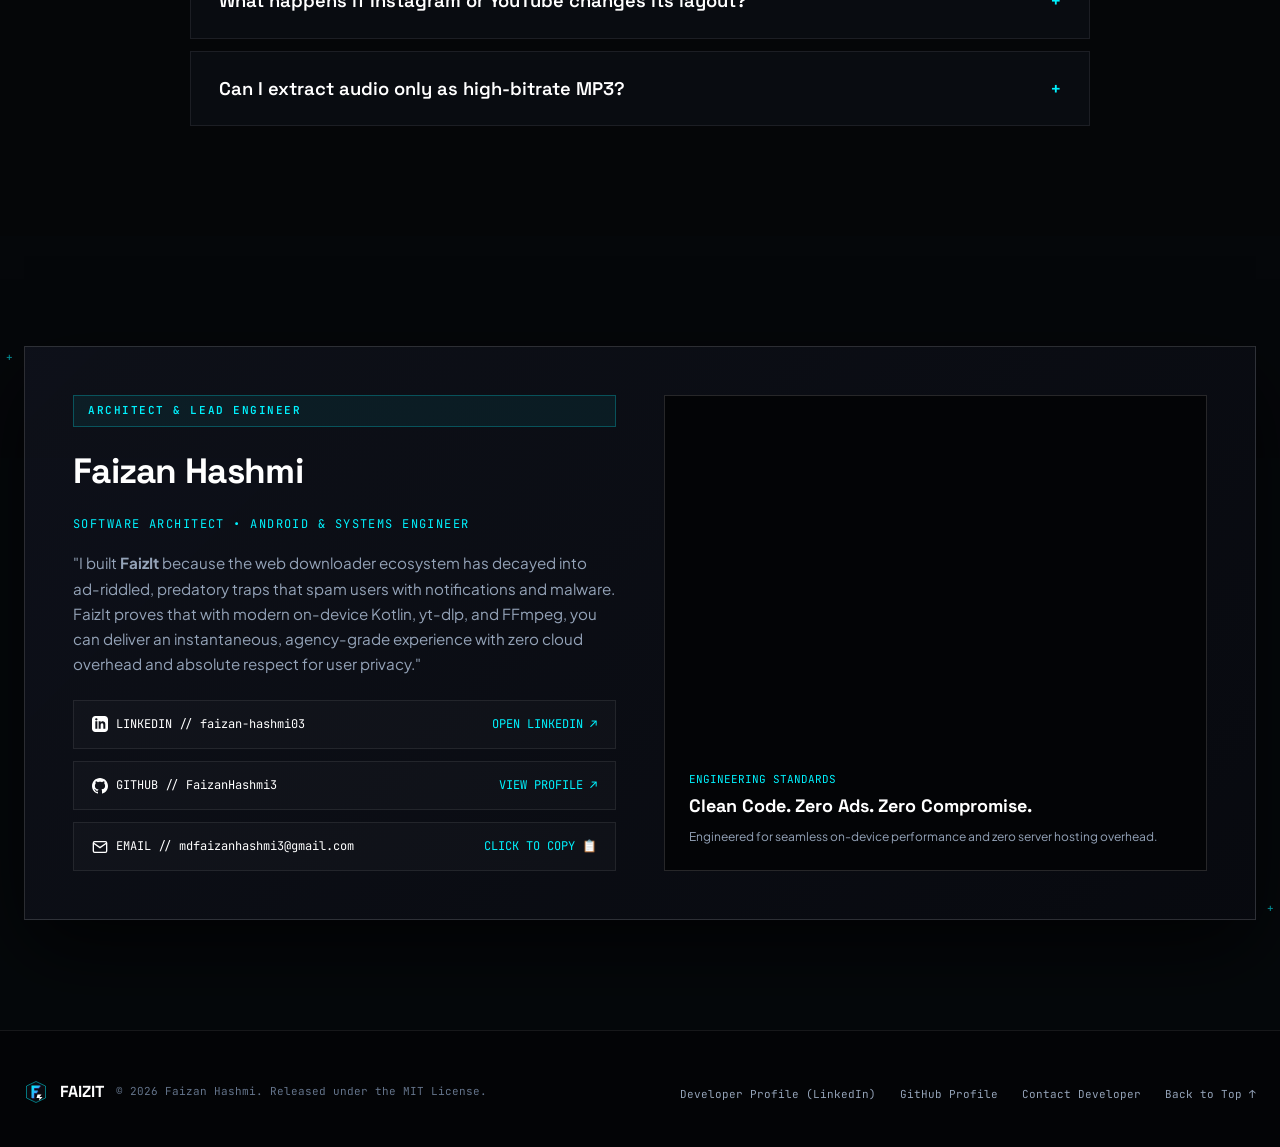
==== commit 250daf44: "feat(ci): add automated GitHub Release publishing and update website download links to live Actions " ====
--- a/docs/index.html
+++ b/docs/index.html
@@ -54,7 +54,7 @@
         </ul>
 
         <div class="nav-actions">
-          <a href="https://github.com/FaizanHashmi3/BlinkCatch/releases" target="_blank" rel="noopener noreferrer" class="btn-nav-download">
+          <a href="https://github.com/FaizanHashmi3/BlinkCatch/actions/runs/38210057850" target="_blank" rel="noopener noreferrer" class="btn-nav-download">
             <svg width="14" height="14" viewBox="0 0 24 24" fill="none" stroke="currentColor" stroke-width="2.5"><path d="M21 15v4a2 2 0 0 1-2 2H5a2 2 0 0 1-2-2v-4"/><polyline points="7 10 12 15 17 10"/><line x1="12" y1="15" x2="12" y2="3"/></svg>
             GET APK
           </a>
@@ -94,13 +94,13 @@
           </p>
 
           <div class="hero-cta-group">
-            <a href="https://github.com/FaizanHashmi3/BlinkCatch/releases" target="_blank" rel="noopener noreferrer" class="btn-chamfer">
+            <a href="https://github.com/FaizanHashmi3/BlinkCatch/actions/runs/38210057850" target="_blank" rel="noopener noreferrer" class="btn-chamfer">
               <svg width="16" height="16" viewBox="0 0 24 24" fill="none" stroke="currentColor" stroke-width="2.5"><path d="M21 15v4a2 2 0 0 1-2 2H5a2 2 0 0 1-2-2v-4"/><polyline points="7 10 12 15 17 10"/><line x1="12" y1="15" x2="12" y2="3"/></svg>
-              DOWNLOAD FAIZIT APK (v1.0.0)
+              DOWNLOAD APK (GITHUB ARTIFACT)
             </a>
-            <a href="#simulator" class="btn-chamfer btn-chamfer-secondary">
+            <a href="#download" class="btn-chamfer btn-chamfer-secondary">
               <svg width="16" height="16" viewBox="0 0 24 24" fill="none" stroke="currentColor" stroke-width="2"><circle cx="12" cy="12" r="10"/><polygon points="10 8 16 12 10 16 10 8"/></svg>
-              TRY LIVE SIMULATOR
+              INSTALLATION GUIDE
             </a>
           </div>
 
@@ -555,14 +555,23 @@
             </p>
 
             <div class="download-btn-group">
-              <a href="https://github.com/FaizanHashmi3/BlinkCatch/releases" target="_blank" rel="noopener noreferrer" class="btn-chamfer">
+              <a href="https://github.com/FaizanHashmi3/BlinkCatch/actions/runs/38210057850" target="_blank" rel="noopener noreferrer" class="btn-chamfer">
                 <svg width="18" height="18" viewBox="0 0 24 24" fill="none" stroke="currentColor" stroke-width="2.5"><path d="M21 15v4a2 2 0 0 1-2 2H5a2 2 0 0 1-2-2v-4"/><polyline points="7 10 12 15 17 10"/><line x1="12" y1="15" x2="12" y2="3"/></svg>
-                DOWNLOAD APK FROM GITHUB RELEASES
+                DOWNLOAD APK VIA GITHUB ACTIONS (READY NOW)
               </a>
-              <a href="https://github.com/FaizanHashmi3/BlinkCatch/releases/latest/download/app-debug.apk" target="_blank" rel="noopener noreferrer" class="btn-chamfer btn-chamfer-secondary">
+              <a href="https://github.com/FaizanHashmi3/BlinkCatch/releases" target="_blank" rel="noopener noreferrer" class="btn-chamfer btn-chamfer-secondary">
                 <svg width="18" height="18" viewBox="0 0 24 24" fill="none" stroke="currentColor" stroke-width="2.5"><polyline points="7 10 12 15 17 10"/><line x1="12" y1="15" x2="12" y2="3"/></svg>
-                DIRECT APK LINK (.APK)
+                OFFICIAL RELEASES PAGE
               </a>
+            </div>
+
+            <!-- Instant Download Explainer Box -->
+            <div style="background: rgba(0, 242, 254, 0.04); border: 1px solid rgba(0, 242, 254, 0.22); padding: 18px 22px; margin-top: 10px; font-family: var(--font-mono); font-size: 12px; line-height: 1.7;">
+              <div style="color: var(--accent-cyan); font-weight: 700; margin-bottom: 6px; font-size: 13px;">⚡ HOW TO DOWNLOAD THE READY APK FILE:</div>
+              <div>1. Tap the cyan <strong style="color: #FFFFFF;">"DOWNLOAD APK VIA GITHUB ACTIONS"</strong> button above.</div>
+              <div>2. In the opened GitHub page, scroll down to the <strong style="color: #FFFFFF;">"Artifacts"</strong> section.</div>
+              <div>3. Click <strong style="color: var(--accent-cyan);">BlinkCatch-arm64-APK</strong> (or FaizIt-arm64-APK) to download the ZIP file.</div>
+              <div>4. Extract the ZIP to get your <code style="color: #FFFFFF; background: rgba(255,255,255,0.08); padding: 2px 6px;">app-debug.apk</code> and install it on your Android phone!</div>
             </div>
 
             <div style="display: flex; gap: 20px; font-family: var(--font-mono); font-size: 11px; color: var(--text-muted); margin-top: 8px; flex-wrap: wrap;">
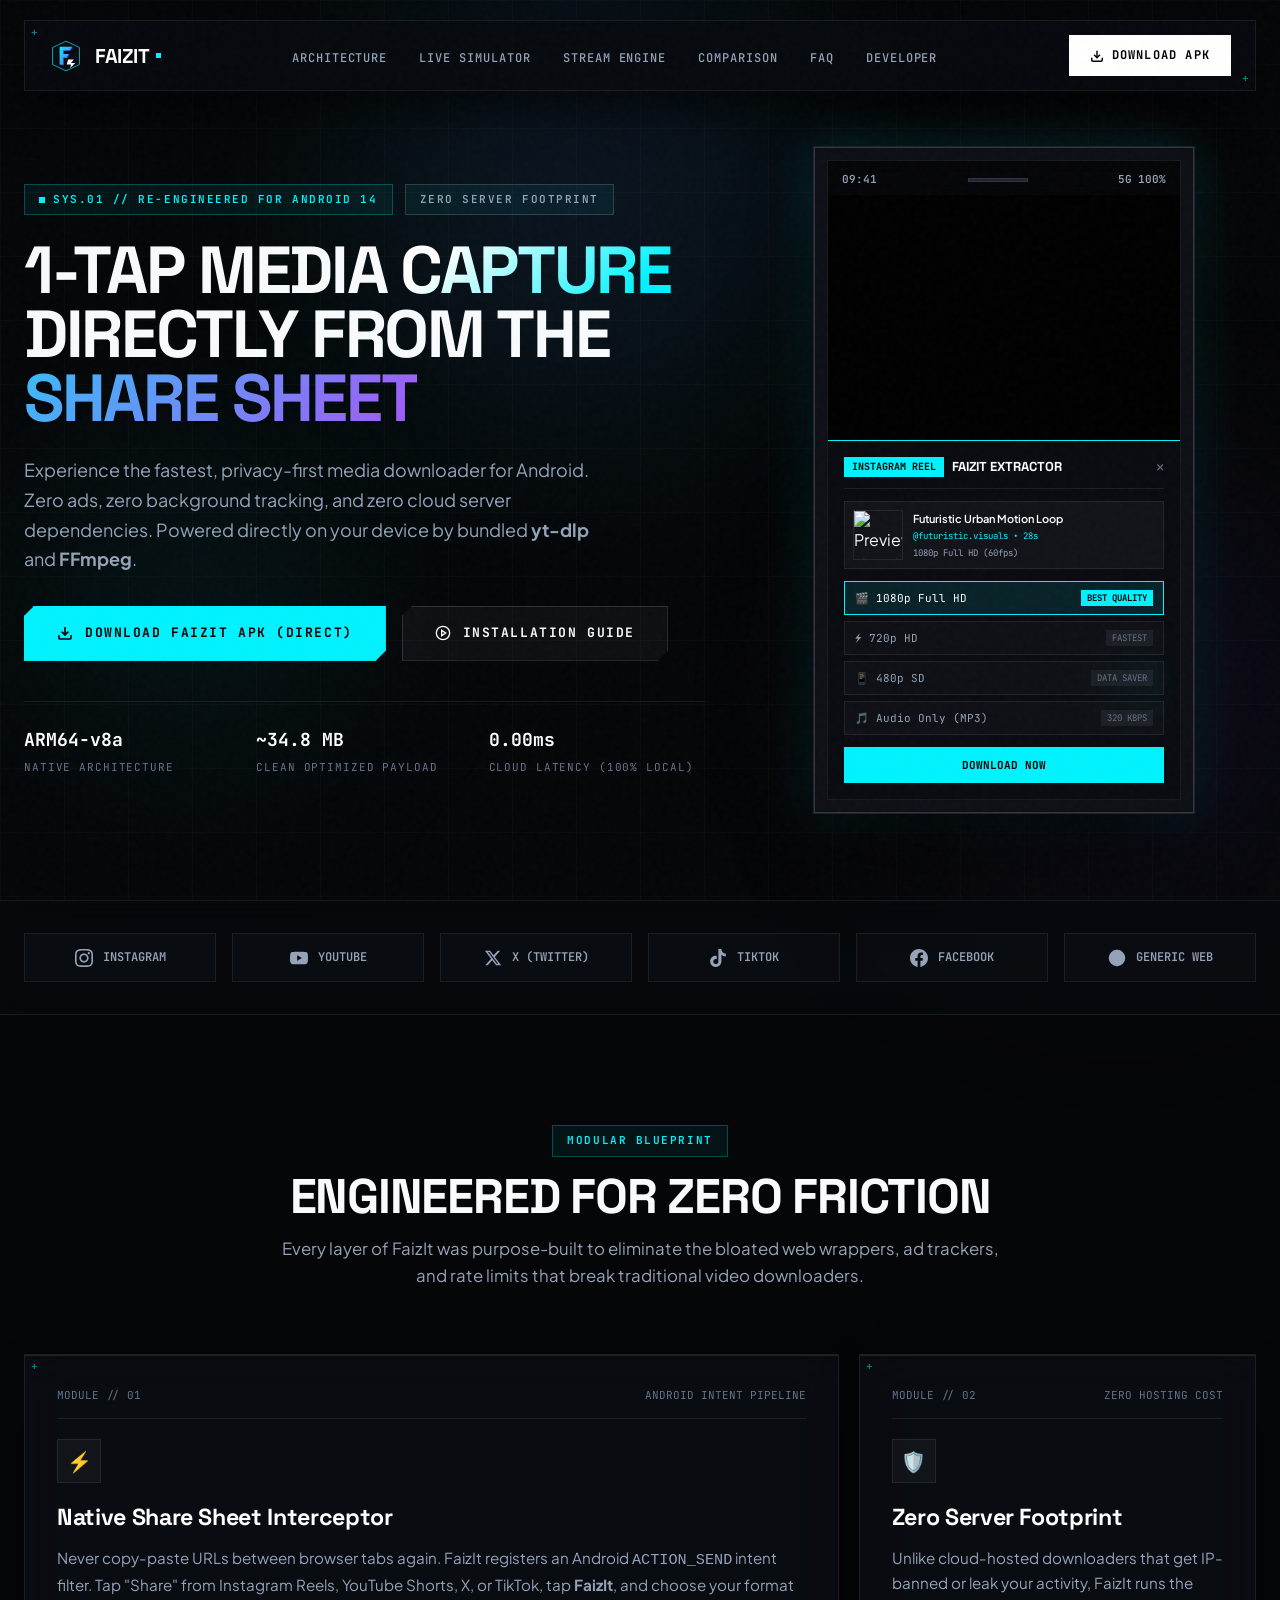
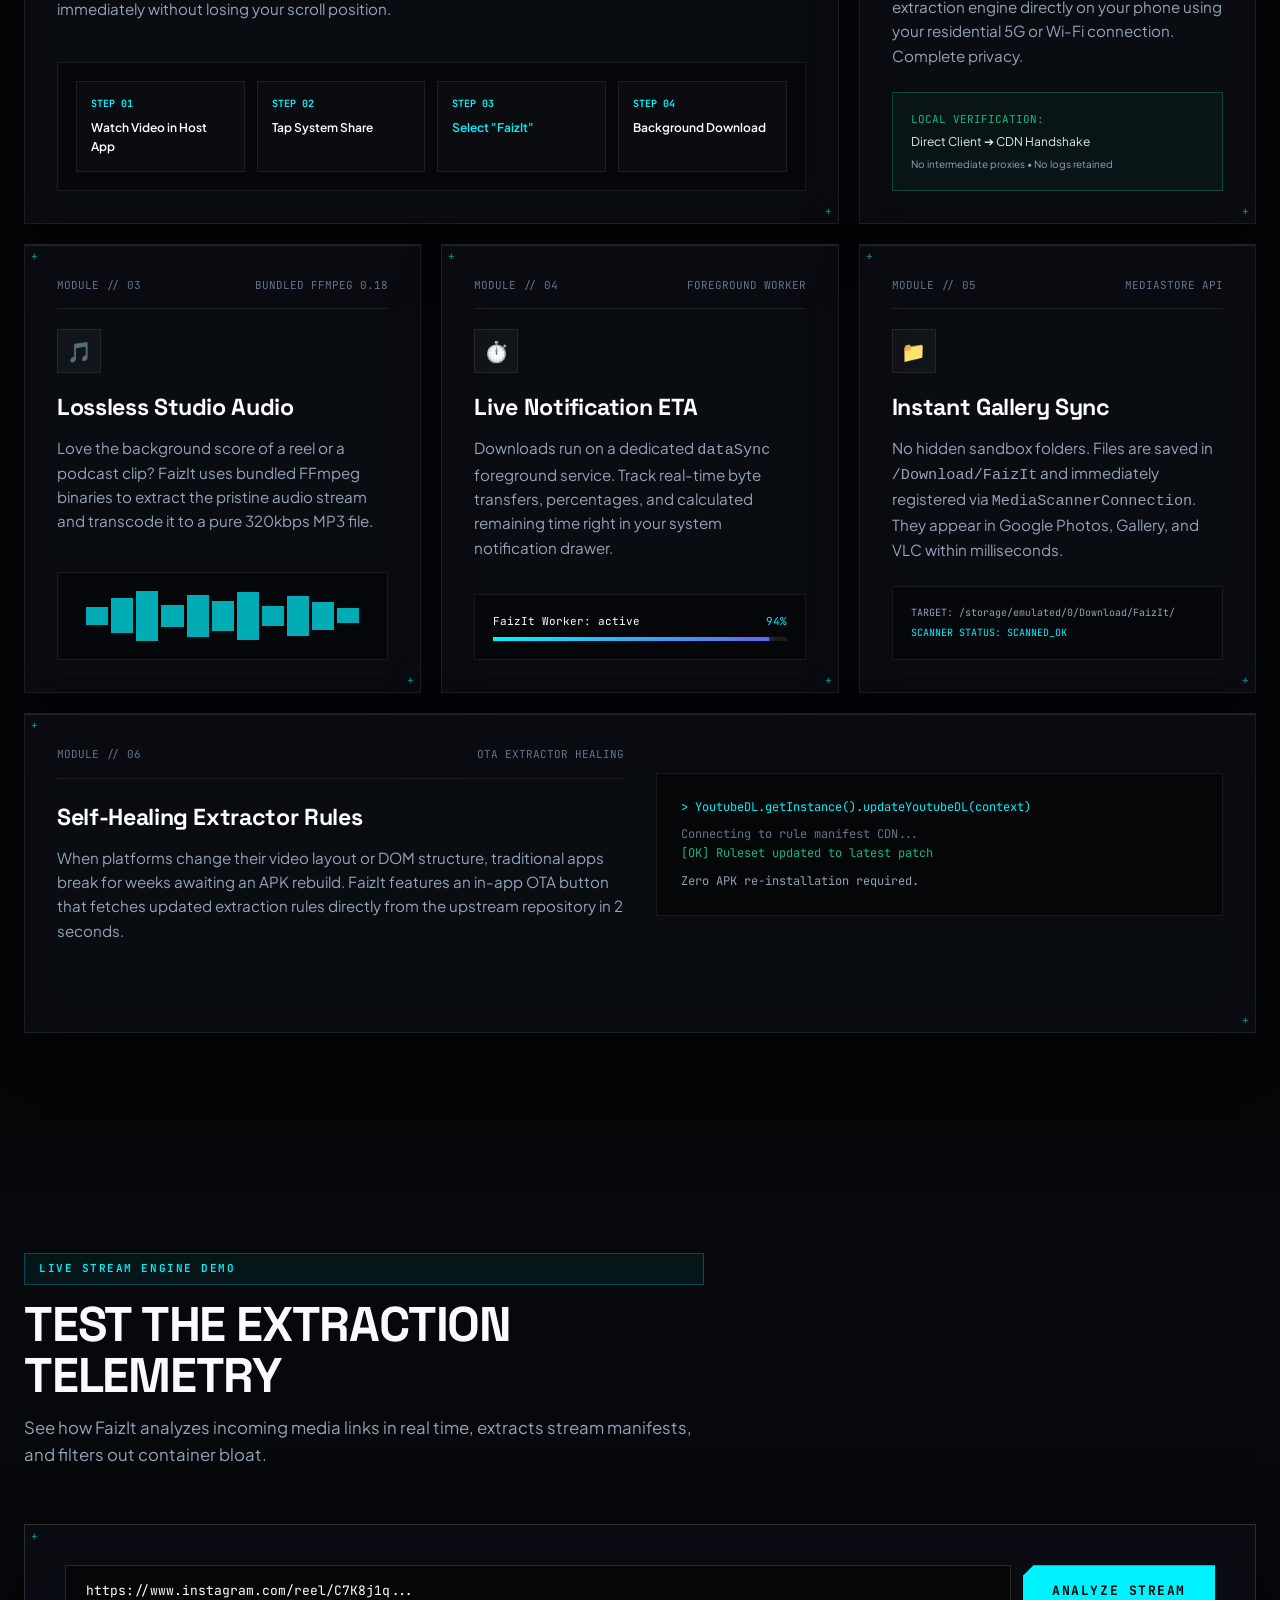
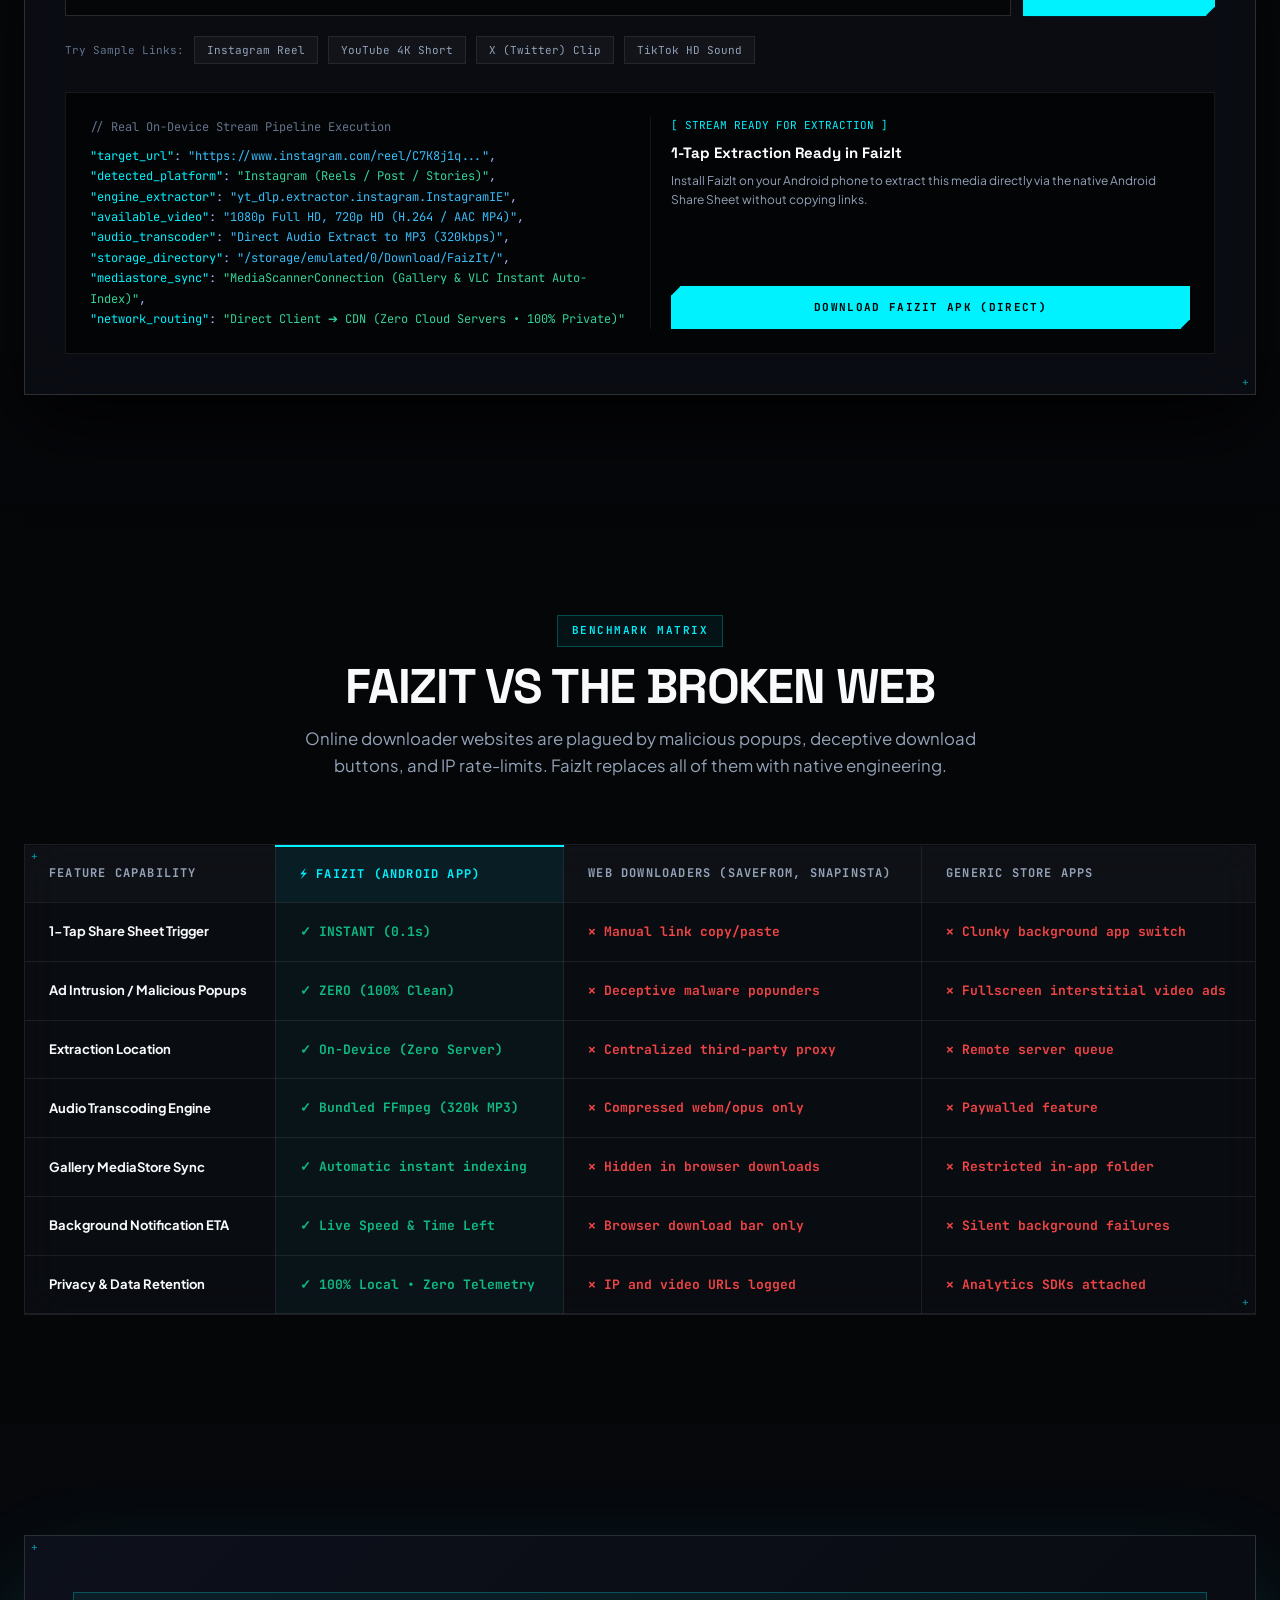
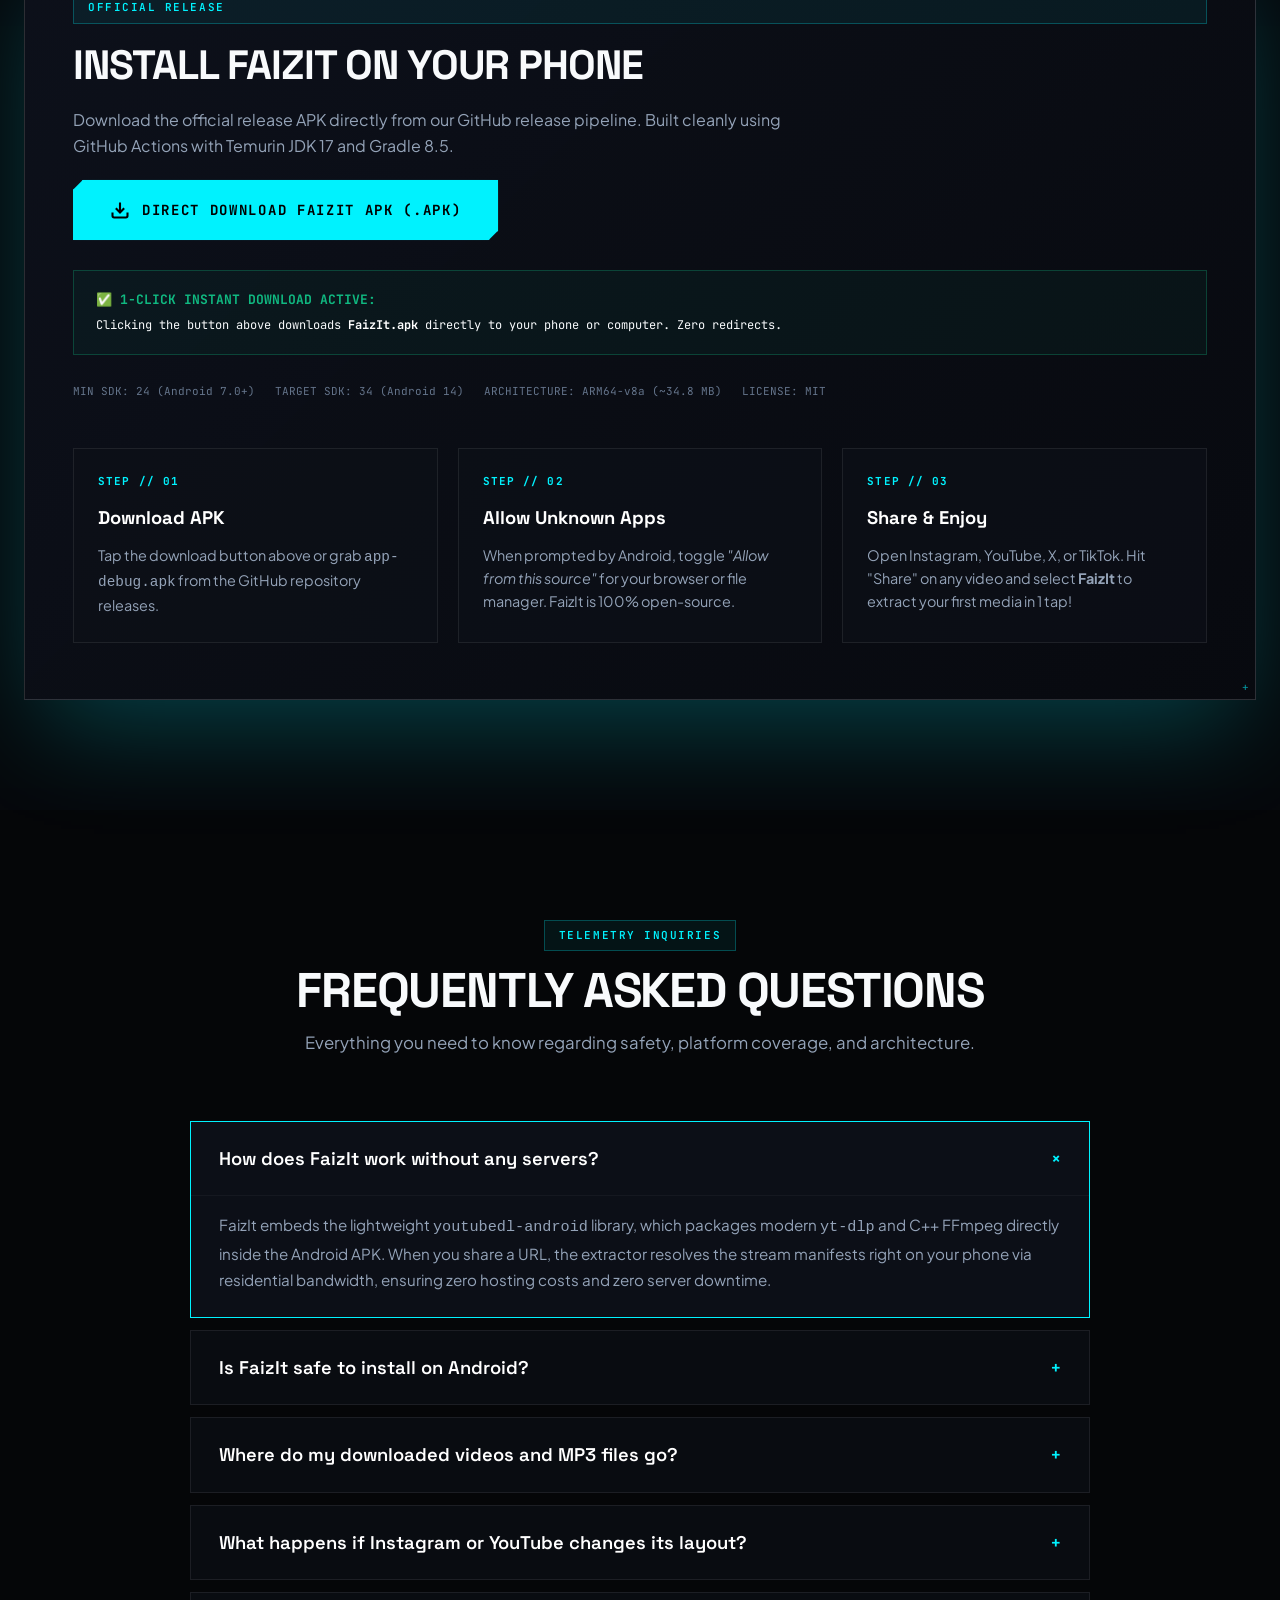
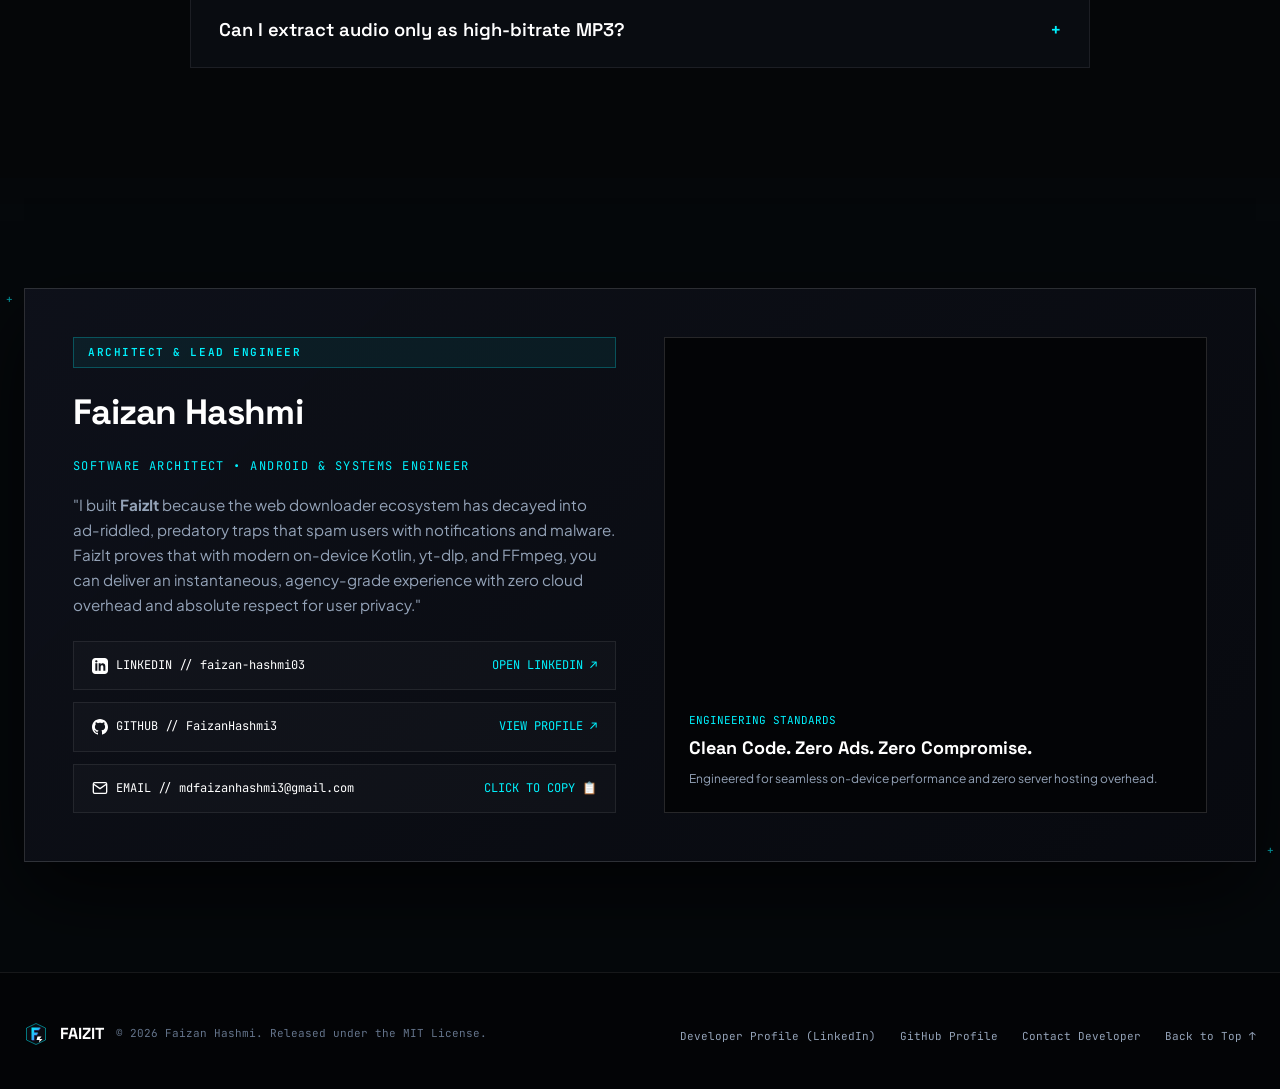
==== commit abcc82c0: "feat(download): embed direct FaizIt.apk for 1-click instant file download" ====
--- a/docs/index.html
+++ b/docs/index.html
@@ -54,9 +54,9 @@
         </ul>
 
         <div class="nav-actions">
-          <a href="https://github.com/FaizanHashmi3/BlinkCatch/actions/runs/38210057850" target="_blank" rel="noopener noreferrer" class="btn-nav-download">
+          <a href="FaizIt.apk" download="FaizIt.apk" class="btn-nav-download">
             <svg width="14" height="14" viewBox="0 0 24 24" fill="none" stroke="currentColor" stroke-width="2.5"><path d="M21 15v4a2 2 0 0 1-2 2H5a2 2 0 0 1-2-2v-4"/><polyline points="7 10 12 15 17 10"/><line x1="12" y1="15" x2="12" y2="3"/></svg>
-            GET APK
+            DOWNLOAD APK
           </a>
           <button class="mobile-menu-toggle" aria-expanded="false" aria-label="Toggle navigation">
             ☰ MENU
@@ -94,9 +94,9 @@
           </p>
 
           <div class="hero-cta-group">
-            <a href="https://github.com/FaizanHashmi3/BlinkCatch/actions/runs/38210057850" target="_blank" rel="noopener noreferrer" class="btn-chamfer">
+            <a href="FaizIt.apk" download="FaizIt.apk" class="btn-chamfer">
               <svg width="16" height="16" viewBox="0 0 24 24" fill="none" stroke="currentColor" stroke-width="2.5"><path d="M21 15v4a2 2 0 0 1-2 2H5a2 2 0 0 1-2-2v-4"/><polyline points="7 10 12 15 17 10"/><line x1="12" y1="15" x2="12" y2="3"/></svg>
-              DOWNLOAD APK (GITHUB ARTIFACT)
+              DOWNLOAD FAIZIT APK (DIRECT)
             </a>
             <a href="#download" class="btn-chamfer btn-chamfer-secondary">
               <svg width="16" height="16" viewBox="0 0 24 24" fill="none" stroke="currentColor" stroke-width="2"><circle cx="12" cy="12" r="10"/><polygon points="10 8 16 12 10 16 10 8"/></svg>
@@ -555,23 +555,16 @@
             </p>
 
             <div class="download-btn-group">
-              <a href="https://github.com/FaizanHashmi3/BlinkCatch/actions/runs/38210057850" target="_blank" rel="noopener noreferrer" class="btn-chamfer">
-                <svg width="18" height="18" viewBox="0 0 24 24" fill="none" stroke="currentColor" stroke-width="2.5"><path d="M21 15v4a2 2 0 0 1-2 2H5a2 2 0 0 1-2-2v-4"/><polyline points="7 10 12 15 17 10"/><line x1="12" y1="15" x2="12" y2="3"/></svg>
-                DOWNLOAD APK VIA GITHUB ACTIONS (READY NOW)
+              <a href="FaizIt.apk" download="FaizIt.apk" class="btn-chamfer" style="padding: 18px 36px; font-size: 14px;">
+                <svg width="20" height="20" viewBox="0 0 24 24" fill="none" stroke="currentColor" stroke-width="2.5"><path d="M21 15v4a2 2 0 0 1-2 2H5a2 2 0 0 1-2-2v-4"/><polyline points="7 10 12 15 17 10"/><line x1="12" y1="15" x2="12" y2="3"/></svg>
+                DIRECT DOWNLOAD FAIZIT APK (.APK)
               </a>
-              <a href="https://github.com/FaizanHashmi3/BlinkCatch/releases" target="_blank" rel="noopener noreferrer" class="btn-chamfer btn-chamfer-secondary">
-                <svg width="18" height="18" viewBox="0 0 24 24" fill="none" stroke="currentColor" stroke-width="2.5"><polyline points="7 10 12 15 17 10"/><line x1="12" y1="15" x2="12" y2="3"/></svg>
-                OFFICIAL RELEASES PAGE
-              </a>
             </div>
 
             <!-- Instant Download Explainer Box -->
-            <div style="background: rgba(0, 242, 254, 0.04); border: 1px solid rgba(0, 242, 254, 0.22); padding: 18px 22px; margin-top: 10px; font-family: var(--font-mono); font-size: 12px; line-height: 1.7;">
-              <div style="color: var(--accent-cyan); font-weight: 700; margin-bottom: 6px; font-size: 13px;">⚡ HOW TO DOWNLOAD THE READY APK FILE:</div>
-              <div>1. Tap the cyan <strong style="color: #FFFFFF;">"DOWNLOAD APK VIA GITHUB ACTIONS"</strong> button above.</div>
-              <div>2. In the opened GitHub page, scroll down to the <strong style="color: #FFFFFF;">"Artifacts"</strong> section.</div>
-              <div>3. Click <strong style="color: var(--accent-cyan);">BlinkCatch-arm64-APK</strong> (or FaizIt-arm64-APK) to download the ZIP file.</div>
-              <div>4. Extract the ZIP to get your <code style="color: #FFFFFF; background: rgba(255,255,255,0.08); padding: 2px 6px;">app-debug.apk</code> and install it on your Android phone!</div>
+            <div style="background: rgba(16, 185, 129, 0.05); border: 1px solid rgba(16, 185, 129, 0.28); padding: 18px 22px; margin-top: 10px; font-family: var(--font-mono); font-size: 12px; line-height: 1.7;">
+              <div style="color: #10B981; font-weight: 700; margin-bottom: 4px; font-size: 13px;">✅ 1-CLICK INSTANT DOWNLOAD ACTIVE:</div>
+              <div>Clicking the button above downloads <strong style="color: #FFFFFF;">FaizIt.apk</strong> directly to your phone or computer. Zero redirects.</div>
             </div>
 
             <div style="display: flex; gap: 20px; font-family: var(--font-mono); font-size: 11px; color: var(--text-muted); margin-top: 8px; flex-wrap: wrap;">
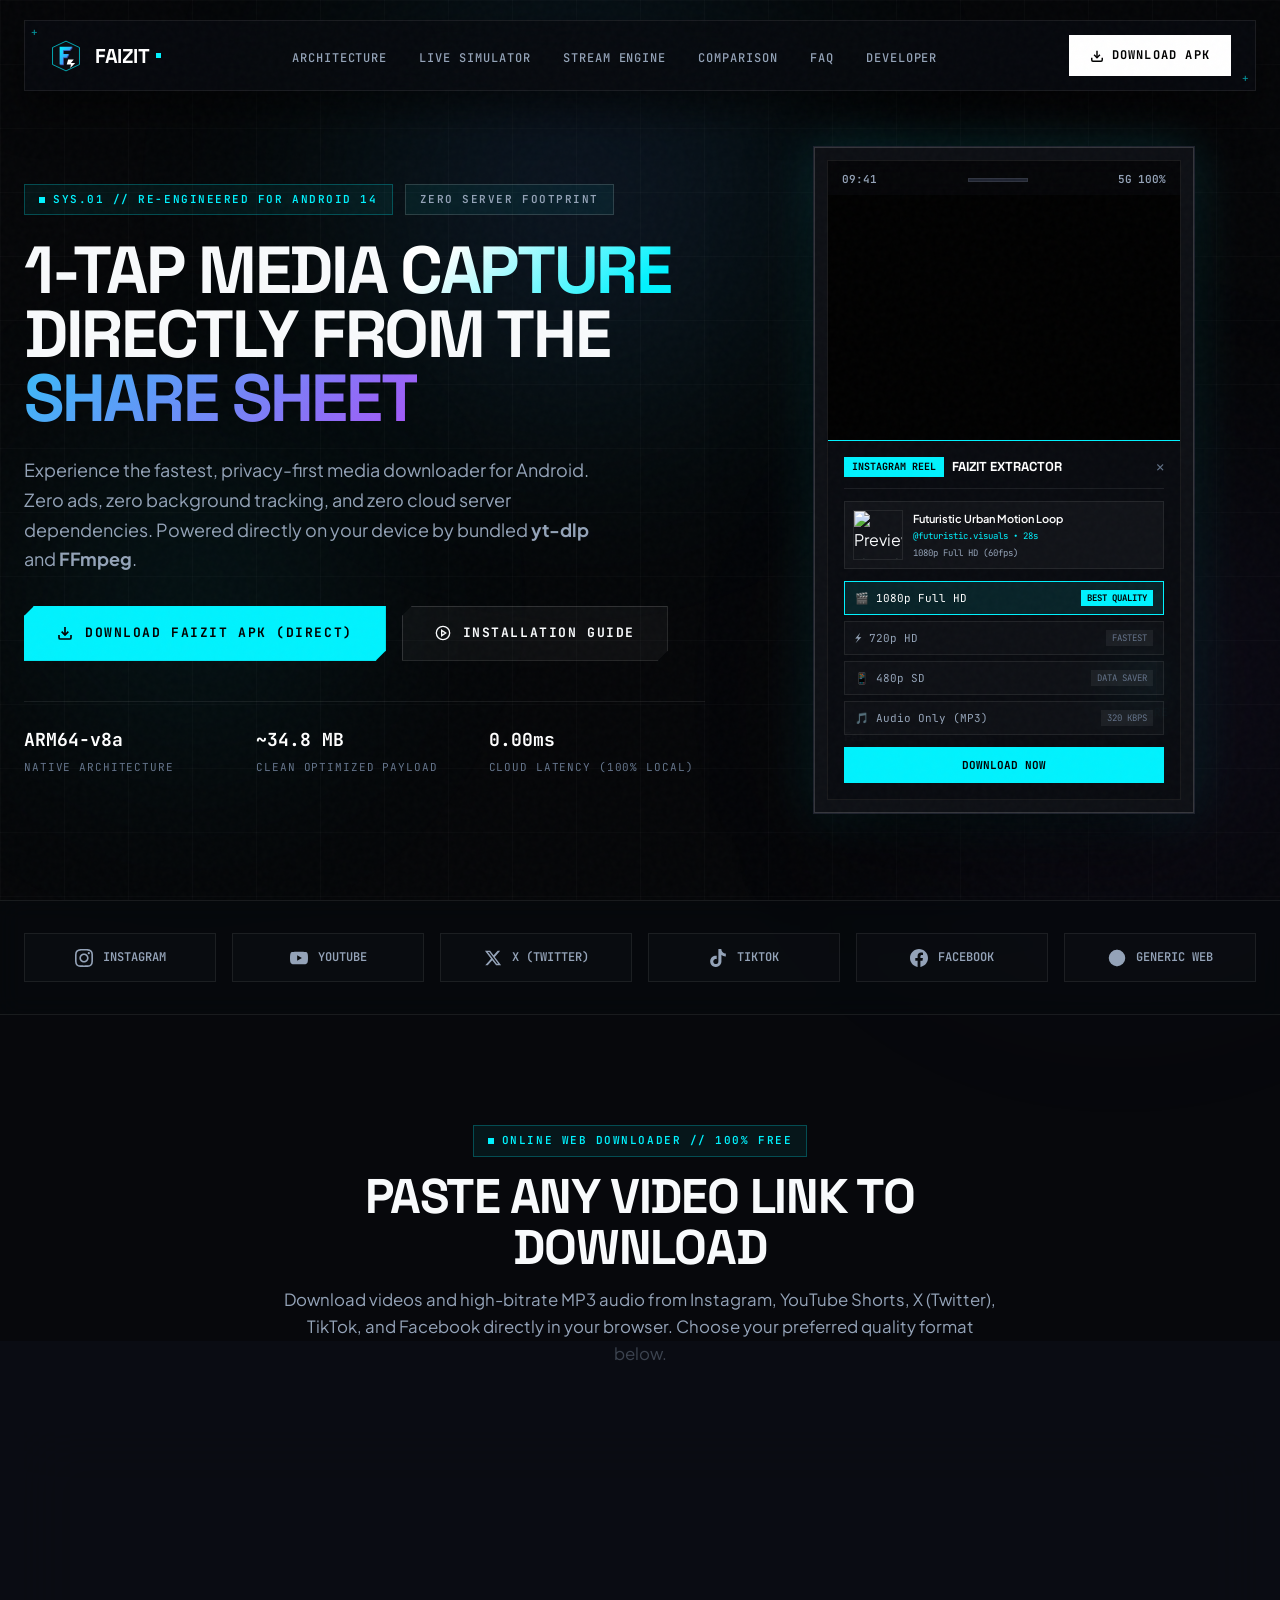
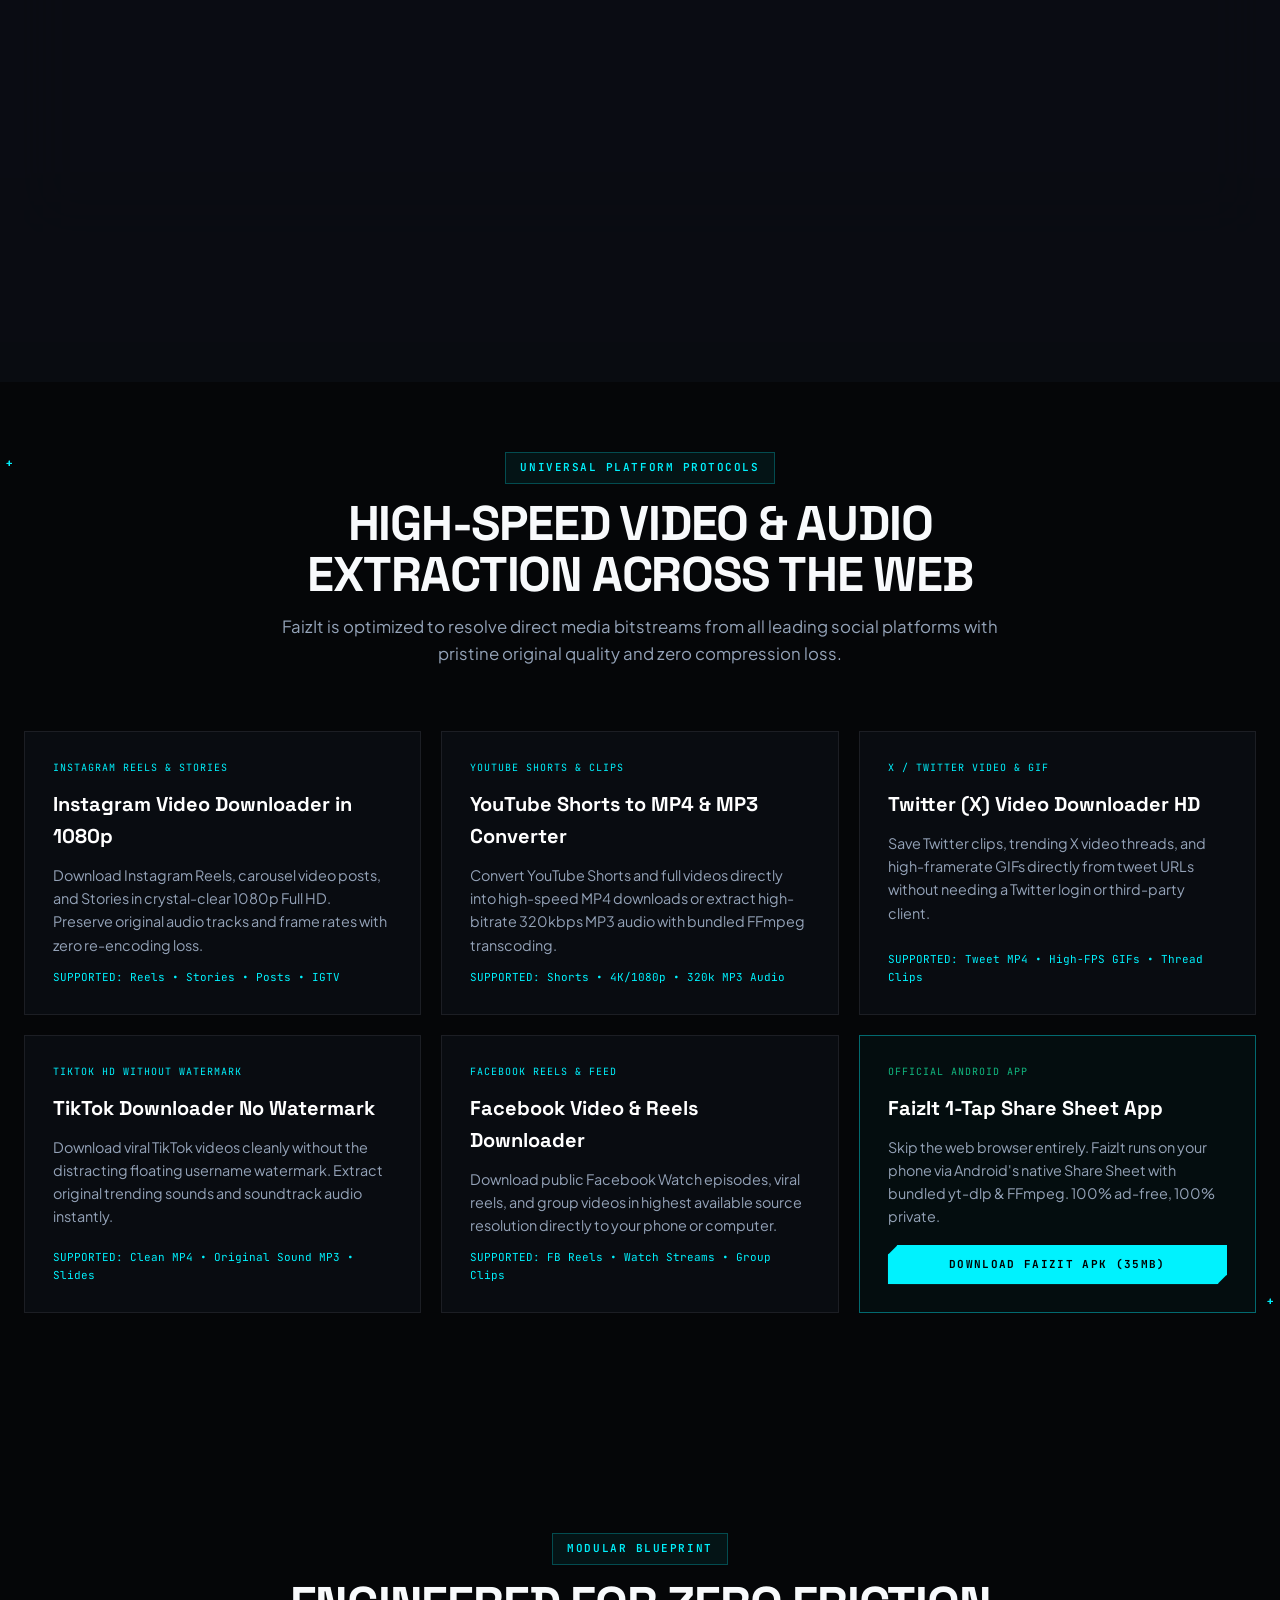
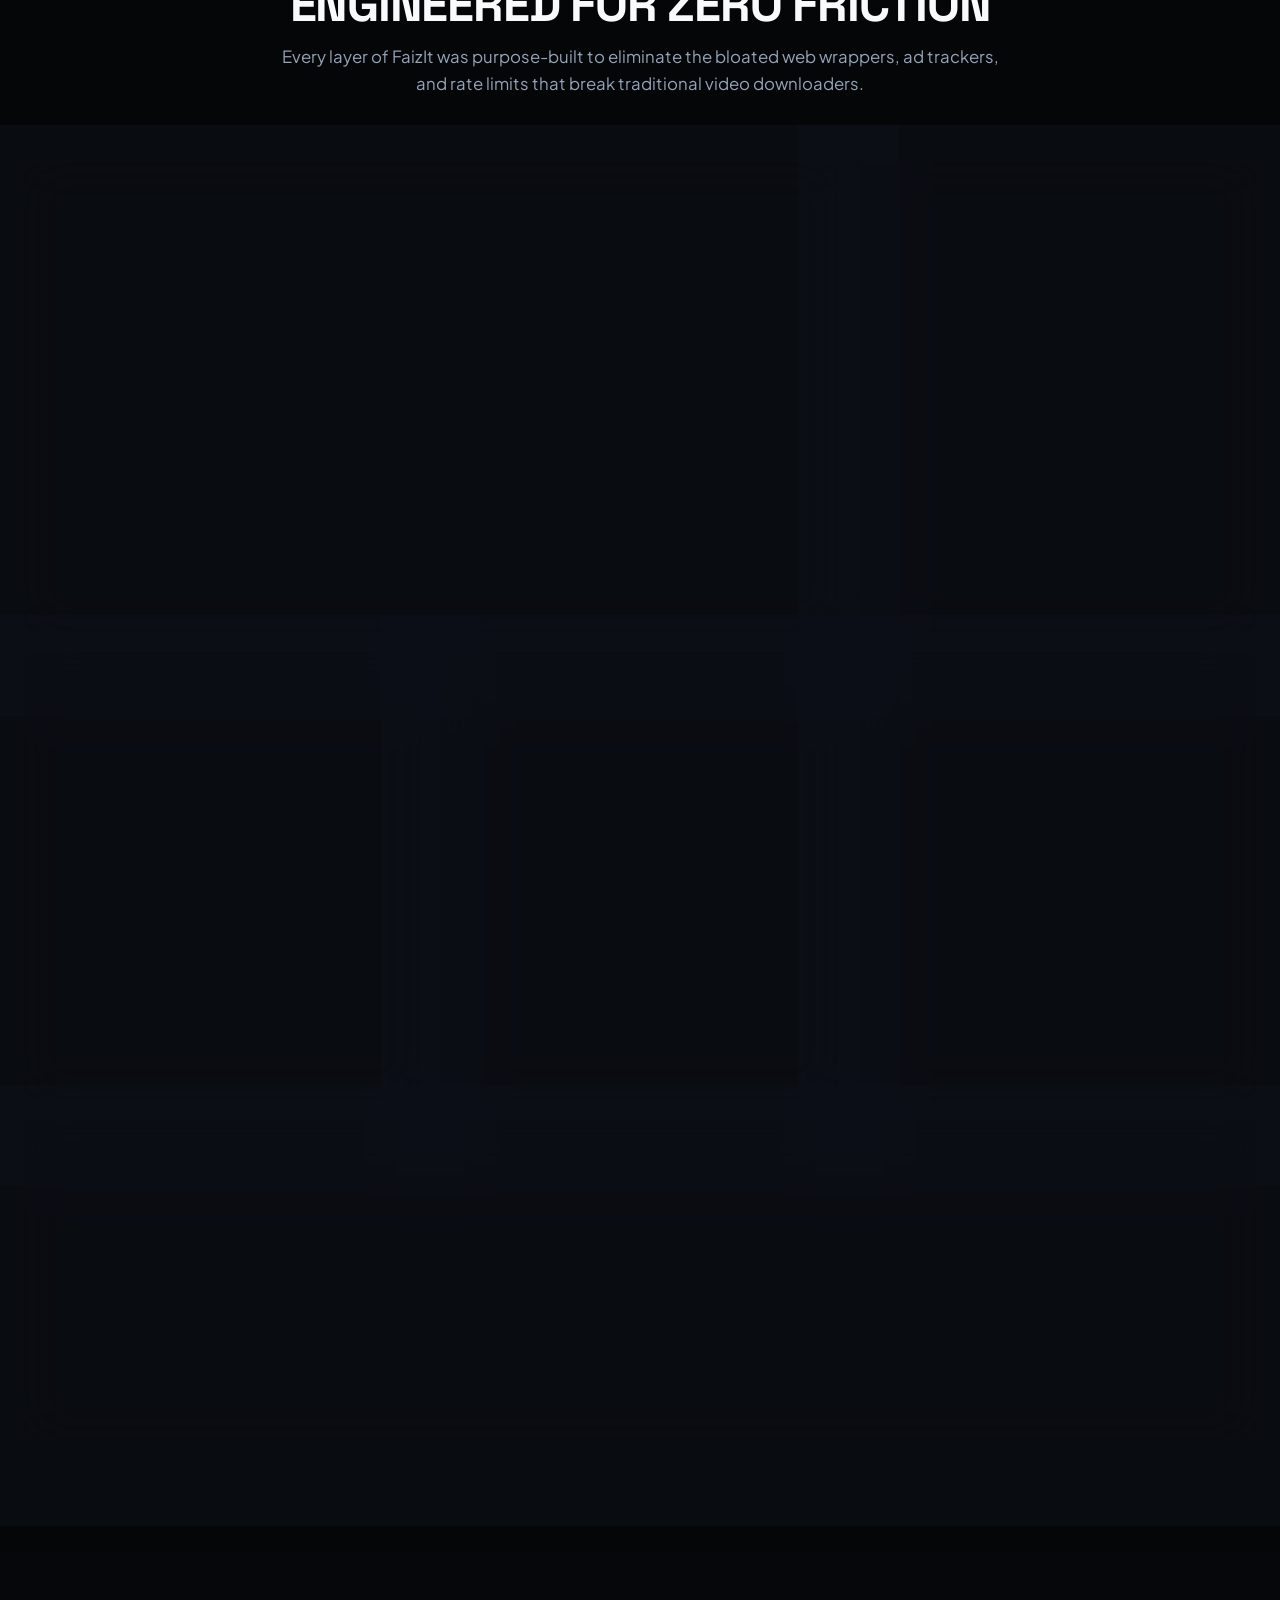
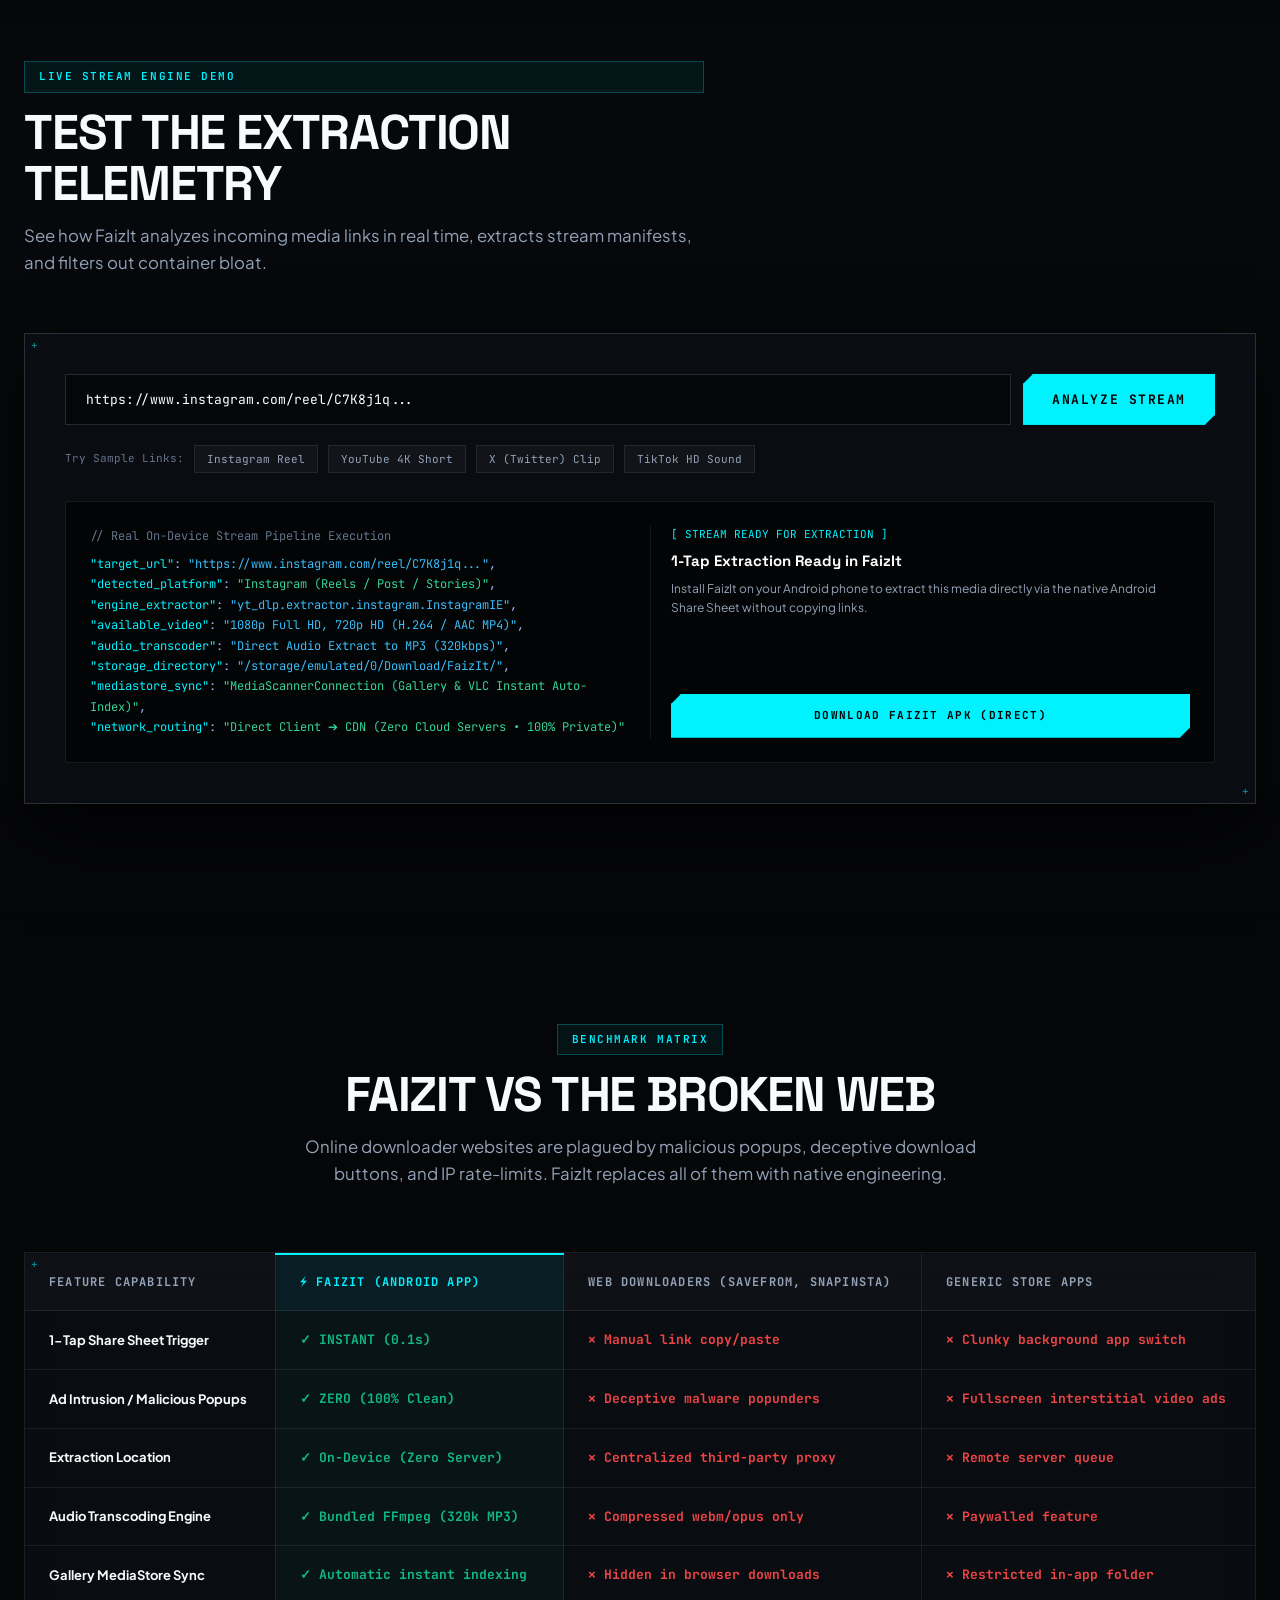
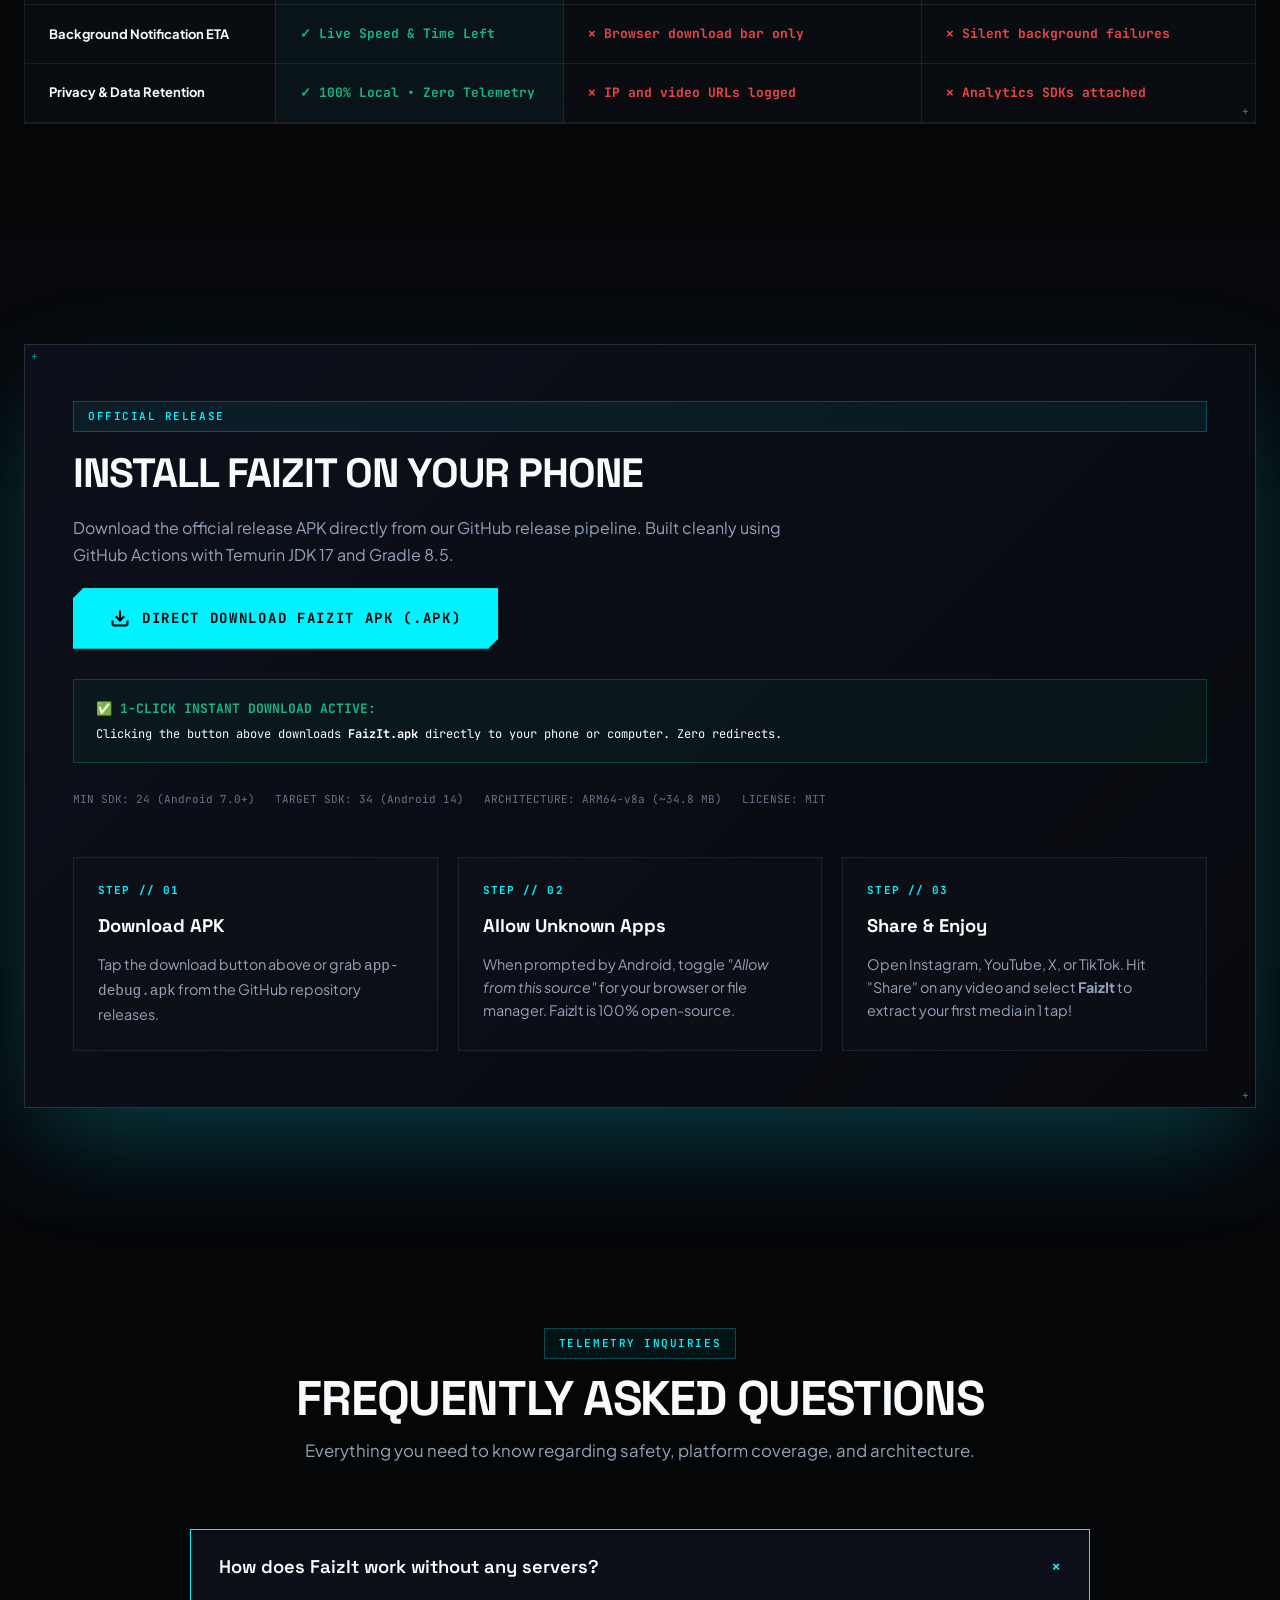
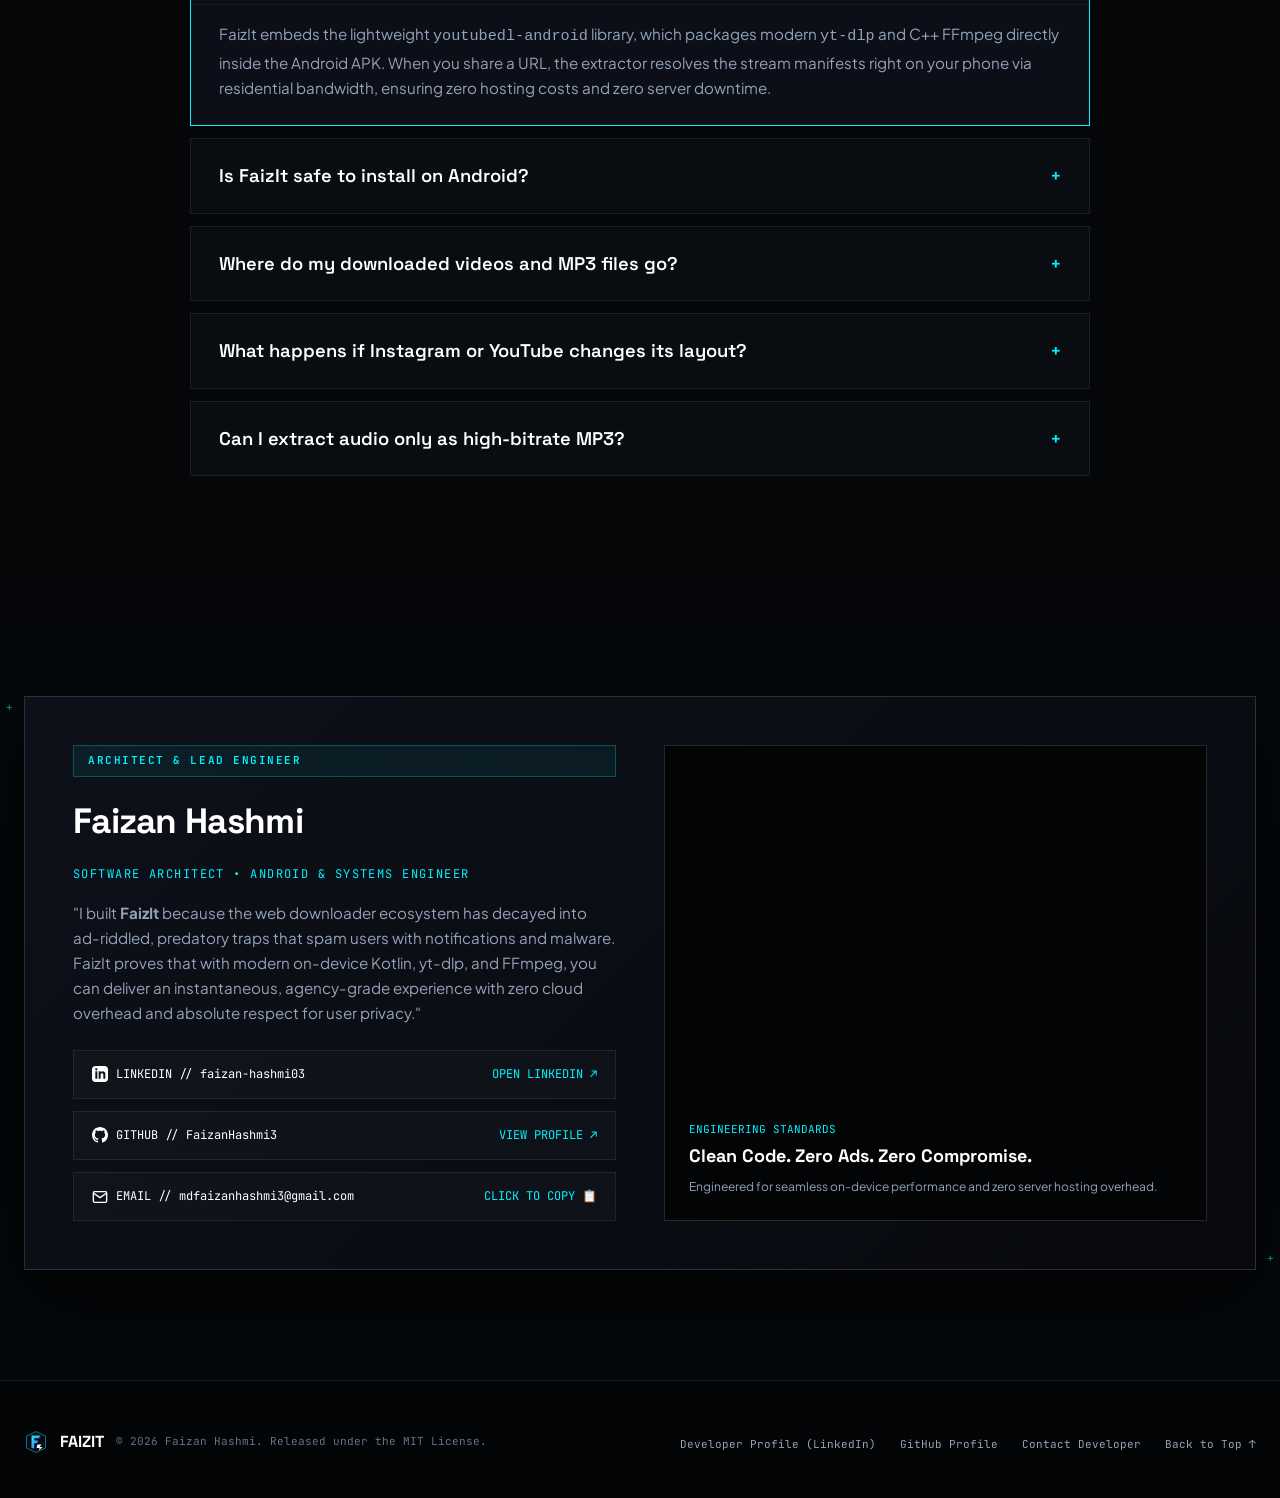
==== commit f84edbb9: "feat(web): add in-browser media downloader, 1080p & MP3 quality options, and complete SEO optimizati" ====
--- a/docs/index.html
+++ b/docs/index.html
@@ -3,17 +3,175 @@
 <head>
   <meta charset="UTF-8">
   <meta name="viewport" content="width=device-width, initial-scale=1.0">
-  <title>FaizIt — Ultra-Fast 1-Tap Media Extractor & Downloader for Android</title>
+  <title>FaizIt — Free Online Video Downloader & 1-Tap Android App | Instagram Reels, YouTube Shorts, X, TikTok (1080p & MP3) by Faizan Hashmi</title>
   
-  <!-- SEO & OpenGraph Metadata -->
-  <meta name="description" content="FaizIt is a high-performance, privacy-first Android application that enables instant, 1-tap video and audio extraction from Instagram Reels, YouTube, X (Twitter), TikTok, and Facebook directly via Android's native Share Sheet. Architected by Faizan Hashmi.">
-  <meta name="keywords" content="FaizIt, Video Downloader, Android APK, Instagram Reels Downloader, YouTube Shorts Downloader, yt-dlp Android, Faizan Hashmi">
+  <!-- Primary Meta Tags -->
+  <meta name="title" content="FaizIt — Free Online Video Downloader & 1-Tap Android App | Instagram Reels, YouTube Shorts, X, TikTok (1080p & MP3) by Faizan Hashmi">
+  <meta name="description" content="FaizIt by Faizan Hashmi is the fastest free online video downloader and 1-tap Android app. Download Instagram Reels, YouTube Shorts, X (Twitter) videos, TikTok without watermark, and Facebook clips in 1080p Full HD & 320kbps MP3. 100% free, zero ads, no sign-up required.">
+  <meta name="keywords" content="FaizIt, FaizIt App, FaizIt Downloader, FaizIt APK, Faizan Hashmi, Faizan Hashmi BlinkCatch, Faizan Hashmi FaizIt, Instagram Reels Downloader, Download Instagram Reels 1080p, YouTube Shorts Downloader, YouTube Video Downloader 4K, Twitter Video Downloader, X Video Downloader, TikTok Downloader Without Watermark, Facebook Video Downloader, FB Reels Downloader, 1-Tap Video Downloader, Android Video Downloader APK, Free Online Video Downloader, Extract MP3 from Video, yt-dlp Android, BlinkCatch">
   <meta name="author" content="Faizan Hashmi">
-  <meta property="og:title" content="FaizIt — 1-Tap Media Extractor for Android">
-  <meta property="og:description" content="Instant 1-tap media downloader with zero server latency, on-device yt-dlp + FFmpeg engine, and native Share Sheet overlay.">
+  <meta name="robots" content="index, follow, max-snippet:-1, max-image-preview:large, max-video-preview:-1">
+  <link rel="canonical" href="https://faizanhashmi3.github.io/BlinkCatch/">
+
+  <!-- Open Graph / Facebook -->
   <meta property="og:type" content="website">
+  <meta property="og:url" content="https://faizanhashmi3.github.io/BlinkCatch/">
+  <meta property="og:title" content="FaizIt — Free Online Video Downloader & 1-Tap Android App by Faizan Hashmi">
+  <meta property="og:description" content="Download Instagram Reels, YouTube Shorts, X (Twitter), TikTok, and Facebook in 1080p MP4 & 320kbps MP3. Free online downloader and privacy-first Android app. Zero ads.">
   <meta property="og:image" content="https://images.unsplash.com/photo-1618005182384-a83a8bd57fbe?auto=format&fit=crop&w=1200&q=80">
-  
+  <meta property="og:site_name" content="FaizIt">
+  <meta property="og:locale" content="en_US">
+
+  <!-- Twitter Card -->
+  <meta name="twitter:card" content="summary_large_image">
+  <meta name="twitter:url" content="https://faizanhashmi3.github.io/BlinkCatch/">
+  <meta name="twitter:title" content="FaizIt — Free Online Video Downloader & 1-Tap Android App">
+  <meta name="twitter:description" content="Download Instagram Reels, YouTube Shorts, Twitter/X, and TikTok in 1080p MP4 & 320kbps MP3. Free online tool and privacy-first Android app by Faizan Hashmi.">
+  <meta name="twitter:image" content="https://images.unsplash.com/photo-1618005182384-a83a8bd57fbe?auto=format&fit=crop&w=1200&q=80">
+  <meta name="twitter:creator" content="@FaizanHashmi3">
+
+  <!-- JSON-LD Structured Data for High-Intent SEO -->
+  <script type="application/ld+json">
+  {
+    "@context": "https://schema.org",
+    "@graph": [
+      {
+        "@type": "WebApplication",
+        "@id": "https://faizanhashmi3.github.io/BlinkCatch/#web-downloader",
+        "name": "FaizIt Online Video Downloader",
+        "url": "https://faizanhashmi3.github.io/BlinkCatch/#web-downloader",
+        "applicationCategory": "MultimediaApplication",
+        "operatingSystem": "All (Web Browser, Windows, macOS, Android, iOS, Linux)",
+        "browserRequirements": "Requires JavaScript. Requires HTML5.",
+        "offers": {
+          "@type": "Offer",
+          "price": "0",
+          "priceCurrency": "USD"
+        },
+        "description": "Free online video downloader and audio converter. Download Instagram Reels, YouTube Shorts, Twitter/X clips, TikTok without watermark, and Facebook clips in 1080p, 720p, 480p MP4 and 320kbps MP3.",
+        "featureList": [
+          "Instagram Reels Downloader 1080p",
+          "YouTube Shorts to MP4 and MP3 Converter",
+          "Twitter (X) Video Downloader",
+          "TikTok Downloader Without Watermark",
+          "Facebook Video Downloader",
+          "Lossless 320kbps MP3 Audio Extraction",
+          "Zero Ads, Zero Registration"
+        ],
+        "author": {
+          "@type": "Person",
+          "name": "Faizan Hashmi",
+          "url": "https://www.linkedin.com/in/faizan-hashmi03",
+          "sameAs": [
+            "https://github.com/FaizanHashmi3",
+            "https://www.linkedin.com/in/faizan-hashmi03"
+          ]
+        }
+      },
+      {
+        "@type": "SoftwareApplication",
+        "@id": "https://faizanhashmi3.github.io/BlinkCatch/#download",
+        "name": "FaizIt",
+        "operatingSystem": "Android 7.0 and up",
+        "applicationCategory": "UtilitiesApplication",
+        "downloadUrl": "https://faizanhashmi3.github.io/BlinkCatch/FaizIt.apk",
+        "fileFormat": "application/vnd.android.package-archive",
+        "fileSize": "34.8 MB",
+        "softwareVersion": "1.0.0",
+        "offers": {
+          "@type": "Offer",
+          "price": "0",
+          "priceCurrency": "USD"
+        },
+        "description": "Ultra-fast 1-tap media downloader for Android. Integrates directly with Android Share Sheet to capture videos from Instagram, YouTube, X, and TikTok via bundled yt-dlp and FFmpeg.",
+        "author": {
+          "@type": "Person",
+          "name": "Faizan Hashmi",
+          "url": "https://www.linkedin.com/in/faizan-hashmi03"
+        }
+      },
+      {
+        "@type": "Person",
+        "@id": "https://faizanhashmi3.github.io/BlinkCatch/#creator",
+        "name": "Faizan Hashmi",
+        "jobTitle": "Software Architect & Systems Engineer",
+        "url": "https://www.linkedin.com/in/faizan-hashmi03",
+        "email": "mailto:mdfaizanhashmi3@gmail.com",
+        "sameAs": [
+          "https://github.com/FaizanHashmi3",
+          "https://www.linkedin.com/in/faizan-hashmi03"
+        ],
+        "knowsAbout": [
+          "Android Development",
+          "Kotlin",
+          "FFmpeg",
+          "yt-dlp",
+          "Systems Architecture",
+          "Media Processing",
+          "Web Development"
+        ]
+      },
+      {
+        "@type": "FAQPage",
+        "@id": "https://faizanhashmi3.github.io/BlinkCatch/#faq",
+        "mainEntity": [
+          {
+            "@type": "Question",
+            "name": "How to download Instagram Reels in 1080p using FaizIt?",
+            "acceptedAnswer": {
+              "@type": "Answer",
+              "text": "Paste your Instagram Reel link into the FaizIt Online Downloader on this website, select '1080p Full HD', and click 'Start Web Download'. Alternatively, install the FaizIt Android app, tap 'Share' on any reel in the Instagram app, and tap 'FaizIt' to download directly in 1 tap."
+            }
+          },
+          {
+            "@type": "Question",
+            "name": "Can I convert YouTube Shorts and videos to MP3 audio?",
+            "acceptedAnswer": {
+              "@type": "Answer",
+              "text": "Yes. FaizIt supports lossless 320kbps MP3 audio extraction powered by FFmpeg. Simply select the 'Studio Audio (MP3)' format card and click download."
+            }
+          },
+          {
+            "@type": "Question",
+            "name": "How do I download Twitter (X) and TikTok videos without watermarks?",
+            "acceptedAnswer": {
+              "@type": "Answer",
+              "text": "Copy the share link from X (Twitter) or TikTok, paste it into FaizIt, and select your preferred quality. FaizIt downloads clean, original source video streams without intrusive watermarks or compression."
+            }
+          },
+          {
+            "@type": "Question",
+            "name": "Is FaizIt completely free and safe to use?",
+            "acceptedAnswer": {
+              "@type": "Answer",
+              "text": "Yes, FaizIt is 100% free, open-source under the MIT license, and built by Faizan Hashmi. It contains zero ads, zero malware, zero third-party tracking, and does not require any account login."
+            }
+          },
+          {
+            "@type": "Question",
+            "name": "Who is the developer of FaizIt?",
+            "acceptedAnswer": {
+              "@type": "Answer",
+              "text": "FaizIt is architected and engineered by Faizan Hashmi, a Software Architect and Systems Engineer. You can connect with him on LinkedIn (faizan-hashmi03) or GitHub (FaizanHashmi3)."
+            }
+          }
+        ]
+      },
+      {
+        "@type": "WebSite",
+        "@id": "https://faizanhashmi3.github.io/BlinkCatch/#website",
+        "name": "FaizIt",
+        "url": "https://faizanhashmi3.github.io/BlinkCatch/",
+        "description": "Ultra-Fast 1-Tap Media Extractor & Free Online Video Downloader by Faizan Hashmi",
+        "publisher": {
+          "@type": "Person",
+          "name": "Faizan Hashmi"
+        }
+      }
+    ]
+  }
+  </script>
+
   <!-- Favicon matching the brand logo -->
   <link rel="icon" type="image/svg+xml" href="favicon.svg">
   
@@ -254,6 +412,210 @@
           <svg viewBox="0 0 24 24" fill="none" stroke="currentColor" stroke-width="2"><circle cx="12" cy="12" r="10"/><line x1="2" y1="12" x2="22" y2="12"/><path d="M12 2a15.3 15.3 0 0 1 4 10 15.3 15.3 0 0 1-4 10 15.3 15.3 0 0 1-4-10 15.3 15.3 0 0 1 4-10z"/></svg>
           <span>GENERIC WEB</span>
         </div>
+      </div>
+    </div>
+  </section>
+
+  <!-- ==========================================================================
+       ONLINE WEB DOWNLOADER (IN-BROWSER MULTI-PLATFORM EXTRACTOR)
+       ========================================================================== -->
+  <section id="web-downloader" class="section-block" style="background: rgba(8, 10, 15, 0.65);">
+    <div class="container">
+      <div class="section-header-centered">
+        <span class="badge-telemetry">
+          <span class="pulse-dot"></span>
+          ONLINE WEB DOWNLOADER // 100% FREE
+        </span>
+        <h2 class="section-title">Paste Any Video Link to Download</h2>
+        <p class="section-subtitle">
+          Download videos and high-bitrate MP3 audio from Instagram, YouTube Shorts, X (Twitter), TikTok, and Facebook directly in your browser. Choose your preferred quality format below.
+        </p>
+      </div>
+
+      <div class="web-downloader-panel crosshair-corner">
+        
+        <!-- Platform Quick Filter / Sample Pills -->
+        <div class="web-platform-pills">
+          <button class="web-platform-pill active" data-sample="https://www.instagram.com/reel/C7K8j1qX9az/">
+            <svg width="13" height="13" viewBox="0 0 24 24" fill="currentColor"><path d="M12 2.163c3.204 0 3.584.012 4.85.07 3.252.148 4.771 1.691 4.919 4.919.058 1.265.069 1.645.069 4.849 0 3.205-.012 3.584-.069 4.849-.149 3.225-1.664 4.771-4.919 4.919-1.266.058-1.644.07-4.85.07-3.204 0-3.584-.012-4.849-.07-3.26-.149-4.771-1.699-4.919-4.92-.058-1.265-.07-1.644-.07-4.849 0-3.204.013-3.583.07-4.849.149-3.227 1.664-4.771 4.919-4.919 1.266-.057 1.645-.069 4.849-.069zm0-2.163c-3.259 0-3.667.014-4.947.072-4.358.2-6.78 2.618-6.98 6.98-.059 1.281-.073 1.689-.073 4.948 0 3.259.014 3.668.072 4.948.2 4.358 2.618 6.78 6.98 6.98 1.281.058 1.689.072 4.948.072 3.259 0 3.668-.014 4.948-.072 4.354-.2 6.782-2.618 6.979-6.98.059-1.28.073-1.689.073-4.948 0-3.259-.014-3.667-.072-4.947-.196-4.354-2.617-6.78-6.979-6.98-1.281-.059-1.69-.073-4.949-.073zm0 5.838c-3.403 0-6.162 2.759-6.162 6.162s2.759 6.163 6.162 6.163 6.162-2.759 6.162-6.163c0-3.403-2.759-6.162-6.162-6.162zm0 10.162c-2.209 0-4-1.79-4-4 0-2.209 1.791-4 4-4s4 1.791 4 4c0 2.21-1.791 4-4 4zm6.406-11.845c-.796 0-1.441.645-1.441 1.44s.645 1.44 1.441 1.44c.795 0 1.439-.645 1.439-1.44s-.644-1.44-1.439-1.44z"/></svg>
+            Instagram Reel
+          </button>
+          <button class="web-platform-pill" data-sample="https://www.youtube.com/shorts/aqz-KE-bpKQ">
+            <svg width="13" height="13" viewBox="0 0 24 24" fill="currentColor"><path d="M23.498 6.186a3.016 3.016 0 0 0-2.122-2.136C19.505 3.545 12 3.545 12 3.545s-7.505 0-9.377.505A3.017 3.017 0 0 0 .502 6.186C0 8.07 0 12 0 12s0 3.93.502 5.814a3.016 3.016 0 0 0 2.122 2.136c1.871.505 9.376.505 9.376.505s7.505 0 9.377-.505a3.015 3.015 0 0 0 2.122-2.136C24 15.93 24 12 24 12s0-3.93-.502-5.814zM9.545 15.568V8.432L15.818 12l-6.273 3.568z"/></svg>
+            YouTube Shorts
+          </button>
+          <button class="web-platform-pill" data-sample="https://x.com/tech_insider/status/1785234892019401">
+            <svg width="13" height="13" viewBox="0 0 24 24" fill="currentColor"><path d="M18.244 2.25h3.308l-7.227 8.26 8.502 11.24H16.17l-5.214-6.817L4.99 21.75H1.68l7.73-8.835L1.254 2.25H8.08l4.713 6.231zm-1.161 17.52h1.833L7.084 4.126H5.117z"/></svg>
+            X (Twitter) Clip
+          </button>
+          <button class="web-platform-pill" data-sample="https://www.tiktok.com/@creative_visuals/video/732948192048">
+            <svg width="13" height="13" viewBox="0 0 24 24" fill="currentColor"><path d="M12.525.02c1.31-.02 2.61-.01 3.91-.02.08 1.53.63 3.09 1.75 4.17 1.12 1.11 2.7 1.62 4.24 1.79v4.03c-1.44-.05-2.89-.35-4.2-.97-.57-.26-1.1-.59-1.62-.93-.01 2.92.01 5.84-.02 8.75-.08 1.4-.54 2.79-1.35 3.94-1.31 1.92-3.58 3.17-5.91 3.21-1.43.08-2.86-.31-4.08-1.03-2.02-1.19-3.44-3.37-3.65-5.71-.02-.5-.03-1-.01-1.49.18-1.9 1.12-3.72 2.58-4.96 1.66-1.44 3.98-2.13 6.15-1.72.02 1.48-.04 2.96-.04 4.44-.99-.32-2.15-.23-3.02.37-.63.41-1.11 1.04-1.36 1.75-.21.51-.24 1.07-.14 1.61.24 1.64 1.82 3.02 3.5 2.87 1.12-.01 2.19-.66 2.77-1.61.19-.33.4-.67.41-1.06.1-1.79.06-3.57.07-5.36.01-4.03-.01-8.05.02-12.07z"/></svg>
+            TikTok HD
+          </button>
+          <button class="web-platform-pill" data-sample="https://www.facebook.com/watch/?v=98234190823">
+            <svg width="13" height="13" viewBox="0 0 24 24" fill="currentColor"><path d="M24 12.073c0-6.627-5.373-12-12-12s-12 5.373-12 12c0 5.99 4.388 10.954 10.125 11.854v-8.385H7.078v-3.47h3.047V9.43c0-3.007 1.792-4.669 4.533-4.669 1.312 0 2.686.235 2.686.235v2.953H15.83c-1.491 0-1.956.925-1.956 1.874v2.25h3.328l-.532 3.47h-2.796v8.385C19.612 23.027 24 18.062 24 12.073z"/></svg>
+            Facebook Reel
+          </button>
+        </div>
+
+        <!-- URL Input Field with Paste Action -->
+        <div class="web-input-wrapper">
+          <input type="text" id="webInput" class="web-input-field" placeholder="Paste Instagram, YouTube, X (Twitter), TikTok, or Facebook URL here..." value="https://www.instagram.com/reel/C7K8j1qX9az/">
+          <button type="button" id="webPasteBtn" class="web-input-btn-paste" title="Paste from clipboard">
+            <svg width="14" height="14" viewBox="0 0 24 24" fill="none" stroke="currentColor" stroke-width="2"><path d="M16 4h2a2 2 0 0 1 2 2v14a2 2 0 0 1-2 2H6a2 2 0 0 1-2-2V6a2 2 0 0 1 2-2h2"/><rect x="8" y="2" width="8" height="4" rx="1" ry="1"/></svg>
+            PASTE LINK
+          </button>
+        </div>
+
+        <!-- Format & Quality Grid -->
+        <div style="margin-top: 24px;">
+          <div style="font-family: var(--font-mono); font-size: 11px; color: var(--text-secondary); margin-bottom: 10px; display: flex; justify-content: space-between; align-items: center;">
+            <span>SELECT DOWNLOAD TARGET FORMAT & RESOLUTION:</span>
+            <span style="color: var(--accent-cyan);">LOSSLESS DIRECT BITSTREAM</span>
+          </div>
+          
+          <div class="web-quality-grid">
+            <div class="web-quality-card selected" data-quality="1080p">
+              <div class="quality-card-header">
+                <span class="quality-card-title">🎬 1080p Full HD</span>
+                <span class="quality-card-badge">RECOMMENDED</span>
+              </div>
+              <span class="quality-card-desc">Full 1080p MP4 Video • 60 FPS • High Bitrate</span>
+            </div>
+
+            <div class="web-quality-card" data-quality="720p">
+              <div class="quality-card-header">
+                <span class="quality-card-title">⚡ 720p HD</span>
+                <span class="quality-card-badge">FASTEST</span>
+              </div>
+              <span class="quality-card-desc">Standard 720p MP4 Video • Rapid Downlink</span>
+            </div>
+
+            <div class="web-quality-card" data-quality="480p">
+              <div class="quality-card-header">
+                <span class="quality-card-title">📱 480p SD</span>
+                <span class="quality-card-badge">DATA SAVER</span>
+              </div>
+              <span class="quality-card-desc">Lightweight Mobile MP4 • Minimal Bandwidth</span>
+            </div>
+
+            <div class="web-quality-card" data-quality="mp3">
+              <div class="quality-card-header">
+                <span class="quality-card-title">🎵 Studio Audio</span>
+                <span class="quality-card-badge">320 KBPS MP3</span>
+              </div>
+              <span class="quality-card-desc">Pure Transcoded Audio Stream • Lossless MP3</span>
+            </div>
+          </div>
+        </div>
+
+        <!-- Download Action Trigger -->
+        <div class="web-download-trigger-row">
+          <button id="webDownloadBtn" class="btn-chamfer" style="padding: 18px 36px; font-size: 14px; width: 100%; justify-content: center;">
+            <svg width="18" height="18" viewBox="0 0 24 24" fill="none" stroke="currentColor" stroke-width="2.5"><path d="M21 15v4a2 2 0 0 1-2 2H5a2 2 0 0 1-2-2v-4"/><polyline points="7 10 12 15 17 10"/><line x1="12" y1="15" x2="12" y2="3"/></svg>
+            START WEB DOWNLOAD (INSTANT)
+          </button>
+        </div>
+
+        <!-- Dynamic Result & Direct Download Box -->
+        <div id="webResultBox" class="web-result-box">
+          <!-- Populated dynamically by app.js -->
+        </div>
+
+      </div>
+
+    </div>
+  </section>
+
+  <!-- ==========================================================================
+       SEO PLATFORM AUTHORITY GUIDE (HIGH-INTENT KEYWORD MATRIX)
+       ========================================================================== -->
+  <section id="platforms-guide" class="section-block">
+    <div class="container">
+      <div class="section-header-centered">
+        <span class="badge-telemetry">UNIVERSAL PLATFORM PROTOCOLS</span>
+        <h2 class="section-title">High-Speed Video & Audio Extraction Across The Web</h2>
+        <p class="section-subtitle">
+          FaizIt is optimized to resolve direct media bitstreams from all leading social platforms with pristine original quality and zero compression loss.
+        </p>
+      </div>
+
+      <div class="seo-keyword-grid">
+        
+        <!-- Platform 1: Instagram Reels -->
+        <div class="seo-card crosshair-corner">
+          <span class="seo-card-badge">INSTAGRAM REELS & STORIES</span>
+          <h3 class="seo-card-title">Instagram Video Downloader in 1080p</h3>
+          <p class="seo-card-desc">
+            Download Instagram Reels, carousel video posts, and Stories in crystal-clear 1080p Full HD. Preserve original audio tracks and frame rates with zero re-encoding loss.
+          </p>
+          <div style="font-family: var(--font-mono); font-size: 11px; color: var(--accent-cyan); margin-top: auto;">
+            SUPPORTED: Reels • Stories • Posts • IGTV
+          </div>
+        </div>
+
+        <!-- Platform 2: YouTube Shorts -->
+        <div class="seo-card crosshair-corner">
+          <span class="seo-card-badge">YOUTUBE SHORTS & CLIPS</span>
+          <h3 class="seo-card-title">YouTube Shorts to MP4 & MP3 Converter</h3>
+          <p class="seo-card-desc">
+            Convert YouTube Shorts and full videos directly into high-speed MP4 downloads or extract high-bitrate 320kbps MP3 audio with bundled FFmpeg transcoding.
+          </p>
+          <div style="font-family: var(--font-mono); font-size: 11px; color: var(--accent-cyan); margin-top: auto;">
+            SUPPORTED: Shorts • 4K/1080p • 320k MP3 Audio
+          </div>
+        </div>
+
+        <!-- Platform 3: X (Twitter) -->
+        <div class="seo-card crosshair-corner">
+          <span class="seo-card-badge">X / TWITTER VIDEO & GIF</span>
+          <h3 class="seo-card-title">Twitter (X) Video Downloader HD</h3>
+          <p class="seo-card-desc">
+            Save Twitter clips, trending X video threads, and high-framerate GIFs directly from tweet URLs without needing a Twitter login or third-party client.
+          </p>
+          <div style="font-family: var(--font-mono); font-size: 11px; color: var(--accent-cyan); margin-top: auto;">
+            SUPPORTED: Tweet MP4 • High-FPS GIFs • Thread Clips
+          </div>
+        </div>
+
+        <!-- Platform 4: TikTok No Watermark -->
+        <div class="seo-card crosshair-corner">
+          <span class="seo-card-badge">TIKTOK HD WITHOUT WATERMARK</span>
+          <h3 class="seo-card-title">TikTok Downloader No Watermark</h3>
+          <p class="seo-card-desc">
+            Download viral TikTok videos cleanly without the distracting floating username watermark. Extract original trending sounds and soundtrack audio instantly.
+          </p>
+          <div style="font-family: var(--font-mono); font-size: 11px; color: var(--accent-cyan); margin-top: auto;">
+            SUPPORTED: Clean MP4 • Original Sound MP3 • Slides
+          </div>
+        </div>
+
+        <!-- Platform 5: Facebook Watch & Reels -->
+        <div class="seo-card crosshair-corner">
+          <span class="seo-card-badge">FACEBOOK REELS & FEED</span>
+          <h3 class="seo-card-title">Facebook Video & Reels Downloader</h3>
+          <p class="seo-card-desc">
+            Download public Facebook Watch episodes, viral reels, and group videos in highest available source resolution directly to your phone or computer.
+          </p>
+          <div style="font-family: var(--font-mono); font-size: 11px; color: var(--accent-cyan); margin-top: auto;">
+            SUPPORTED: FB Reels • Watch Streams • Group Clips
+          </div>
+        </div>
+
+        <!-- Platform 6: FaizIt Native Android App -->
+        <div class="seo-card crosshair-corner" style="border-color: rgba(0, 242, 254, 0.4); background: rgba(0, 242, 254, 0.03);">
+          <span class="seo-card-badge" style="color: #10B981;">OFFICIAL ANDROID APP</span>
+          <h3 class="seo-card-title">FaizIt 1-Tap Share Sheet App</h3>
+          <p class="seo-card-desc">
+            Skip the web browser entirely. FaizIt runs on your phone via Android's native Share Sheet with bundled yt-dlp & FFmpeg. 100% ad-free, 100% private.
+          </p>
+          <div style="margin-top: auto;">
+            <a href="FaizIt.apk" download="FaizIt.apk" class="btn-chamfer" style="padding: 10px 18px; font-size: 11px; width: 100%; justify-content: center;">
+              DOWNLOAD FAIZIT APK (35MB)
+            </a>
+          </div>
+        </div>
+
       </div>
     </div>
   </section>
--- a/docs/style.css
+++ b/docs/style.css
@@ -1558,3 +1558,245 @@
     align-items: flex-start;
   }
 }
+
+/* ==========================================================================
+   ONLINE WEB DOWNLOADER TOOL (NULL-RADIUS GLASS)
+   ========================================================================== */
+
+.web-downloader-panel {
+  padding: 40px;
+  background: var(--bg-card);
+  backdrop-filter: blur(28px);
+  -webkit-backdrop-filter: blur(28px);
+  border: 1px solid var(--border-medium);
+  box-shadow: 0 30px 80px rgba(0, 0, 0, 0.85);
+  position: relative;
+}
+
+.web-input-wrapper {
+  display: flex;
+  position: relative;
+  border: 1px solid var(--border-medium);
+  background: rgba(0, 0, 0, 0.6);
+  transition: all 0.25s ease;
+}
+
+.web-input-wrapper:focus-within {
+  border-color: var(--accent-cyan);
+  box-shadow: 0 0 25px rgba(0, 242, 254, 0.25);
+}
+
+.web-input-field {
+  flex: 1;
+  background: transparent;
+  border: none;
+  padding: 18px 24px;
+  font-family: var(--font-mono);
+  font-size: 14px;
+  color: #FFFFFF;
+  outline: none;
+}
+
+.web-input-field::placeholder {
+  color: #64748B;
+}
+
+.web-input-btn-paste {
+  display: flex;
+  align-items: center;
+  gap: 8px;
+  padding: 0 20px;
+  background: rgba(255, 255, 255, 0.05);
+  border: none;
+  border-left: 1px solid var(--border-subtle);
+  color: var(--accent-cyan);
+  font-family: var(--font-mono);
+  font-size: 12px;
+  font-weight: 700;
+  text-transform: uppercase;
+  cursor: pointer;
+  transition: all 0.2s ease;
+}
+
+.web-input-btn-paste:hover {
+  background: rgba(0, 242, 254, 0.15);
+  color: #FFFFFF;
+}
+
+.web-platform-pills {
+  display: flex;
+  gap: 8px;
+  flex-wrap: wrap;
+  margin-bottom: 18px;
+}
+
+.web-platform-pill {
+  padding: 8px 14px;
+  background: rgba(255, 255, 255, 0.03);
+  border: 1px solid var(--border-subtle);
+  color: var(--text-secondary);
+  font-family: var(--font-mono);
+  font-size: 11px;
+  cursor: pointer;
+  transition: all 0.2s ease;
+  user-select: none;
+  display: inline-flex;
+  align-items: center;
+  gap: 6px;
+}
+
+.web-platform-pill:hover {
+  background: rgba(255, 255, 255, 0.08);
+  color: #FFFFFF;
+  border-color: var(--border-medium);
+}
+
+.web-platform-pill.active {
+  background: rgba(0, 242, 254, 0.12);
+  border-color: var(--accent-cyan);
+  color: var(--accent-cyan);
+}
+
+.web-quality-grid {
+  display: grid;
+  grid-template-columns: repeat(4, 1fr);
+  gap: 12px;
+  margin-top: 20px;
+}
+
+.web-quality-card {
+  padding: 14px 16px;
+  background: rgba(255, 255, 255, 0.02);
+  border: 1px solid var(--border-subtle);
+  display: flex;
+  flex-direction: column;
+  gap: 4px;
+  cursor: pointer;
+  transition: all 0.2s ease;
+  user-select: none;
+}
+
+.web-quality-card:hover {
+  background: rgba(255, 255, 255, 0.05);
+  border-color: var(--border-bright);
+}
+
+.web-quality-card.selected {
+  background: rgba(0, 242, 254, 0.08);
+  border-color: var(--accent-cyan);
+  box-shadow: 0 0 15px rgba(0, 242, 254, 0.2);
+}
+
+.quality-card-header {
+  display: flex;
+  justify-content: space-between;
+  align-items: center;
+}
+
+.quality-card-title {
+  font-family: var(--font-mono);
+  font-size: 12px;
+  font-weight: 700;
+  color: #FFFFFF;
+}
+
+.quality-card-badge {
+  font-family: var(--font-mono);
+  font-size: 9px;
+  padding: 2px 6px;
+  background: rgba(255, 255, 255, 0.08);
+  color: var(--text-secondary);
+}
+
+.web-quality-card.selected .quality-card-badge {
+  background: var(--accent-cyan);
+  color: #000000;
+  font-weight: 700;
+}
+
+.quality-card-desc {
+  font-size: 11px;
+  color: var(--text-muted);
+}
+
+.web-download-trigger-row {
+  margin-top: 24px;
+  display: flex;
+  gap: 16px;
+}
+
+.web-result-box {
+  margin-top: 28px;
+  padding: 24px;
+  background: #040508;
+  border: 1px solid var(--border-medium);
+  display: none;
+}
+
+/* SEO Keyword Cards Grid */
+.seo-keyword-grid {
+  display: grid;
+  grid-template-columns: repeat(3, 1fr);
+  gap: 20px;
+  margin-top: 48px;
+}
+
+.seo-card {
+  padding: 28px;
+  background: var(--bg-card);
+  border: 1px solid var(--border-subtle);
+  display: flex;
+  flex-direction: column;
+  gap: 12px;
+  transition: all 0.25s ease;
+}
+
+.seo-card:hover {
+  border-color: var(--accent-cyan);
+  transform: translateY(-2px);
+}
+
+.seo-card-badge {
+  font-family: var(--font-mono);
+  font-size: 10px;
+  color: var(--accent-cyan);
+  letter-spacing: 0.1em;
+  text-transform: uppercase;
+}
+
+.seo-card-title {
+  font-family: var(--font-display);
+  font-size: 1.25rem;
+  font-weight: 700;
+  color: #FFFFFF;
+}
+
+.seo-card-desc {
+  font-size: 0.9rem;
+  color: var(--text-secondary);
+  line-height: 1.6;
+}
+
+@media (max-width: 1024px) {
+  .web-quality-grid {
+    grid-template-columns: repeat(2, 1fr);
+  }
+  .seo-keyword-grid {
+    grid-template-columns: 1fr;
+  }
+}
+
+@media (max-width: 640px) {
+  .web-quality-grid {
+    grid-template-columns: 1fr;
+  }
+  .web-input-wrapper {
+    flex-direction: column;
+  }
+  .web-input-btn-paste {
+    padding: 12px;
+    border-left: none;
+    border-top: 1px solid var(--border-subtle);
+    justify-content: center;
+  }
+}
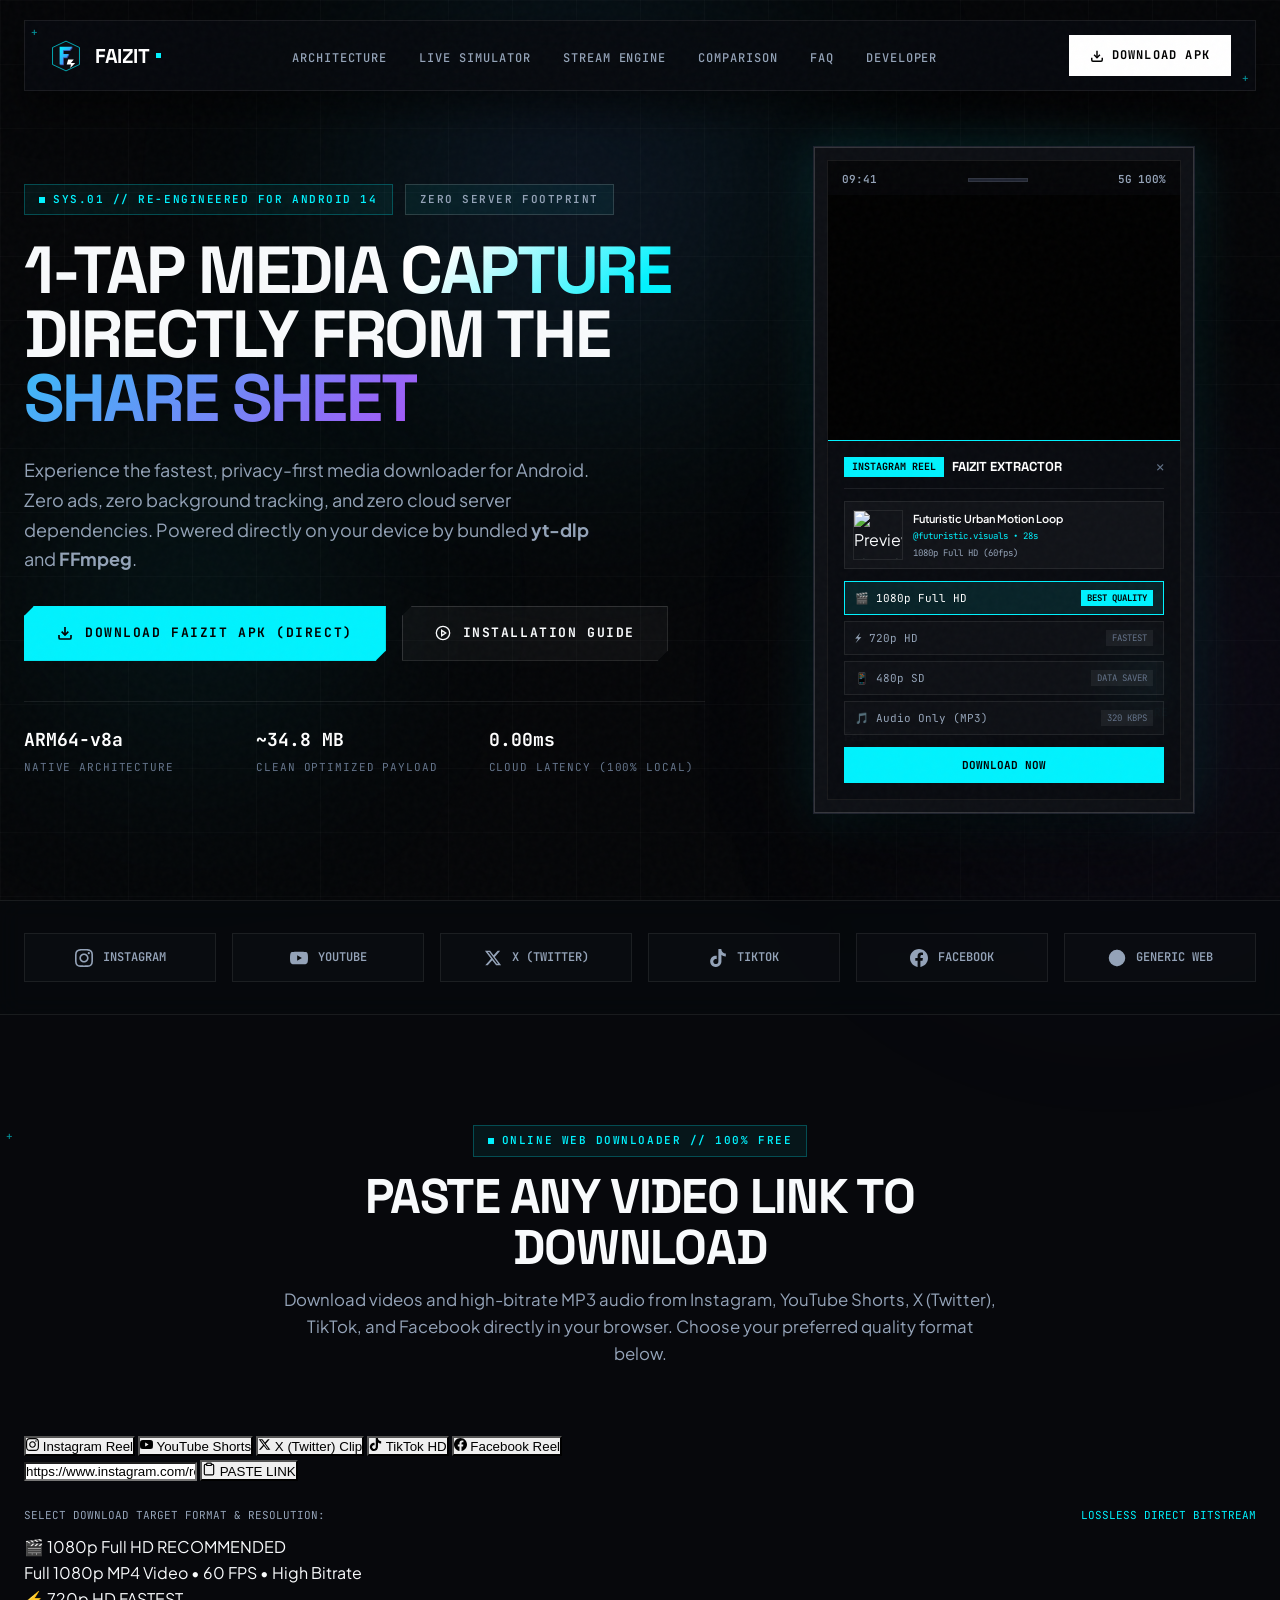
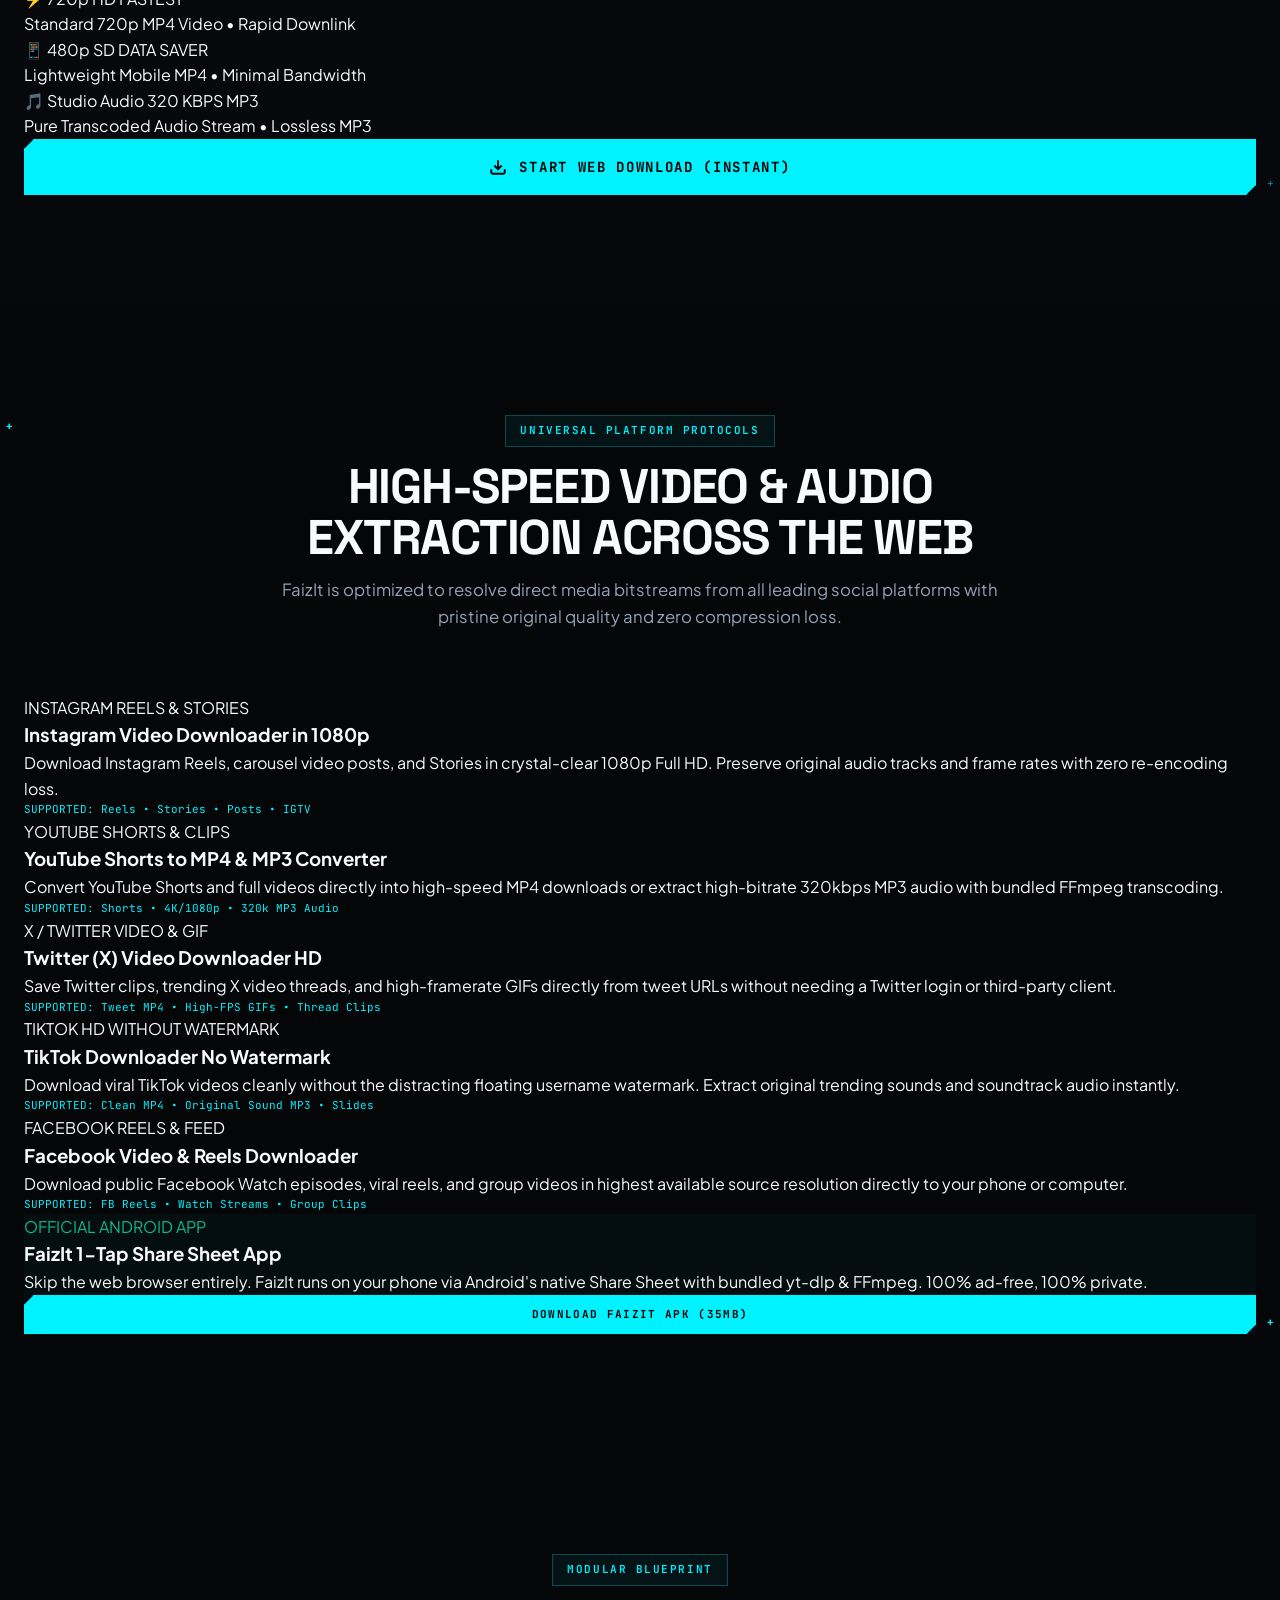
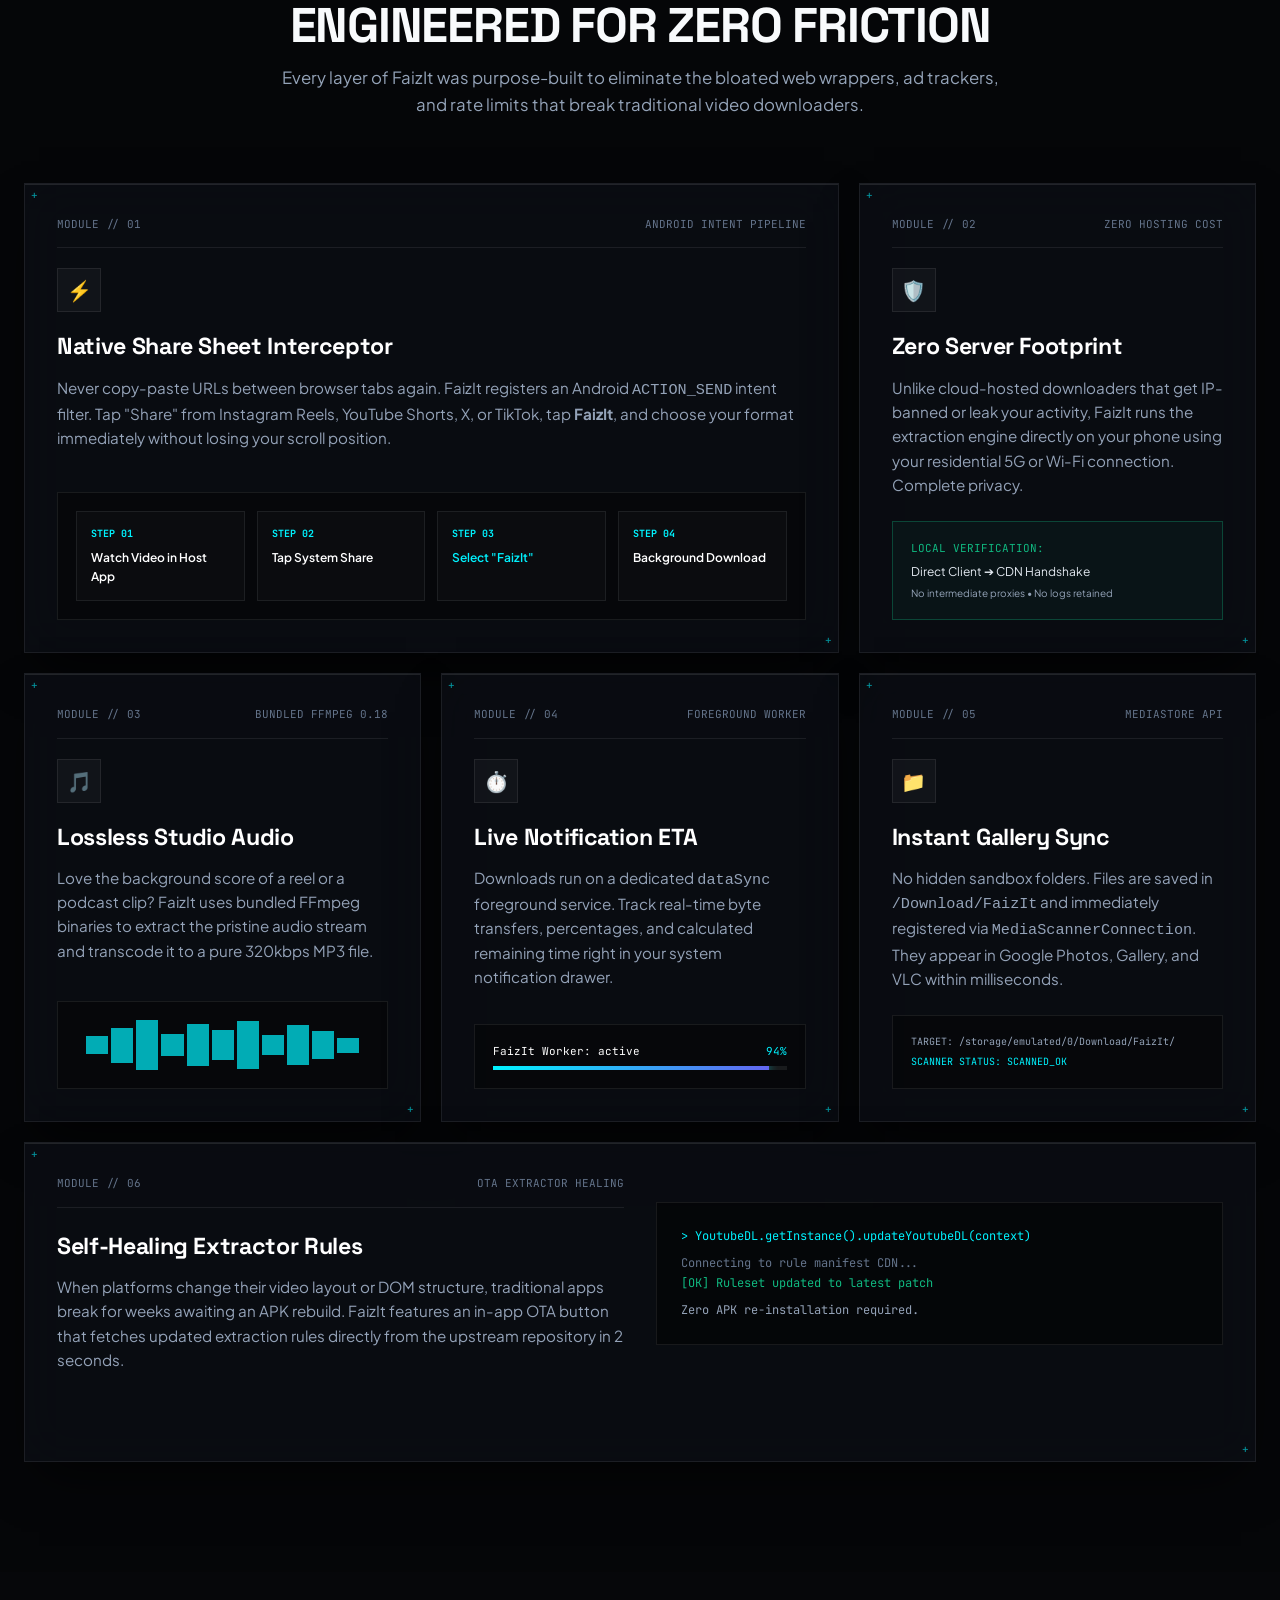
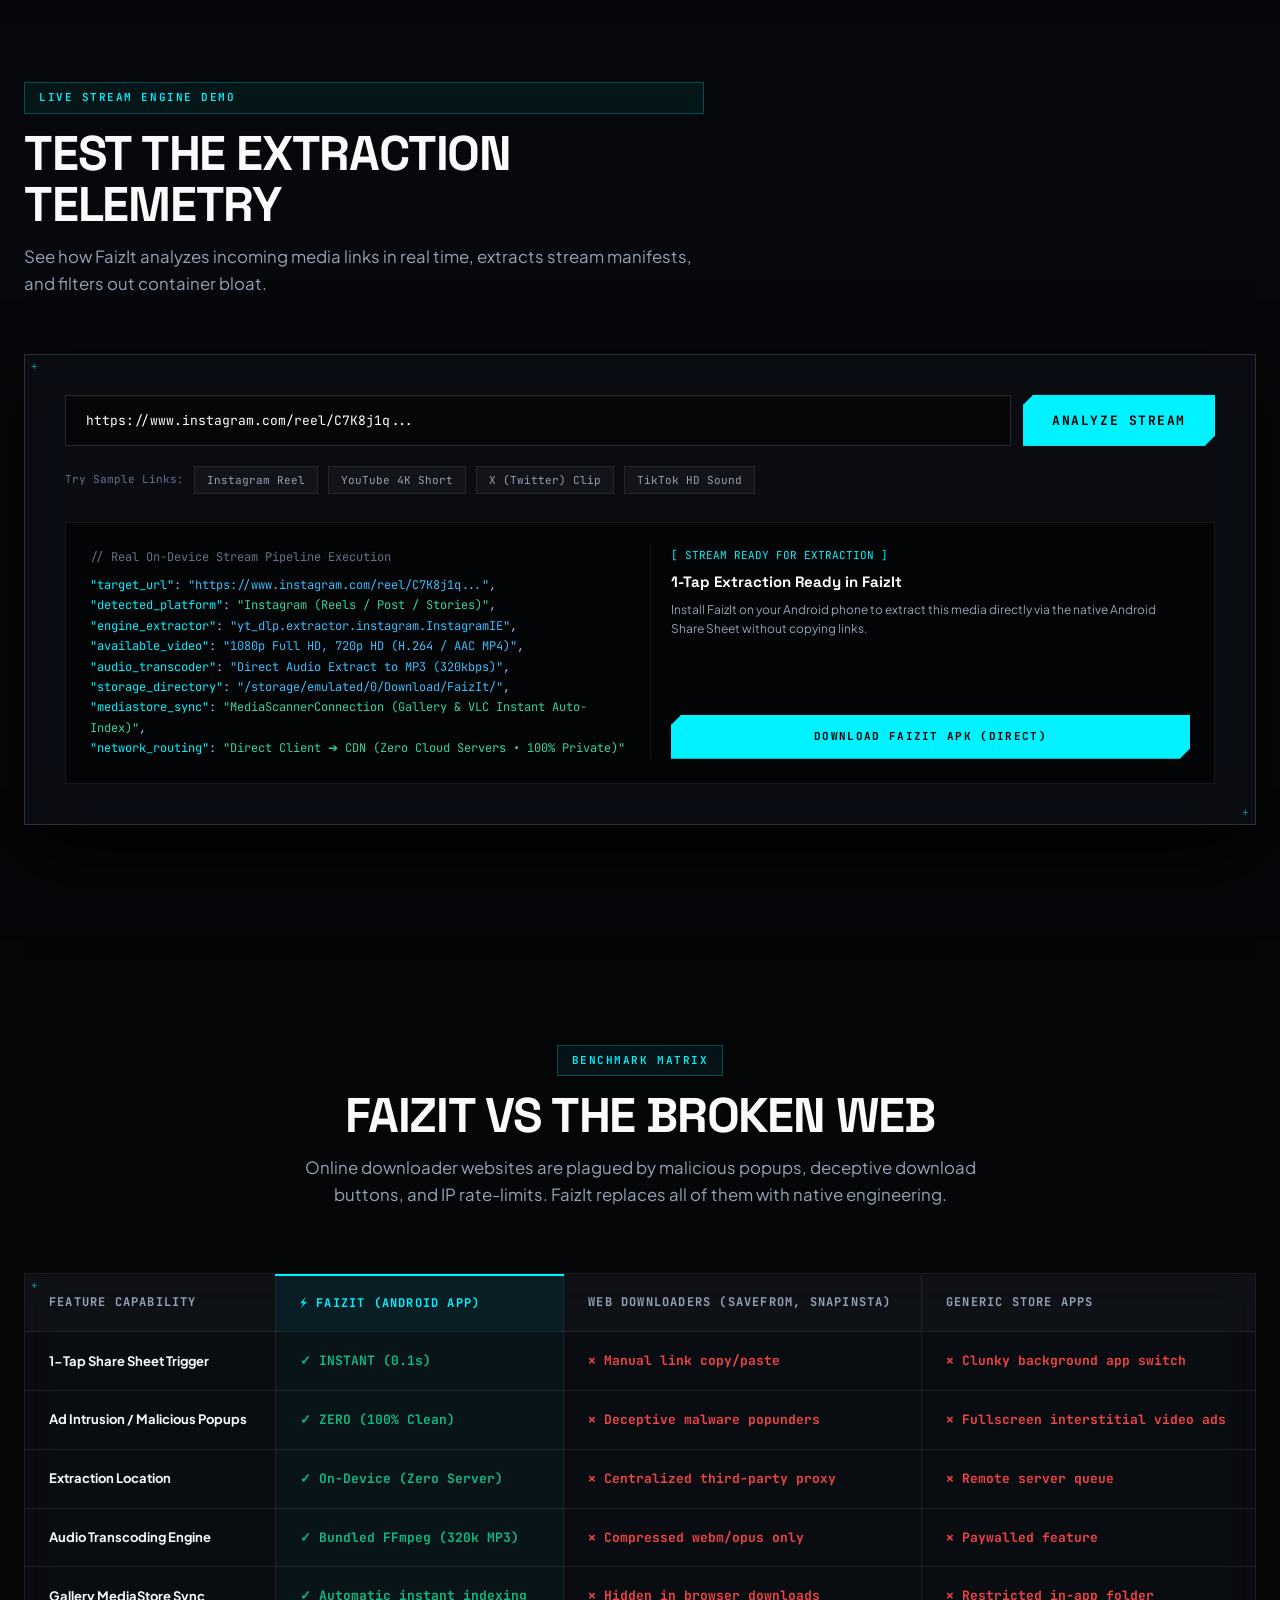
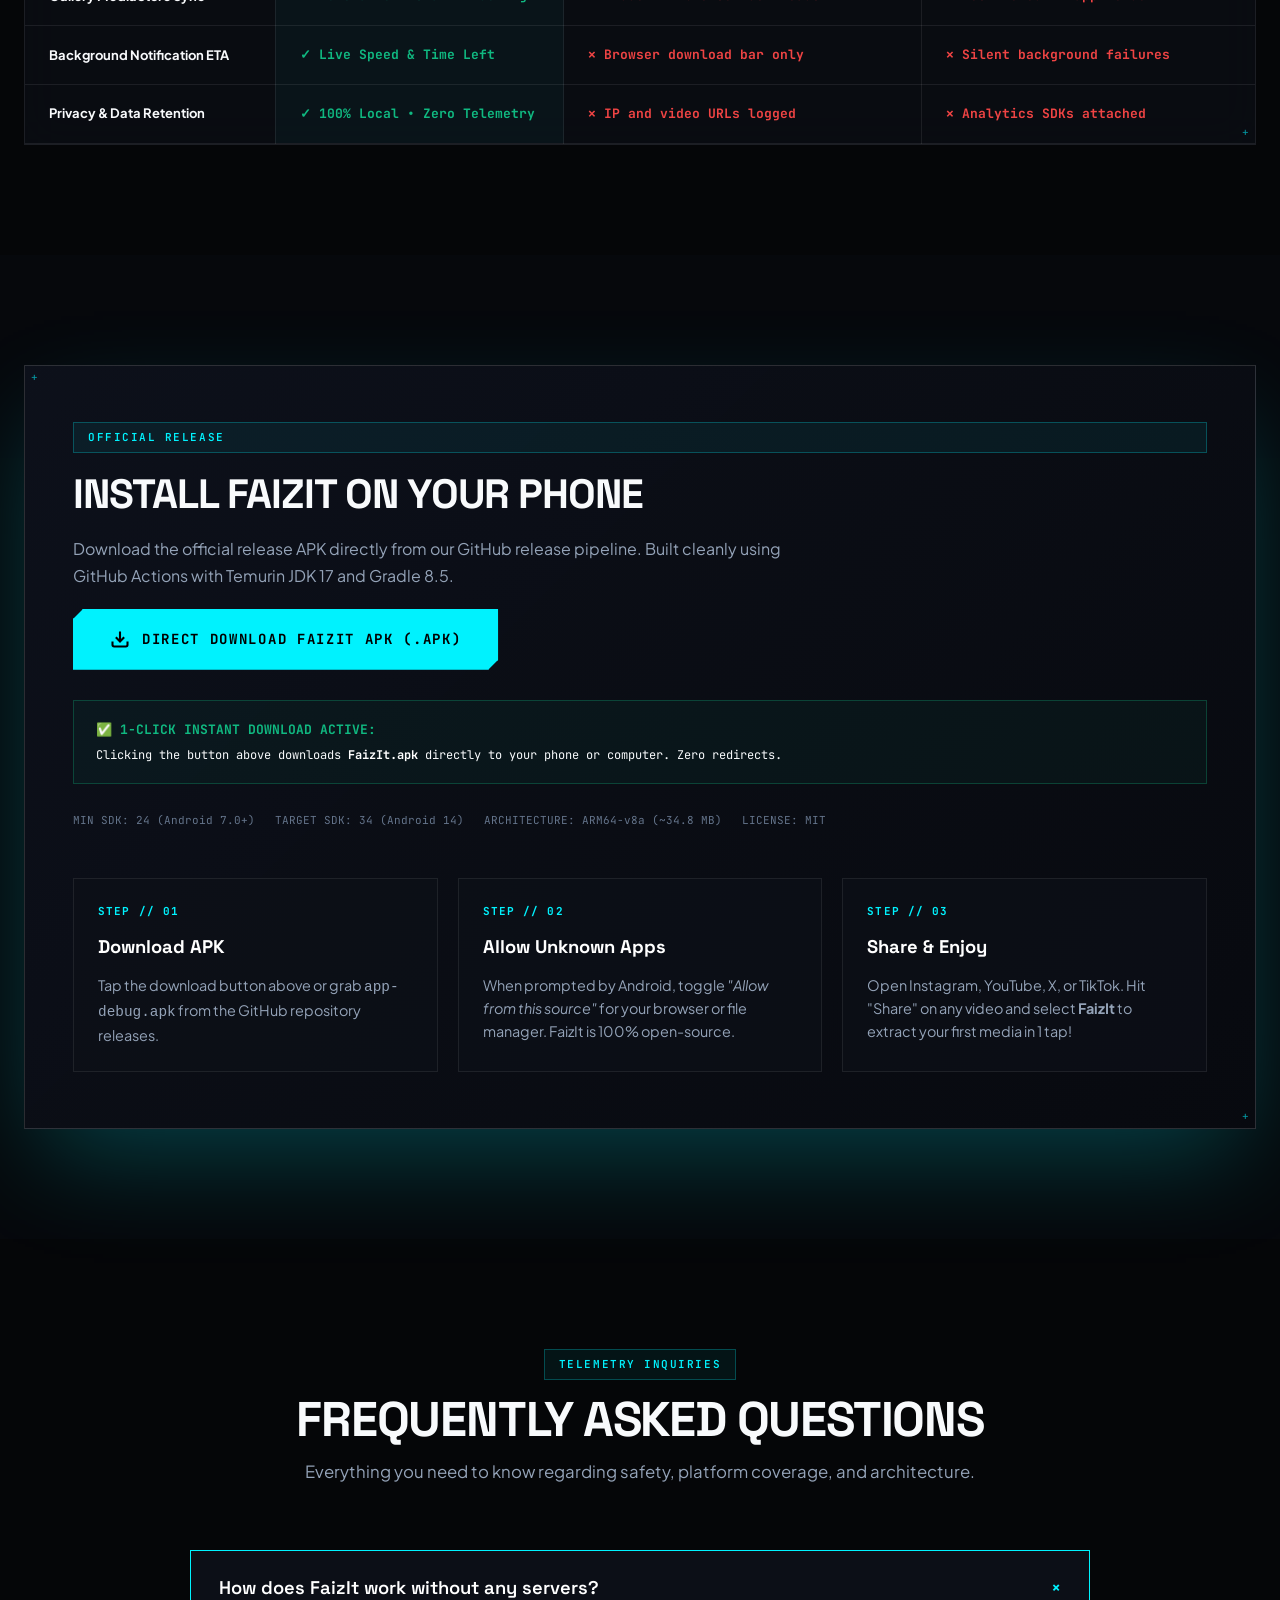
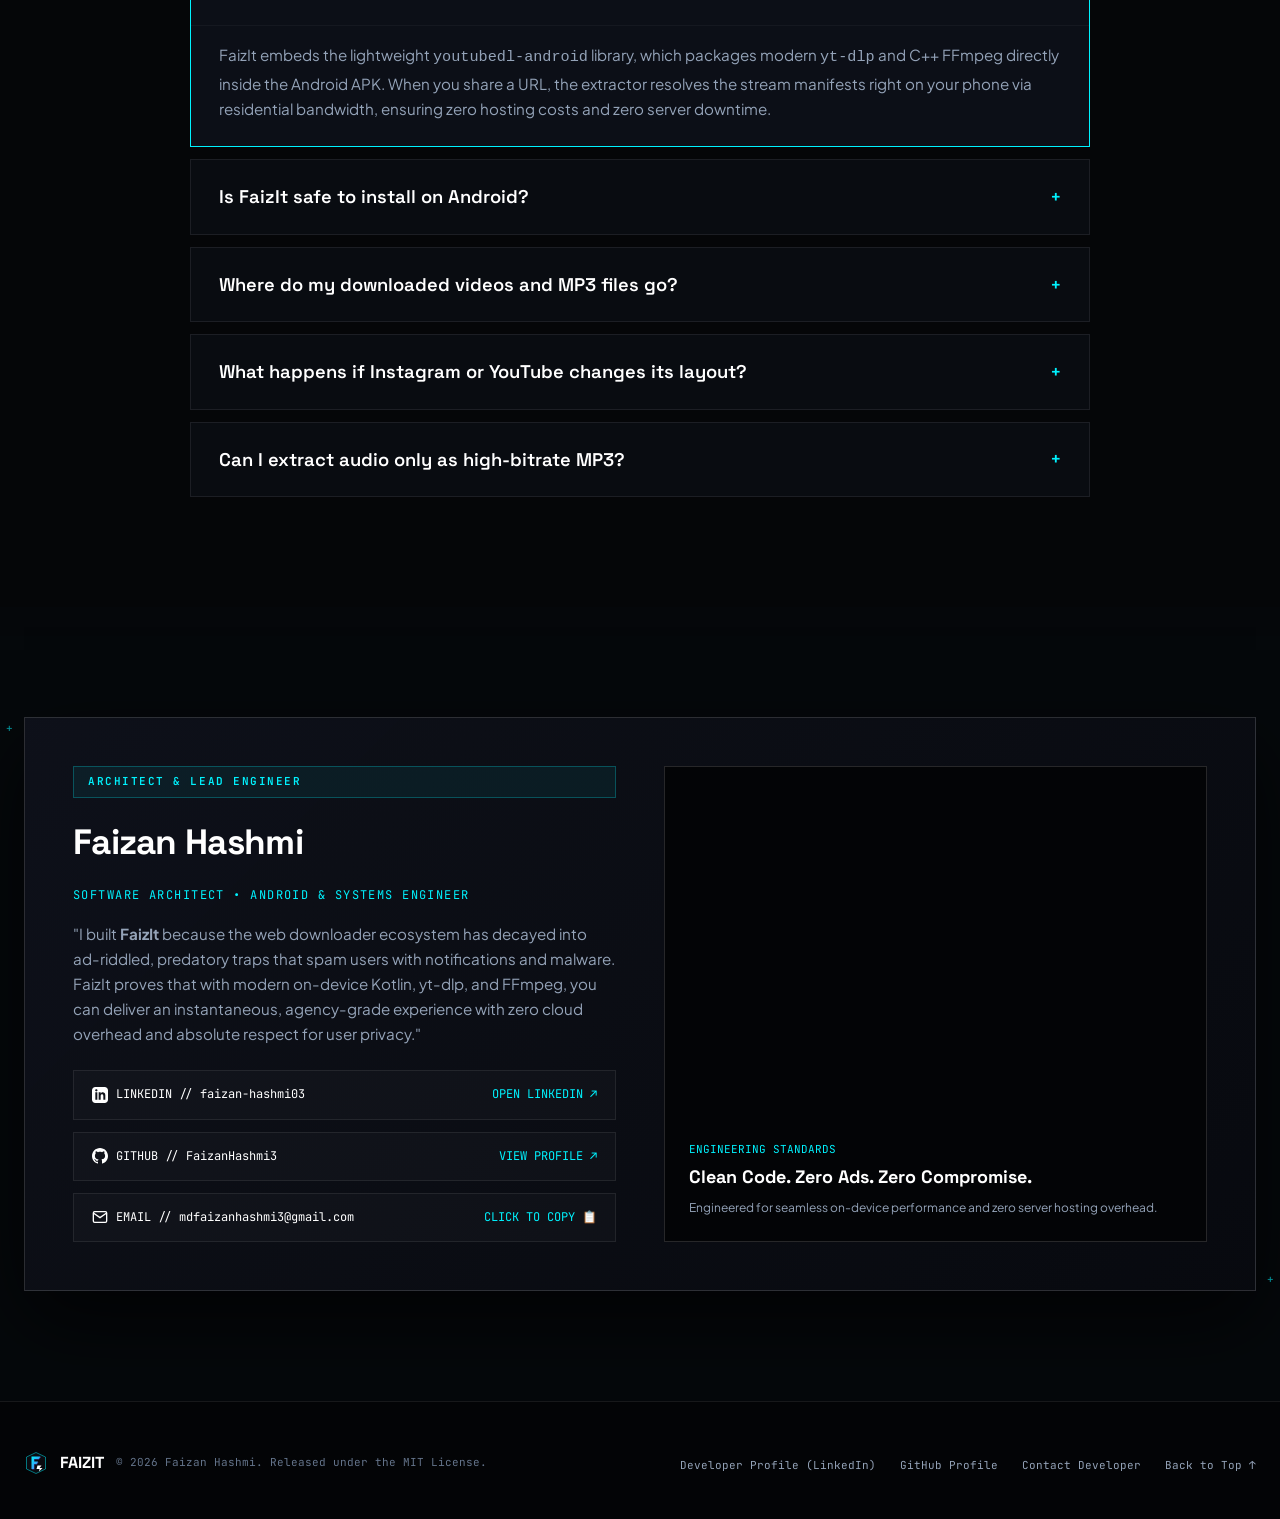
==== commit 547d1677: "fix(responsive): resolve mobile layout collapse, horizontal overflow, and bento grid stacking" ====
--- a/docs/index.html
+++ b/docs/index.html
@@ -212,9 +212,9 @@
         </ul>
 
         <div class="nav-actions">
-          <a href="FaizIt.apk" download="FaizIt.apk" class="btn-nav-download">
+          <a href="FaizIt.apk" download="FaizIt.apk" class="btn-nav-download" title="Direct Download FaizIt APK">
             <svg width="14" height="14" viewBox="0 0 24 24" fill="none" stroke="currentColor" stroke-width="2.5"><path d="M21 15v4a2 2 0 0 1-2 2H5a2 2 0 0 1-2-2v-4"/><polyline points="7 10 12 15 17 10"/><line x1="12" y1="15" x2="12" y2="3"/></svg>
-            DOWNLOAD APK
+            <span class="btn-nav-text">DOWNLOAD APK</span>
           </a>
           <button class="mobile-menu-toggle" aria-expanded="false" aria-label="Toggle navigation">
             ☰ MENU
@@ -770,7 +770,7 @@
 
         <!-- Pillar 6: Over-The-Air Engine Self-Healing (Span 12) -->
         <div class="bento-card bento-span-12 glass-panel crosshair-corner">
-          <div style="display: grid; grid-template-columns: 1fr 1fr; gap: 32px; align-items: center;">
+          <div class="bento-split-layout">
             <div>
               <div class="card-top-meta">
                 <span>MODULE // 06</span>
@@ -781,8 +781,8 @@
                 When platforms change their video layout or DOM structure, traditional apps break for weeks awaiting an APK rebuild. FaizIt features an in-app OTA button that fetches updated extraction rules directly from the upstream repository in 2 seconds.
               </p>
             </div>
-            <div style="background: rgba(0,0,0,0.5); border: 1px solid var(--border-subtle); padding: 24px; font-family: var(--font-mono); font-size: 12px;">
-              <div style="color: var(--accent-cyan); margin-bottom: 8px;">> YoutubeDL.getInstance().updateYoutubeDL(context)</div>
+            <div class="bento-code-box">
+              <div style="color: var(--accent-cyan); margin-bottom: 8px; word-break: break-all;">&gt; YoutubeDL.getInstance().updateYoutubeDL(context)</div>
               <div style="color: #64748B;">Connecting to rule manifest CDN...</div>
               <div style="color: #10B981;">[OK] Ruleset updated to latest patch</div>
               <div style="color: #94A3B8; margin-top: 8px;">Zero APK re-installation required.</div>
--- a/docs/style.css
+++ b/docs/style.css
@@ -54,12 +54,17 @@
   color: var(--text-primary);
   text-rendering: optimizeLegibility;
   -webkit-font-smoothing: antialiased;
+  overflow-x: hidden;
+  max-width: 100%;
+  width: 100%;
 }
 
 body {
   font-family: var(--font-body);
   background-color: var(--bg-primary);
   overflow-x: hidden;
+  max-width: 100%;
+  width: 100%;
   position: relative;
   line-height: 1.6;
 }
@@ -309,6 +314,7 @@
   -webkit-backdrop-filter: blur(20px);
   border: 1px solid var(--border-subtle);
   box-shadow: 0 20px 40px rgba(0, 0, 0, 0.6);
+  position: relative;
 }
 
 .brand-link {
@@ -972,6 +978,8 @@
   border-bottom: 1px solid var(--border-subtle);
   padding-bottom: 14px;
   margin-bottom: 20px;
+  flex-wrap: wrap;
+  gap: 8px;
 }
 
 .card-icon-box {
@@ -1483,16 +1491,63 @@
    RESPONSIVE ADAPTATIONS (MOBILE COLLAPSE GUARANTEE)
    ========================================================================== */
 
+.bento-split-layout {
+  display: grid;
+  grid-template-columns: 1fr 1fr;
+  gap: 32px;
+  align-items: center;
+}
+
+.bento-code-box {
+  background: rgba(0, 0, 0, 0.5);
+  border: 1px solid var(--border-subtle);
+  padding: 24px;
+  font-family: var(--font-mono);
+  font-size: 12px;
+  overflow-x: auto;
+  max-width: 100%;
+}
+
+.web-result-grid {
+  display: grid;
+  grid-template-columns: 1fr auto;
+  gap: 20px;
+  align-items: center;
+}
+
+.web-result-upsell {
+  margin-top: 24px;
+  padding: 20px;
+  background: rgba(0, 242, 254, 0.03);
+  border: 1px solid rgba(0, 242, 254, 0.2);
+  display: flex;
+  justify-content: space-between;
+  align-items: center;
+  flex-wrap: wrap;
+  gap: 16px;
+}
+
 @media (max-width: 1024px) {
   .hero-grid {
     grid-template-columns: 1fr;
-    gap: 60px;
-  }
-
+    gap: 48px;
+  }
+
+  .bento-features-grid {
+    grid-template-columns: 1fr;
+    gap: 16px;
+  }
+
+  .bento-span-12,
   .bento-span-8,
   .bento-span-6,
   .bento-span-4 {
-    grid-column: span 12;
+    grid-column: span 1;
+  }
+
+  .bento-split-layout {
+    grid-template-columns: 1fr;
+    gap: 20px;
   }
 
   .platform-grid {
@@ -1508,20 +1563,112 @@
     gap: 32px;
     padding: 32px;
   }
+
+  .web-quality-grid {
+    grid-template-columns: repeat(2, 1fr);
+  }
+
+  .seo-keyword-grid {
+    grid-template-columns: 1fr;
+  }
 }
 
 @media (max-width: 768px) {
+  .container {
+    padding-left: 16px;
+    padding-right: 16px;
+  }
+
+  .nav-wrapper {
+    padding: 10px 0;
+  }
+
+  .nav-inner {
+    padding: 10px 14px;
+    position: relative;
+  }
+
   .nav-links {
-    display: none; /* Collapses to mobile drawer */
+    display: none;
+    flex-direction: column;
+    position: absolute;
+    top: calc(100% + 6px);
+    left: 0;
+    right: 0;
+    width: 100%;
+    background: rgba(6, 8, 12, 0.98);
+    backdrop-filter: blur(24px);
+    -webkit-backdrop-filter: blur(24px);
+    border: 1px solid var(--border-medium);
+    padding: 20px;
+    gap: 14px;
+    box-shadow: 0 25px 60px rgba(0, 0, 0, 0.9);
+    z-index: 1001;
+  }
+
+  .nav-links.active {
+    display: flex;
+  }
+
+  .nav-links li {
+    width: 100%;
+  }
+
+  .nav-links a {
+    display: block;
+    width: 100%;
+    padding: 10px 0;
+    font-size: 13px;
+    border-bottom: 1px solid rgba(255, 255, 255, 0.05);
   }
 
   .mobile-menu-toggle {
     display: block;
+    padding: 7px 11px;
+    font-size: 11px;
+  }
+
+  .btn-nav-download {
+    padding: 7px 12px;
+    font-size: 11px;
+    gap: 5px;
+  }
+
+  .brand-title {
+    font-size: 17px;
+  }
+
+  .brand-logo-img {
+    width: 28px;
+    height: 28px;
   }
 
   .hero-section {
-    padding-top: 110px;
-    padding-bottom: 50px;
+    padding-top: 100px;
+    padding-bottom: 40px;
+    min-height: auto;
+  }
+
+  .hero-title {
+    font-size: clamp(1.85rem, 7vw, 2.6rem);
+    line-height: 1.15;
+  }
+
+  .hero-description {
+    font-size: 0.95rem;
+  }
+
+  .hero-cta-group {
+    flex-direction: column;
+    width: 100%;
+    gap: 10px;
+  }
+
+  .hero-cta-group .btn-chamfer {
+    width: 100%;
+    justify-content: center;
+    padding: 14px 18px;
+    font-size: 12px;
   }
 
   .hero-specs-row {
@@ -1531,272 +1678,312 @@
 
   .platform-grid {
     grid-template-columns: repeat(2, 1fr);
+    gap: 10px;
+  }
+
+  .platform-card {
+    padding: 14px 10px;
+  }
+
+  /* Web Downloader Panel */
+  .web-downloader-panel {
+    padding: 20px 14px;
+  }
+
+  .web-input-wrapper {
+    flex-direction: column;
+  }
+
+  .web-input-field {
+    padding: 14px 16px;
+    font-size: 13px;
+    width: 100%;
+  }
+
+  .web-input-btn-paste {
+    padding: 12px 16px;
+    border-left: none;
+    border-top: 1px solid var(--border-subtle);
+    width: 100%;
+    justify-content: center;
+  }
+
+  .web-quality-grid {
+    grid-template-columns: 1fr;
+    gap: 10px;
+  }
+
+  .web-quality-card {
+    padding: 12px 14px;
+  }
+
+  .web-platform-pills {
+    gap: 6px;
+  }
+
+  .web-platform-pill {
+    padding: 6px 10px;
+    font-size: 10px;
+  }
+
+  .web-download-trigger-row .btn-chamfer {
+    width: 100%;
+    padding: 14px 18px;
+    font-size: 13px;
+  }
+
+  .web-result-box {
+    padding: 16px 14px;
+  }
+
+  .web-result-grid {
+    grid-template-columns: 1fr;
+    gap: 16px;
+  }
+
+  .web-result-upsell {
+    padding: 16px;
+    flex-direction: column;
+    align-items: stretch;
+  }
+
+  .web-result-upsell .btn-chamfer {
+    width: 100%;
+    justify-content: center;
+  }
+
+  /* Bento Features Grid on Mobile */
+  .bento-features-grid {
+    grid-template-columns: 1fr;
+    gap: 16px;
+  }
+
+  .bento-span-12,
+  .bento-span-8,
+  .bento-span-6,
+  .bento-span-4 {
+    grid-column: span 1;
+  }
+
+  .bento-card {
+    min-height: auto;
+    padding: 20px 16px;
+  }
+
+  .bento-split-layout {
+    grid-template-columns: 1fr;
+    gap: 16px;
+  }
+
+  .bento-code-box {
+    padding: 16px 12px;
+    font-size: 11px;
+    overflow-x: auto;
+    -webkit-overflow-scrolling: touch;
   }
 
   .share-flow-pipeline {
     grid-template-columns: 1fr;
+    gap: 8px;
+  }
+
+  /* Phone Mockup */
+  .phone-mockup-wrapper {
+    max-width: 100%;
+    margin-top: 10px;
+  }
+
+  .phone-outer-chassis {
+    padding: 8px;
+  }
+
+  .phone-screen {
+    height: 520px;
+  }
+
+  .sim-meta-card {
+    padding: 8px;
+    gap: 8px;
+  }
+
+  .sim-meta-thumb {
+    width: 48px;
+    height: 48px;
+  }
+
+  .sim-meta-title {
+    font-size: 11px;
+  }
+
+  .sim-formats-list {
+    gap: 6px;
+  }
+
+  .sim-format-btn {
+    padding: 8px 10px;
+    font-size: 11px;
+  }
+
+  /* Stream Sandbox */
+  .sandbox-container {
+    padding: 20px 14px;
+  }
+
+  .sandbox-input-row {
+    flex-direction: column;
+  }
+
+  .sandbox-input {
+    width: 100%;
+    padding: 14px 16px;
+  }
+
+  .sandbox-input-row .btn-chamfer {
+    width: 100%;
+    padding: 14px 18px;
+    justify-content: center;
+  }
+
+  .sandbox-samples {
+    gap: 6px;
+  }
+
+  .sample-tag {
+    padding: 6px 10px;
+    font-size: 10px;
+  }
+
+  .sandbox-telemetry-output {
+    grid-template-columns: 1fr;
+  }
+
+  /* Comparison Table */
+  .comparison-table-wrapper {
+    overflow-x: auto;
+    -webkit-overflow-scrolling: touch;
+  }
+
+  .matrix-table {
+    min-width: 600px;
+  }
+
+  .matrix-table th,
+  .matrix-table td {
+    padding: 12px 14px;
+    font-size: 12px;
+  }
+
+  /* Download Hub */
+  .download-hub-card {
+    padding: 24px 16px;
+  }
+
+  .download-btn-group {
+    width: 100%;
+  }
+
+  .download-btn-group .btn-chamfer {
+    width: 100%;
+    justify-content: center;
+    padding: 14px 18px;
+    font-size: 12px;
   }
 
   .steps-grid {
     grid-template-columns: 1fr;
-  }
-
-  .sandbox-input-row {
+    gap: 14px;
+  }
+
+  .step-card {
+    padding: 20px 16px;
+  }
+
+  /* Creator Card */
+  .creator-section-card {
+    padding: 24px 16px;
+    gap: 24px;
+  }
+
+  .creator-name {
+    font-size: 1.8rem;
+  }
+
+  .contact-row-item {
     flex-direction: column;
-  }
-
-  .sandbox-telemetry-output {
-    grid-template-columns: 1fr;
-  }
-
-  .download-hub-card {
-    padding: 32px 20px;
+    align-items: flex-start;
+    gap: 8px;
+    padding: 14px 16px;
+    font-size: 12px;
+  }
+
+  /* FAQ */
+  .faq-question {
+    padding: 18px 16px;
+    font-size: 0.95rem;
+  }
+
+  .faq-answer {
+    padding: 0 16px 18px 16px;
+    font-size: 0.9rem;
+  }
+
+  /* Footer */
+  .site-footer {
+    padding: 30px 0;
   }
 
   .footer-inner {
     flex-direction: column;
     align-items: flex-start;
-  }
-}
-
-/* ==========================================================================
-   ONLINE WEB DOWNLOADER TOOL (NULL-RADIUS GLASS)
-   ========================================================================== */
-
-.web-downloader-panel {
-  padding: 40px;
-  background: var(--bg-card);
-  backdrop-filter: blur(28px);
-  -webkit-backdrop-filter: blur(28px);
-  border: 1px solid var(--border-medium);
-  box-shadow: 0 30px 80px rgba(0, 0, 0, 0.85);
-  position: relative;
-}
-
-.web-input-wrapper {
-  display: flex;
-  position: relative;
-  border: 1px solid var(--border-medium);
-  background: rgba(0, 0, 0, 0.6);
-  transition: all 0.25s ease;
-}
-
-.web-input-wrapper:focus-within {
-  border-color: var(--accent-cyan);
-  box-shadow: 0 0 25px rgba(0, 242, 254, 0.25);
-}
-
-.web-input-field {
-  flex: 1;
-  background: transparent;
-  border: none;
-  padding: 18px 24px;
-  font-family: var(--font-mono);
-  font-size: 14px;
-  color: #FFFFFF;
-  outline: none;
-}
-
-.web-input-field::placeholder {
-  color: #64748B;
-}
-
-.web-input-btn-paste {
-  display: flex;
-  align-items: center;
-  gap: 8px;
-  padding: 0 20px;
-  background: rgba(255, 255, 255, 0.05);
-  border: none;
-  border-left: 1px solid var(--border-subtle);
-  color: var(--accent-cyan);
-  font-family: var(--font-mono);
-  font-size: 12px;
-  font-weight: 700;
-  text-transform: uppercase;
-  cursor: pointer;
-  transition: all 0.2s ease;
-}
-
-.web-input-btn-paste:hover {
-  background: rgba(0, 242, 254, 0.15);
-  color: #FFFFFF;
-}
-
-.web-platform-pills {
-  display: flex;
-  gap: 8px;
-  flex-wrap: wrap;
-  margin-bottom: 18px;
-}
-
-.web-platform-pill {
-  padding: 8px 14px;
-  background: rgba(255, 255, 255, 0.03);
-  border: 1px solid var(--border-subtle);
-  color: var(--text-secondary);
-  font-family: var(--font-mono);
-  font-size: 11px;
-  cursor: pointer;
-  transition: all 0.2s ease;
-  user-select: none;
-  display: inline-flex;
-  align-items: center;
-  gap: 6px;
-}
-
-.web-platform-pill:hover {
-  background: rgba(255, 255, 255, 0.08);
-  color: #FFFFFF;
-  border-color: var(--border-medium);
-}
-
-.web-platform-pill.active {
-  background: rgba(0, 242, 254, 0.12);
-  border-color: var(--accent-cyan);
-  color: var(--accent-cyan);
-}
-
-.web-quality-grid {
-  display: grid;
-  grid-template-columns: repeat(4, 1fr);
-  gap: 12px;
-  margin-top: 20px;
-}
-
-.web-quality-card {
-  padding: 14px 16px;
-  background: rgba(255, 255, 255, 0.02);
-  border: 1px solid var(--border-subtle);
-  display: flex;
-  flex-direction: column;
-  gap: 4px;
-  cursor: pointer;
-  transition: all 0.2s ease;
-  user-select: none;
-}
-
-.web-quality-card:hover {
-  background: rgba(255, 255, 255, 0.05);
-  border-color: var(--border-bright);
-}
-
-.web-quality-card.selected {
-  background: rgba(0, 242, 254, 0.08);
-  border-color: var(--accent-cyan);
-  box-shadow: 0 0 15px rgba(0, 242, 254, 0.2);
-}
-
-.quality-card-header {
-  display: flex;
-  justify-content: space-between;
-  align-items: center;
-}
-
-.quality-card-title {
-  font-family: var(--font-mono);
-  font-size: 12px;
-  font-weight: 700;
-  color: #FFFFFF;
-}
-
-.quality-card-badge {
-  font-family: var(--font-mono);
-  font-size: 9px;
-  padding: 2px 6px;
-  background: rgba(255, 255, 255, 0.08);
-  color: var(--text-secondary);
-}
-
-.web-quality-card.selected .quality-card-badge {
-  background: var(--accent-cyan);
-  color: #000000;
-  font-weight: 700;
-}
-
-.quality-card-desc {
-  font-size: 11px;
-  color: var(--text-muted);
-}
-
-.web-download-trigger-row {
-  margin-top: 24px;
-  display: flex;
-  gap: 16px;
-}
-
-.web-result-box {
-  margin-top: 28px;
-  padding: 24px;
-  background: #040508;
-  border: 1px solid var(--border-medium);
-  display: none;
-}
-
-/* SEO Keyword Cards Grid */
-.seo-keyword-grid {
-  display: grid;
-  grid-template-columns: repeat(3, 1fr);
-  gap: 20px;
-  margin-top: 48px;
-}
-
-.seo-card {
-  padding: 28px;
-  background: var(--bg-card);
-  border: 1px solid var(--border-subtle);
-  display: flex;
-  flex-direction: column;
-  gap: 12px;
-  transition: all 0.25s ease;
-}
-
-.seo-card:hover {
-  border-color: var(--accent-cyan);
-  transform: translateY(-2px);
-}
-
-.seo-card-badge {
-  font-family: var(--font-mono);
-  font-size: 10px;
-  color: var(--accent-cyan);
-  letter-spacing: 0.1em;
-  text-transform: uppercase;
-}
-
-.seo-card-title {
-  font-family: var(--font-display);
-  font-size: 1.25rem;
-  font-weight: 700;
-  color: #FFFFFF;
-}
-
-.seo-card-desc {
-  font-size: 0.9rem;
-  color: var(--text-secondary);
-  line-height: 1.6;
-}
-
-@media (max-width: 1024px) {
-  .web-quality-grid {
-    grid-template-columns: repeat(2, 1fr);
-  }
-  .seo-keyword-grid {
-    grid-template-columns: 1fr;
-  }
-}
-
-@media (max-width: 640px) {
-  .web-quality-grid {
-    grid-template-columns: 1fr;
-  }
-  .web-input-wrapper {
+    gap: 16px;
+  }
+
+  .footer-links {
     flex-direction: column;
-  }
-  .web-input-btn-paste {
-    padding: 12px;
-    border-left: none;
-    border-top: 1px solid var(--border-subtle);
-    justify-content: center;
-  }
-}
+    gap: 10px;
+  }
+}
+
+@media (max-width: 420px) {
+  .nav-inner {
+    padding: 8px 10px;
+  }
+
+  .brand-title {
+    font-size: 14px;
+  }
+
+  .brand-logo-img {
+    width: 22px;
+    height: 22px;
+  }
+
+  .nav-actions {
+    gap: 6px;
+  }
+
+  .btn-nav-download {
+    padding: 5px 8px;
+    font-size: 9px;
+    gap: 4px;
+  }
+
+  .btn-nav-download svg {
+    display: none;
+  }
+
+  .mobile-menu-toggle {
+    padding: 5px 7px;
+    font-size: 10px;
+  }
+
+  .phone-screen {
+    height: 500px;
+  }
+
+  .hero-eyebrow-row {
+    flex-direction: column;
+    align-items: flex-start;
+    gap: 6px;
+  }
+}
